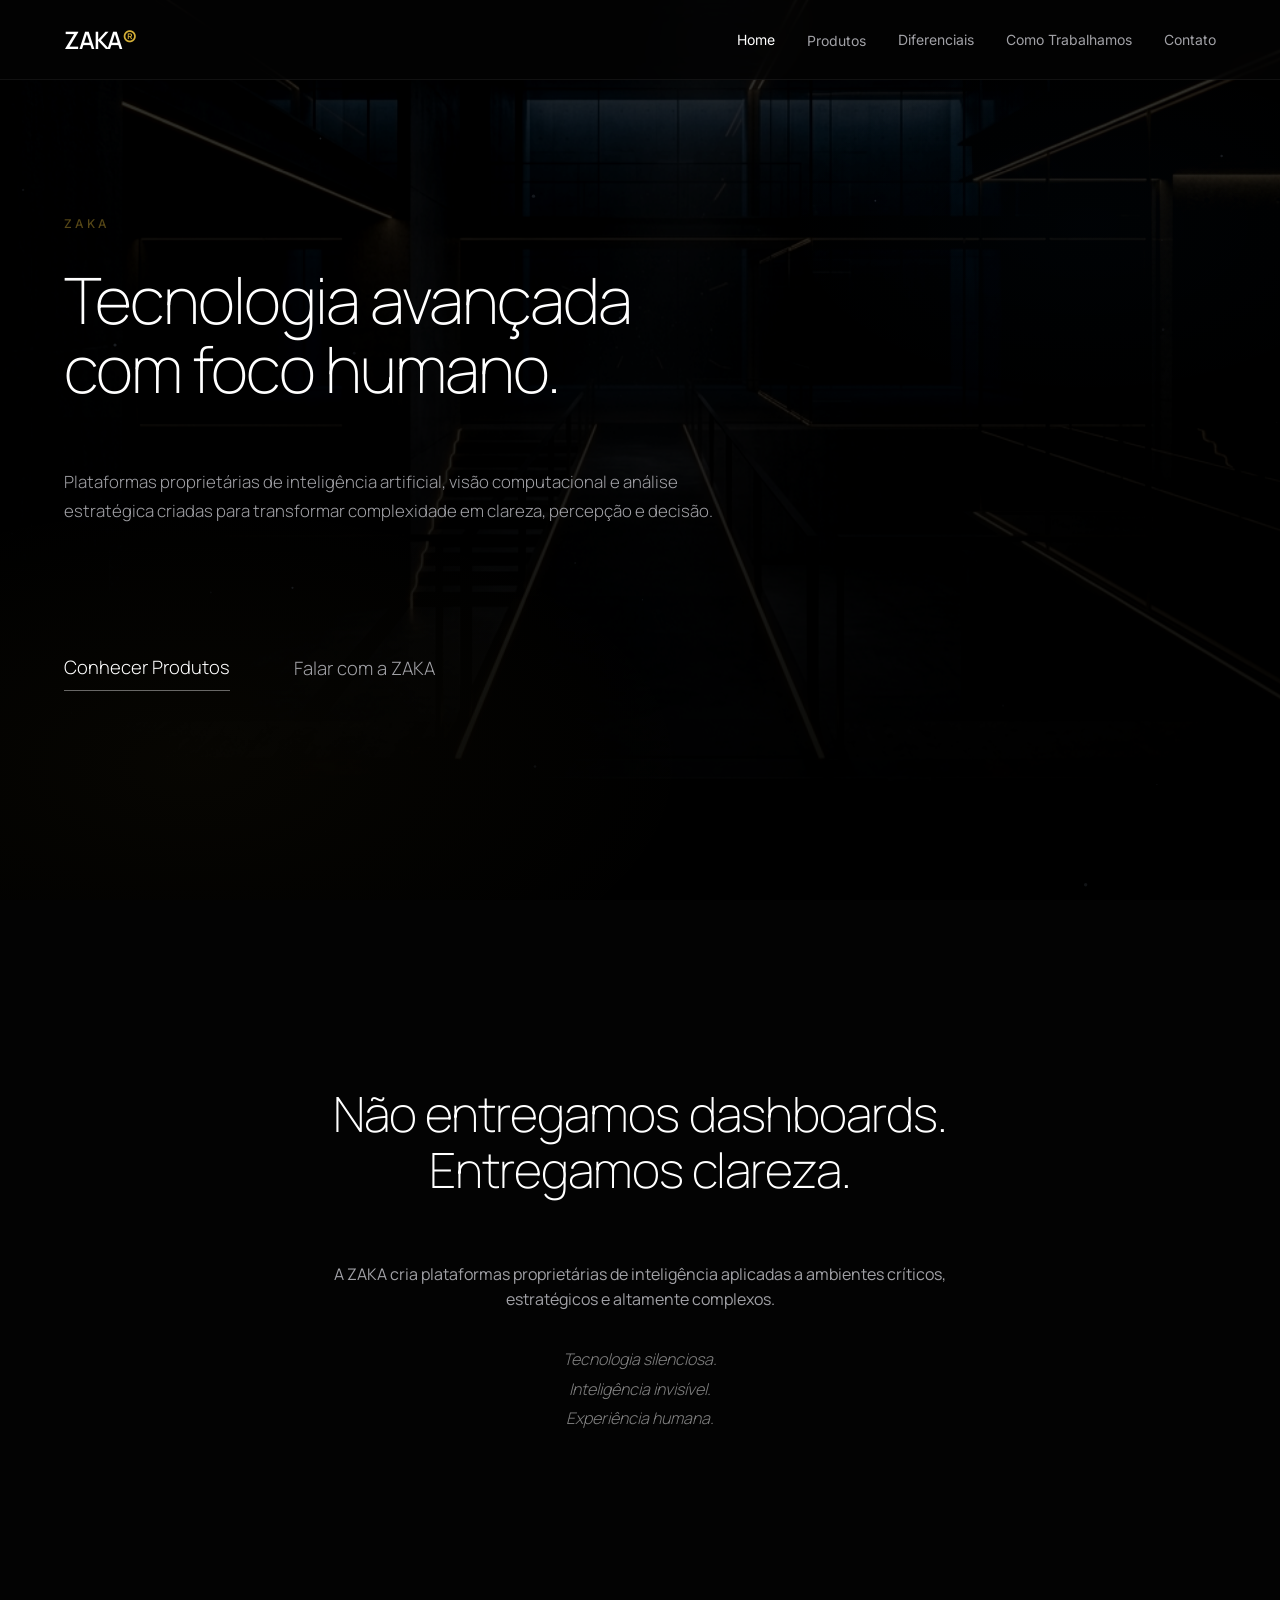
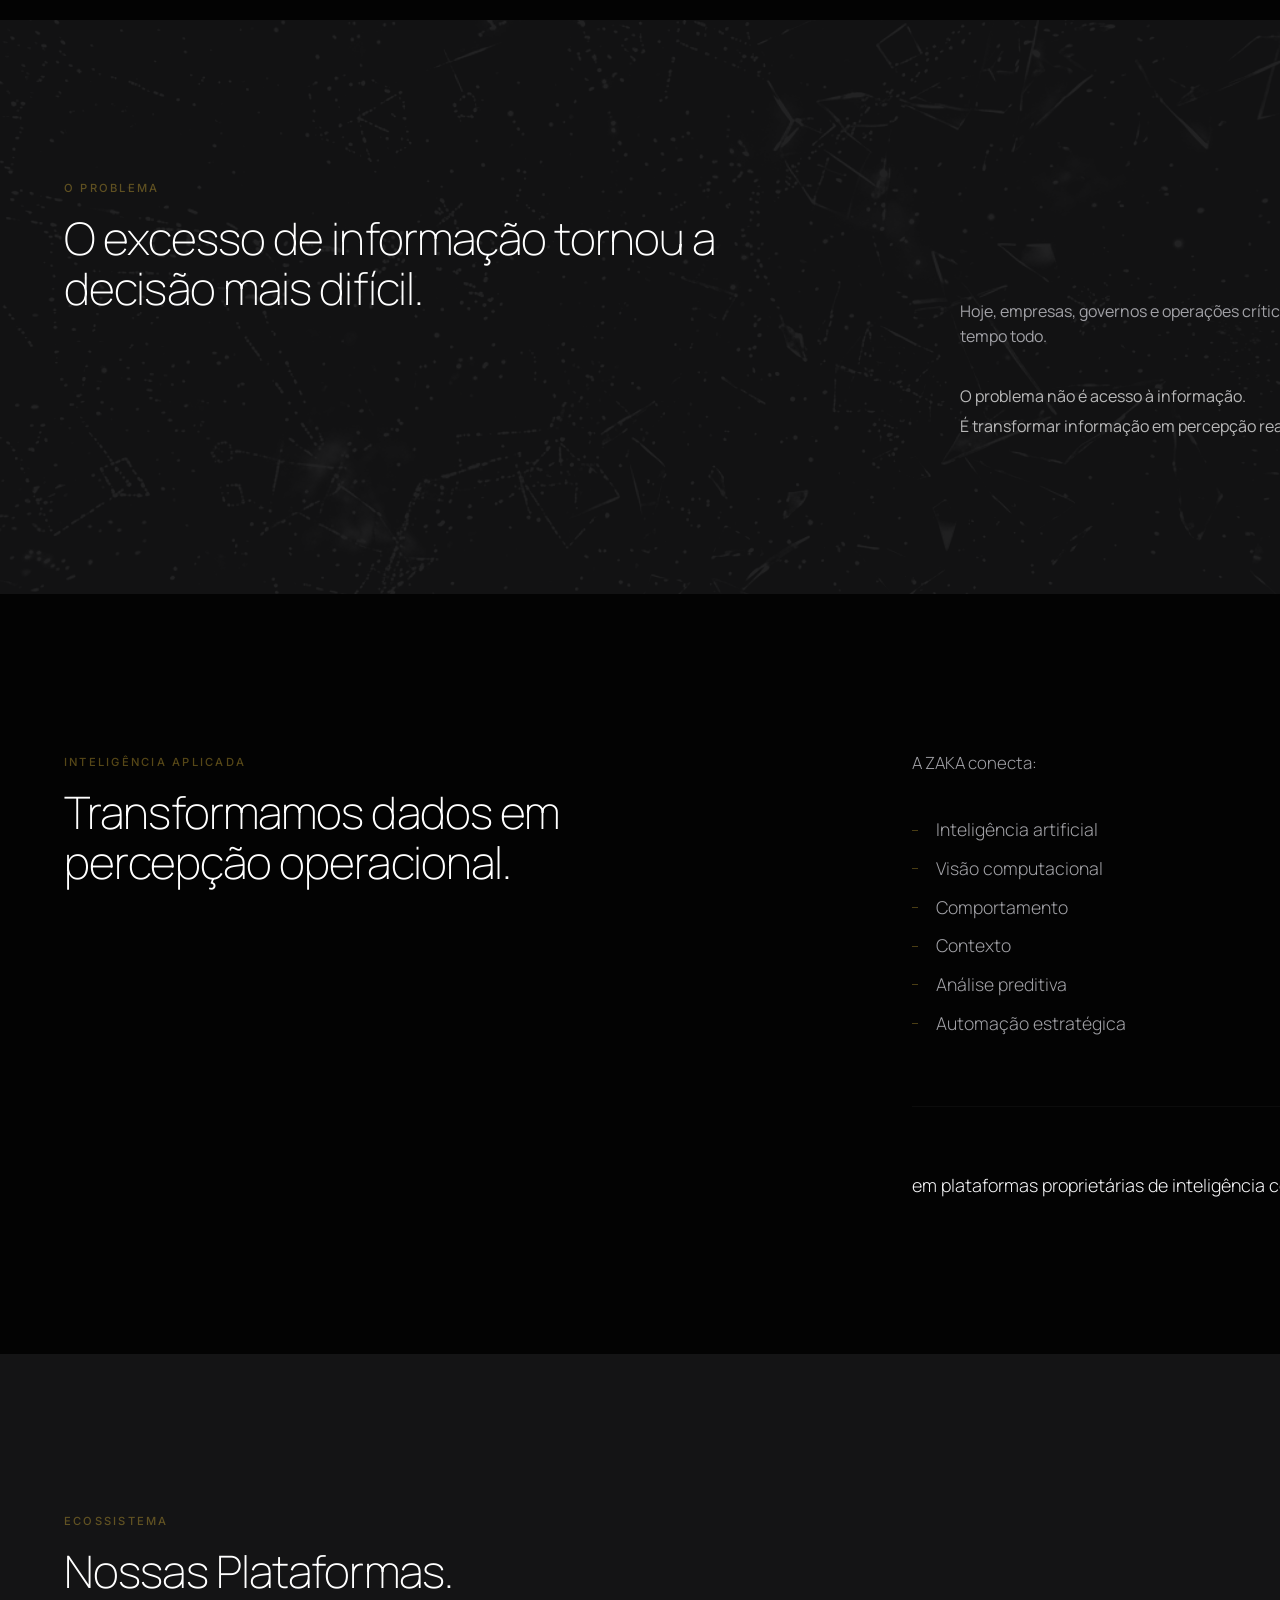
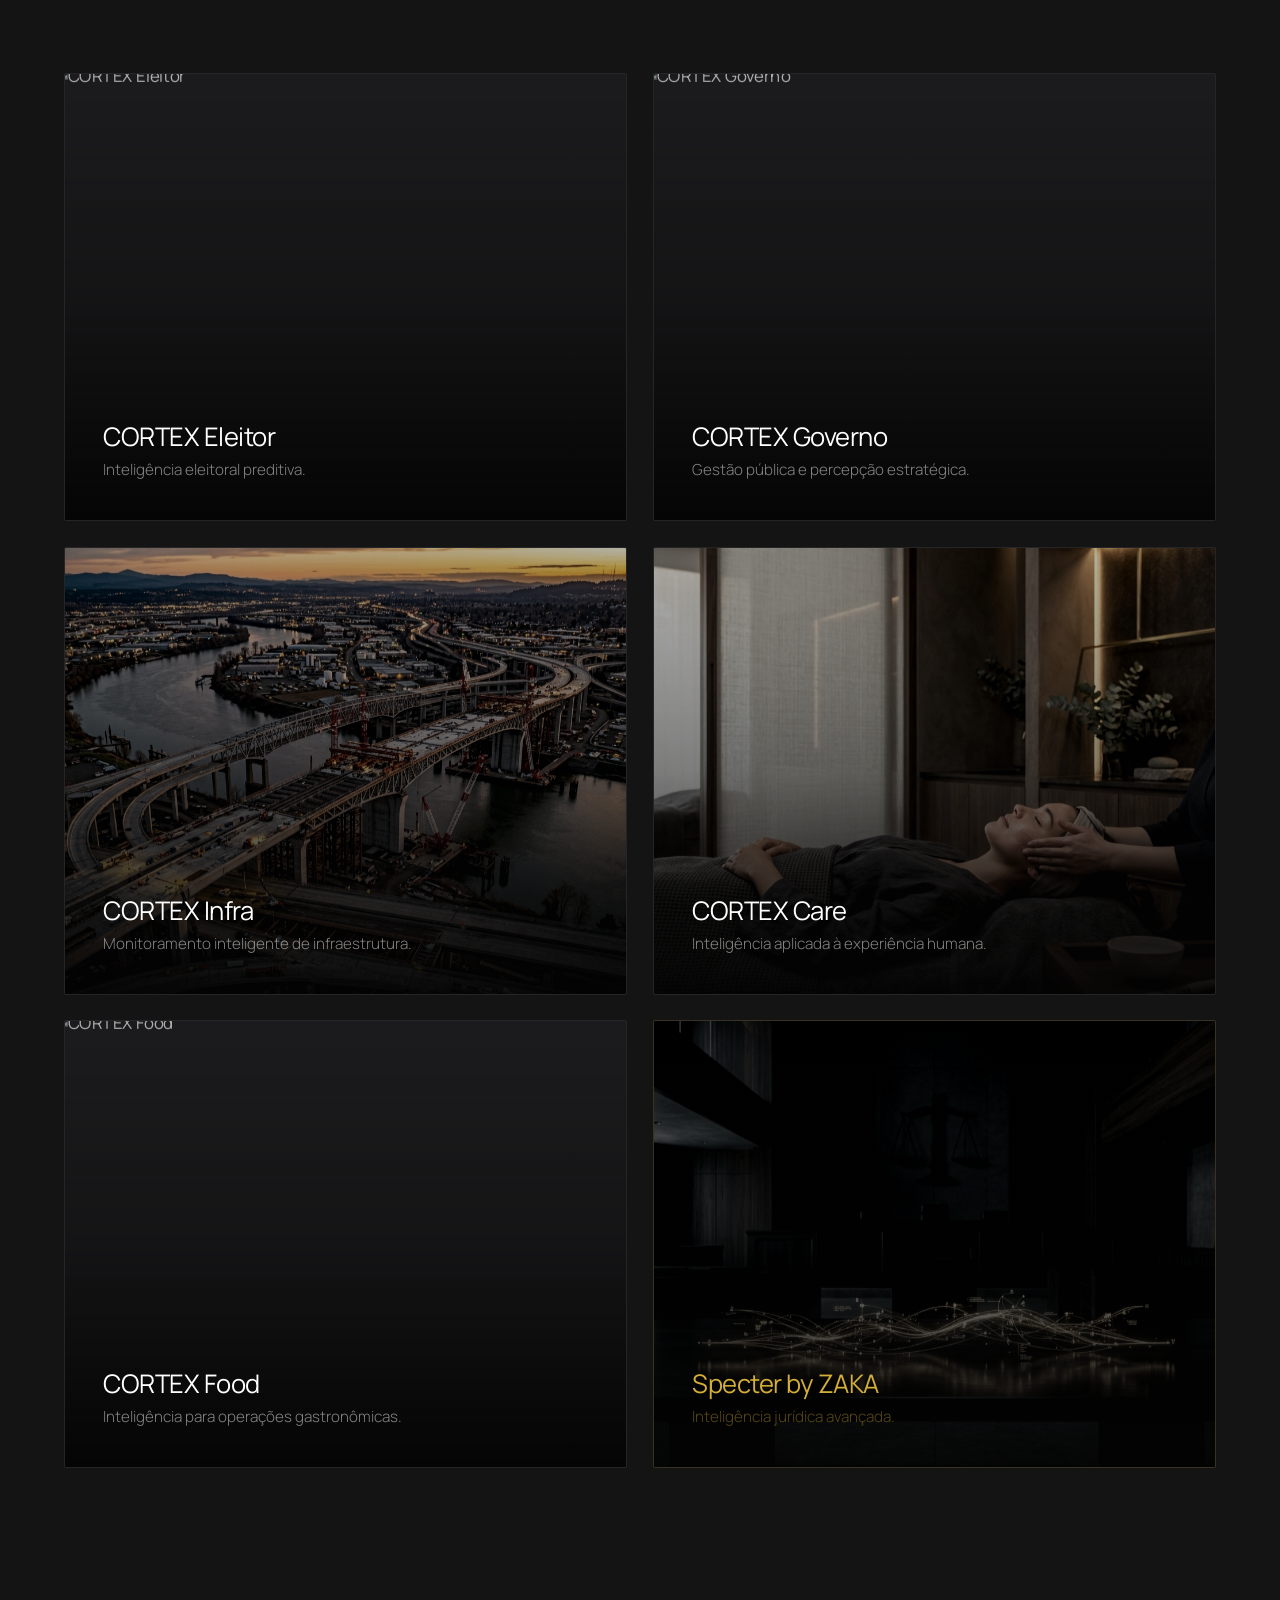
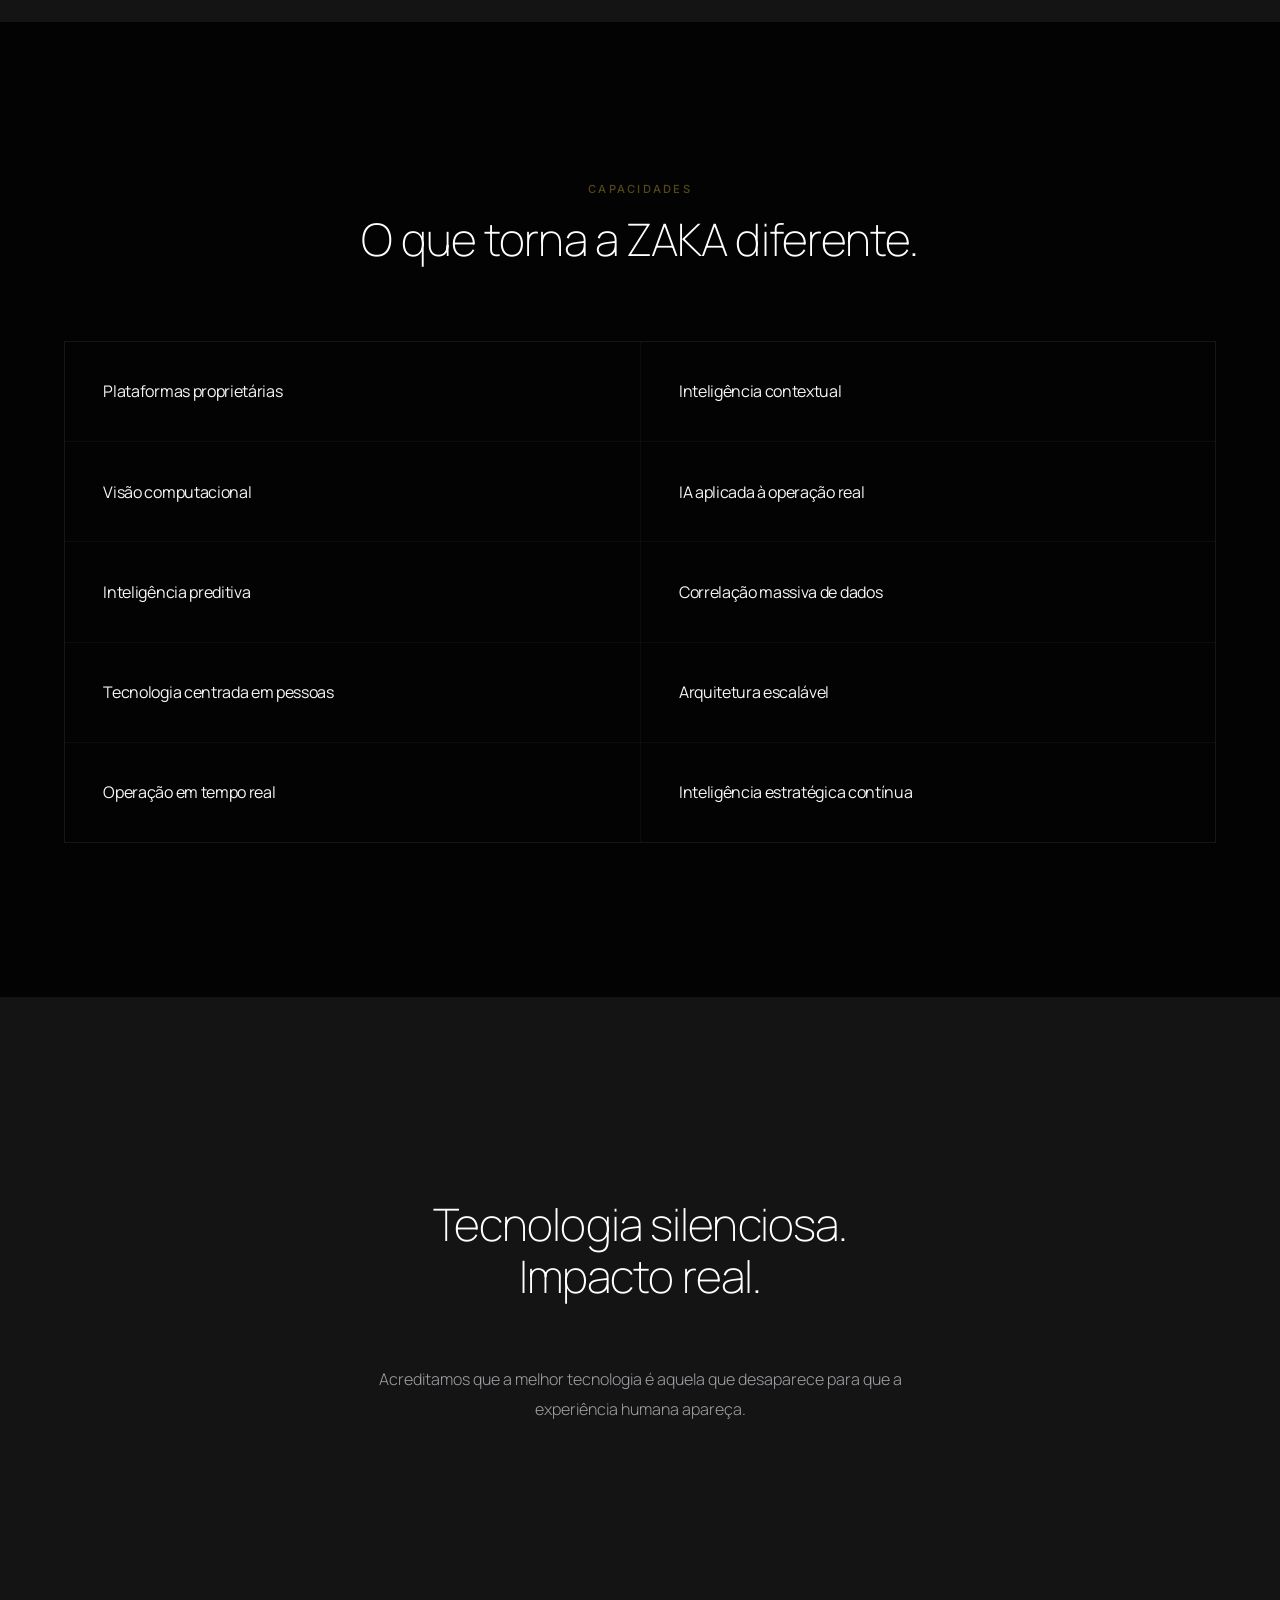
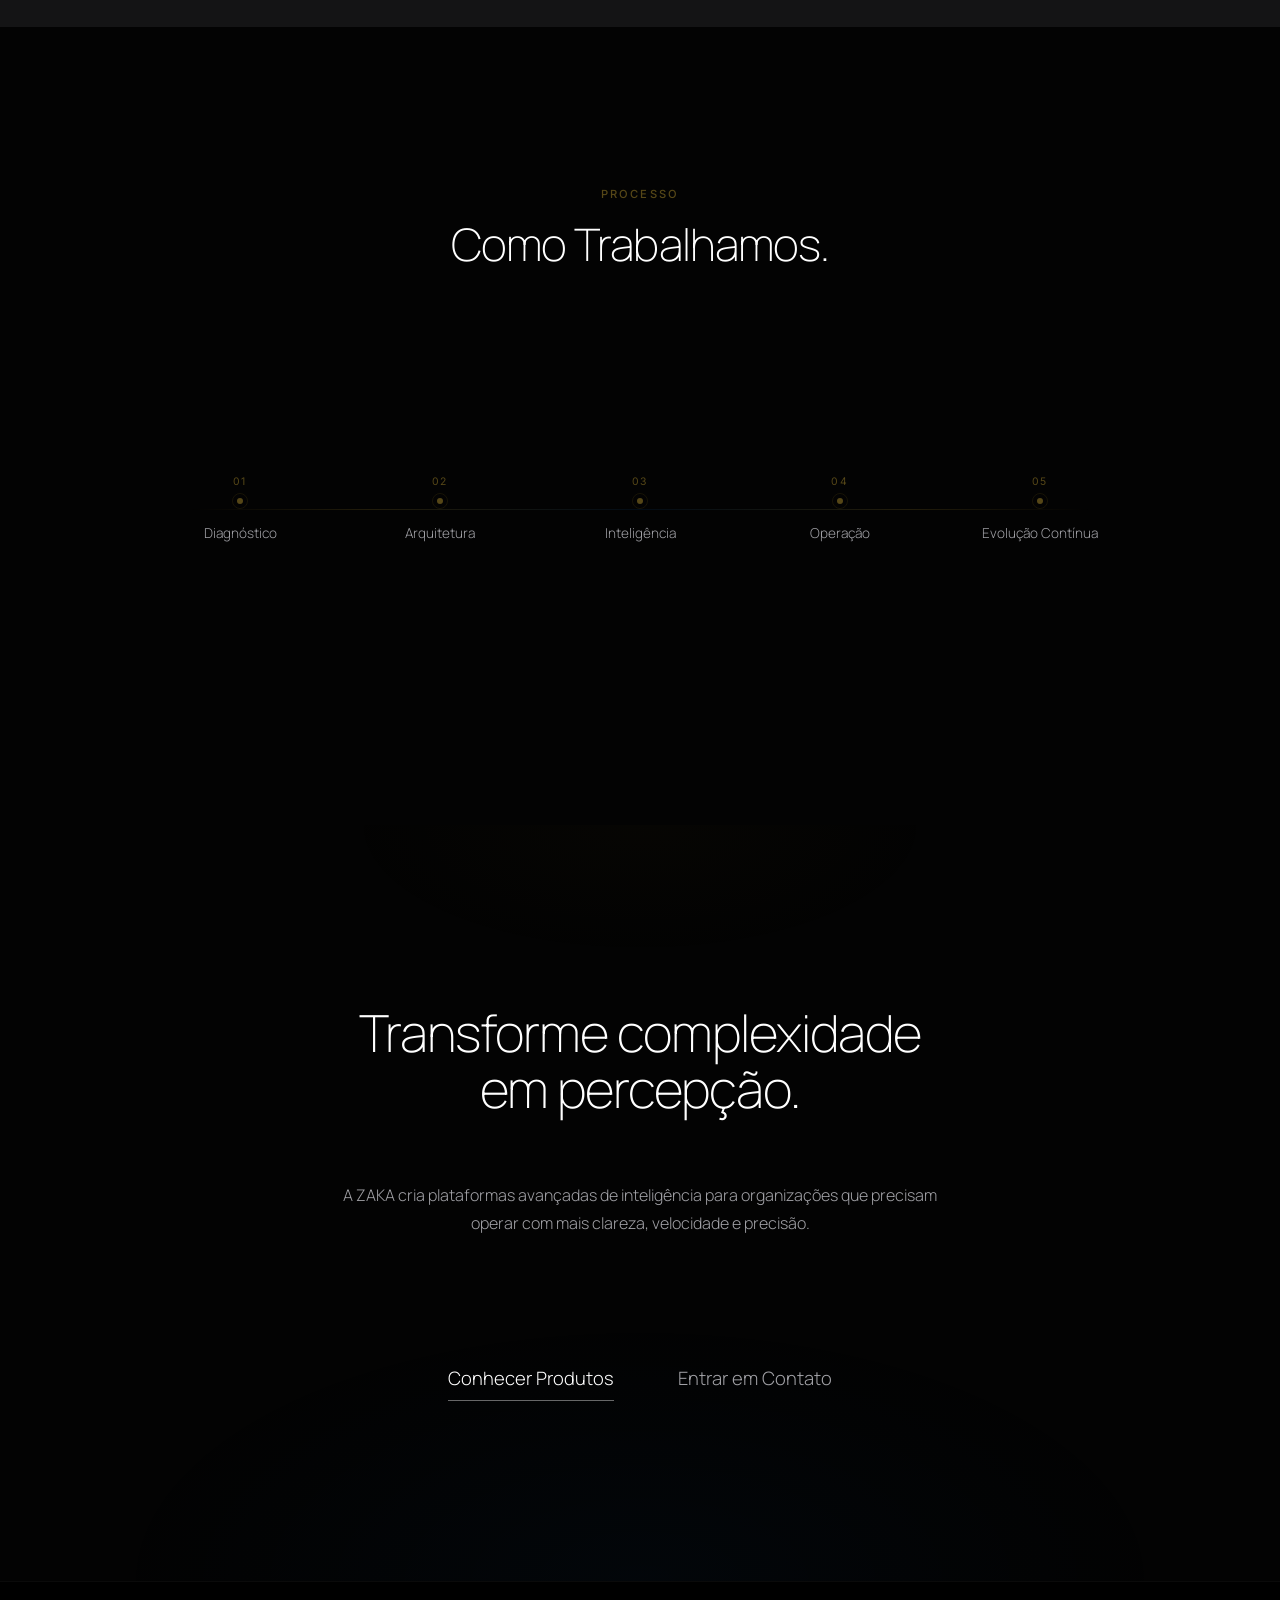
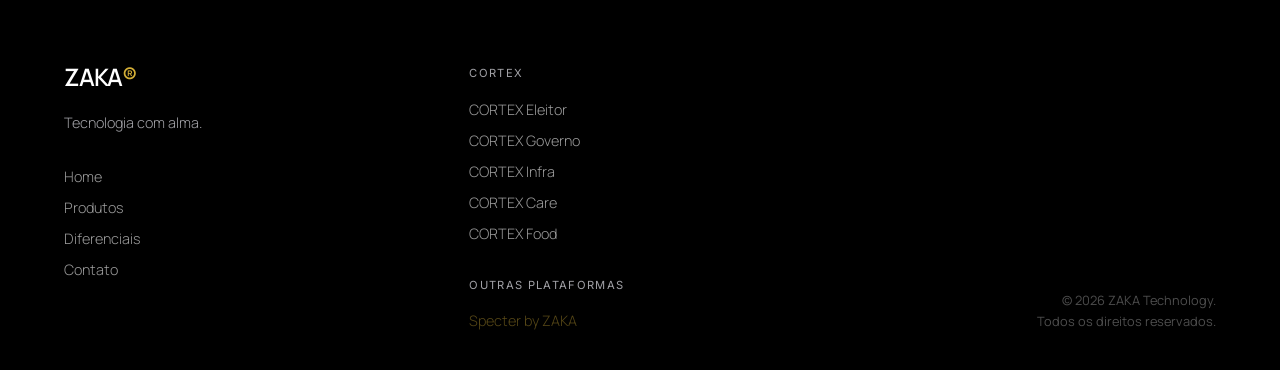
==== index.html @ 2c14f6c5 "feat: content refactor for CORTEX Food, new ecosystem pages, and global navigation sync" ====
<!DOCTYPE html>
<html lang="pt-BR">

<head>
  <meta charset="UTF-8">
  <meta name="viewport" content="width=device-width, initial-scale=1.0">
  <title>ZAKA® | Tecnologia com Alma</title>

  <!-- SEO & Meta -->
  <meta name="description"
    content="ZAKA® — Plataformas proprietárias de inteligência artificial, visão computacional e análise estratégica criadas para transformar complexidade em clareza, percepção e decisão.">
  <meta property="og:title" content="ZAKA® | Tecnologia com Alma">
  <meta property="og:description"
    content="Plataformas proprietárias de inteligência aplicada a ambientes críticos, estratégicos e altamente complexos.">
  <meta property="og:type" content="website">

  <!-- Foundation Styles -->
  <link rel="stylesheet" href="css/core.css">
  <link rel="stylesheet" href="css/home.css">

  <!-- Preconnect for performance -->
  <link rel="preconnect" href="https://images.unsplash.com">
</head>

<body>

  <!-- GLOBAL MENU -->
  <header class="nav-header">
    <div class="container nav-container">
      <a href="index.html" class="nav-logo">ZAKA<span class="text-gold">®</span></a>

      <nav class="nav-links">
        <a href="index.html" class="nav-link" style="color: var(--color-white);">Home</a>

        <div class="nav-item-dropdown">
          <a href="#produtos" class="nav-link">Produtos</a>
          <div class="dropdown-menu">
            <div class="dropdown-section-title">CORTEX</div>
            <div class="dropdown-list">
              <a href="cortex-eleitor.html" class="dropdown-link text-white">CORTEX Eleitor</a>
              <a href="cortex-governo.html" class="dropdown-link text-white">CORTEX Governo</a>
              <a href="#" class="dropdown-link">CORTEX Infra</a>
              <a href="cortex-care.html" class="dropdown-link text-white">CORTEX Care</a>
              <a href="cortex-food.html" class="dropdown-link text-white">CORTEX Food</a>
            </div>
            <div class="dropdown-section-title" style="margin-top: 1.5rem;">OUTRAS PLATAFORMAS</div>
            <div class="dropdown-list">
              <a href="specter.html" class="dropdown-link text-gold">Specter by ZAKA</a>
            </div>
          </div>
        </div>

        <a href="#diferenciais" class="nav-link">Diferenciais</a>
        <a href="#como-trabalhamos" class="nav-link">Como Trabalhamos</a>
        <a href="#contato" class="nav-link">Contato</a>
      </nav>

      <!-- Mobile Menu Button -->
      <button class="mobile-menu-btn" aria-label="Abrir Menu">
        <span></span>
        <span></span>
        <span></span>
      </button>
    </div>

    <!-- Mobile Nav Overlay -->
    <div class="mobile-nav-overlay">
      <a href="index.html" class="nav-link">Home</a>
      <a href="#produtos" class="nav-link">Produtos</a>
      <a href="cortex-eleitor.html" class="nav-link text-white">CORTEX Eleitor</a>
      <a href="cortex-governo.html" class="nav-link text-white">CORTEX Governo</a>
      <a href="cortex-care.html" class="nav-link text-white">CORTEX Care</a>
      <a href="cortex-food.html" class="nav-link text-white">CORTEX Food</a>
      <a href="specter.html" class="nav-link text-gold">Specter by ZAKA</a>
      <a href="#diferenciais" class="nav-link">Diferenciais</a>
      <a href="#como-trabalhamos" class="nav-link">Como Trabalhamos</a>
      <a href="#contato" class="nav-link">Contato</a>
    </div>
  </header>

  <main>

    <!-- ===== HERO ===== -->
    <section class="hero-home" id="hero">
      <img src="assets/hero-home.png"
        alt="Arquitetura japonesa contemporânea com vidro e iluminação controlada" class="hero-bg" data-parallax="0.04"
        loading="eager">
      <div class="hero-organic-overlay"></div>
      <div class="home-scan"></div>
      <canvas id="home-particles"></canvas>

      <div class="container hero-content">
        <div style="min-height: 90vh; display: flex; align-items: center;">
          <div style="max-width: 900px;">
            <span class="hero-eyebrow fade-up delay-1">ZAKA</span>
            <h1 class="hero-headline fade-up delay-2">
              Tecnologia avançada<br>com foco humano.
            </h1>
            <p class="hero-sub fade-up delay-3">
              Plataformas proprietárias de inteligência artificial, visão computacional e análise estratégica criadas
              para transformar complexidade em clareza, percepção e decisão.
            </p>
            <div class="fade-up delay-4" style="display: flex; gap: var(--space-lg); align-items: center; flex-wrap: wrap;">
              <a href="#produtos" class="cta-primary">Conhecer Produtos</a>
              <a href="#contato" class="cta-secondary">Falar com a ZAKA</a>
            </div>
          </div>
        </div>
      </div>
    </section>


    <!-- ===== MANIFESTO ===== -->
    <section id="manifesto" class="manifesto-section">
      <div class="container">
        <div class="blur-in">
          <h2 class="manifesto-headline">
            Não entregamos dashboards.<br>
            <span class="text-gray-text">Entregamos clareza.</span>
          </h2>
          <div class="manifesto-text">
            <p>
              A ZAKA cria plataformas proprietárias de inteligência aplicadas a ambientes críticos, estratégicos e
              altamente complexos.
            </p>
            <span class="manifesto-emphasis">
              Tecnologia silenciosa.<br>
              Inteligência invisível.<br>
              Experiência humana.
            </span>
          </div>
        </div>
      </div>
    </section>


    <!-- ===== O PROBLEMA ===== -->
    <section id="problema" class="problem-section">
      <div class="problem-bg">
        <img src="assets/problem-section.png" alt="Fragmentação de dados" loading="lazy">
      </div>
      <div class="container">
        <div class="grid" style="gap: var(--space-xl);">
          <div class="col-7 fade-up delay-1">
            <span class="section-label">O Problema</span>
            <h2 class="problem-headline">
              O excesso de informação tornou a decisão mais difícil.
            </h2>
          </div>
          <div class="col-5 fade-up delay-2" style="display: flex; align-items: flex-end;">
            <div class="problem-body">
              <p>
                Hoje, empresas, governos e operações críticas produzem dados o tempo todo.
              </p>
              <span class="problem-bold">
                O problema não é acesso à informação.<br>
                É transformar informação em percepção real.
              </span>
            </div>
          </div>
        </div>
      </div>
    </section>


    <!-- ===== O QUE A ZAKA FAZ ===== -->
    <section id="solucao" class="solution-section">
      <div class="container">
        <div class="grid" style="gap: var(--space-xl);">
          <div class="col-6 fade-up delay-1">
            <span class="section-label">Inteligência Aplicada</span>
            <h2 class="solution-headline">
              Transformamos dados em percepção operacional.
            </h2>
          </div>
          <div class="col-5 fade-up delay-2" style="margin-left: auto;">
            <p class="text-gray-text"
              style="font-weight: 300; line-height: 1.8; font-size: 1.05rem; margin-bottom: var(--space-md);">
              A ZAKA conecta:
            </p>
            <ul class="solution-list">
              <li>Inteligência artificial</li>
              <li>Visão computacional</li>
              <li>Comportamento</li>
              <li>Contexto</li>
              <li>Análise preditiva</li>
              <li>Automação estratégica</li>
            </ul>
            <p class="solution-conclusion">
              em plataformas proprietárias de inteligência contínua.
            </p>
          </div>
        </div>
      </div>
    </section>


    <!-- ===== PRODUTOS ===== -->
    <section id="produtos" class="products-section">
      <div class="container">
        <div class="section-header fade-up">
          <span class="section-label">Ecossistema</span>
          <h2 class="section-headline">Nossas Plataformas.</h2>
        </div>

        <div class="product-grid">

          <!-- CORTEX Eleitor -->
          <a href="cortex-eleitor.html" class="product-card fade-up delay-1">
            <img
              src="https://images.unsplash.com/photo-1451187580459-43490279c0fa?q=80&w=2672&auto=format&fit=crop"
              class="product-bg" alt="CORTEX Eleitor" loading="lazy">
            <div class="product-card-content">
              <h3>CORTEX Eleitor</h3>
              <p>Inteligência eleitoral preditiva.</p>
            </div>
          </a>

          <!-- CORTEX Governo -->
          <a href="cortex-governo.html" class="product-card fade-up delay-2">
            <img
              src="https://images.unsplash.com/photo-1486406146926-c627a92ad1ab?q=80&w=2670&auto=format&fit=crop"
              class="product-bg" alt="CORTEX Governo" loading="lazy">
            <div class="product-card-content">
              <h3>CORTEX Governo</h3>
              <p>Gestão pública e percepção estratégica.</p>
            </div>
          </a>

          <!-- CORTEX Infra -->
          <a href="#" class="product-card fade-up delay-1">
            <img
              src="assets/card-cortex-infra.png"
              class="product-bg" alt="CORTEX Infra — Construção de estradas e pontes" loading="lazy">
            <div class="product-card-content">
              <h3>CORTEX Infra</h3>
              <p>Monitoramento inteligente de infraestrutura.</p>
            </div>
          </a>

          <!-- CORTEX Care -->
          <a href="cortex-care.html" class="product-card fade-up delay-2">
            <img
              src="assets/card-cortex-care.png"
              class="product-bg" alt="CORTEX Care — Estética e bem-estar" loading="lazy">
            <div class="product-card-content">
              <h3>CORTEX Care</h3>
              <p>Inteligência aplicada à experiência humana.</p>
            </div>
          </a>

          <!-- CORTEX Food -->
          <a href="cortex-food.html" class="product-card fade-up delay-1">
            <img
              src="https://images.unsplash.com/photo-1414235077428-338989a2e8c0?q=80&w=2670&auto=format&fit=crop"
              class="product-bg" alt="CORTEX Food" loading="lazy">
            <div class="product-card-content">
              <h3>CORTEX Food</h3>
              <p>Inteligência para operações gastronômicas.</p>
            </div>
          </a>

          <!-- Specter by ZAKA -->
          <a href="specter.html" class="product-card product-card--specter fade-up delay-2">
            <img
              src="assets/card-specter.png"
              class="product-bg" alt="Specter by ZAKA — Inteligência jurídica" loading="lazy">
            <div class="product-card-content">
              <h3 class="text-gold">Specter by ZAKA</h3>
              <p style="color: var(--color-accent-gold-muted);">Inteligência jurídica avançada.</p>
            </div>
          </a>

        </div>
      </div>
    </section>


    <!-- ===== DIFERENCIAIS ===== -->
    <section id="diferenciais" class="differentials-section">
      <div class="container">
        <div class="fade-up" style="text-align: center;">
          <span class="section-label">Capacidades</span>
          <h2 class="section-headline">O que torna a ZAKA diferente.</h2>
        </div>

        <div class="diff-grid fade-up delay-1">
          <div class="diff-item">
            <h4>Plataformas proprietárias</h4>
          </div>
          <div class="diff-item">
            <h4>Inteligência contextual</h4>
          </div>
          <div class="diff-item">
            <h4>Visão computacional</h4>
          </div>
          <div class="diff-item">
            <h4>IA aplicada à operação real</h4>
          </div>
          <div class="diff-item">
            <h4>Inteligência preditiva</h4>
          </div>
          <div class="diff-item">
            <h4>Correlação massiva de dados</h4>
          </div>
          <div class="diff-item">
            <h4>Tecnologia centrada em pessoas</h4>
          </div>
          <div class="diff-item">
            <h4>Arquitetura escalável</h4>
          </div>
          <div class="diff-item">
            <h4>Operação em tempo real</h4>
          </div>
          <div class="diff-item">
            <h4>Inteligência estratégica contínua</h4>
          </div>
        </div>
      </div>
    </section>


    <!-- ===== FILOSOFIA ===== -->
    <section id="filosofia" class="philosophy-section">
      <div class="container">
        <div class="blur-in">
          <h2 class="philosophy-headline">
            Tecnologia silenciosa.<br>
            <span class="text-gray-text">Impacto real.</span>
          </h2>
          <p class="philosophy-text">
            Acreditamos que a melhor tecnologia é aquela que desaparece para que a experiência humana apareça.
          </p>
        </div>
      </div>
    </section>


    <!-- ===== COMO TRABALHAMOS ===== -->
    <section id="como-trabalhamos" class="workflow-section">
      <div class="container">
        <div class="fade-up" style="text-align: center; margin-bottom: clamp(4rem, 6vw, 8rem);">
          <span class="section-label">Processo</span>
          <h2 class="section-headline">Como Trabalhamos.</h2>
        </div>

        <div class="workflow-timeline fade-up delay-1">
          <div class="workflow-step">
            <span class="step-number">01</span>
            <div class="step-dot"></div>
            <span class="step-label">Diagnóstico</span>
          </div>
          <div class="workflow-step">
            <span class="step-number">02</span>
            <div class="step-dot"></div>
            <span class="step-label">Arquitetura</span>
          </div>
          <div class="workflow-step">
            <span class="step-number">03</span>
            <div class="step-dot"></div>
            <span class="step-label">Inteligência</span>
          </div>
          <div class="workflow-step">
            <span class="step-number">04</span>
            <div class="step-dot"></div>
            <span class="step-label">Operação</span>
          </div>
          <div class="workflow-step">
            <span class="step-number">05</span>
            <div class="step-dot"></div>
            <span class="step-label">Evolução Contínua</span>
          </div>
        </div>
      </div>
    </section>


    <!-- ===== CTA FINAL ===== -->
    <section id="contato" class="final-cta-section">
      <div class="container">
        <div class="fade-up">
          <h2 class="final-cta-headline">
            Transforme complexidade<br>em percepção.
          </h2>
          <p class="final-cta-sub">
            A ZAKA cria plataformas avançadas de inteligência para organizações que precisam operar com mais clareza,
            velocidade e precisão.
          </p>
          <div style="display: flex; gap: var(--space-lg); align-items: center; justify-content: center; flex-wrap: wrap;">
            <a href="#produtos" class="cta-primary">Conhecer Produtos</a>
            <a href="mailto:contato@zaka.io" class="cta-secondary">Entrar em Contato</a>
          </div>
        </div>
      </div>
    </section>

  </main>


  <!-- ===== FOOTER ===== -->
  <footer class="site-footer">
    <div class="container">
      <div class="footer-grid">

        <div class="footer-brand">
          <a href="index.html" class="nav-logo">ZAKA<span class="text-gold">®</span></a>
          <p>Tecnologia com alma.</p>
          <div class="footer-nav-list" style="margin-top: var(--space-md);">
            <a href="index.html" class="footer-link">Home</a>
            <a href="#produtos" class="footer-link">Produtos</a>
            <a href="#diferenciais" class="footer-link">Diferenciais</a>
            <a href="#contato" class="footer-link">Contato</a>
          </div>
        </div>

        <div>
          <span class="footer-label">CORTEX</span>
          <div class="footer-nav-list">
            <a href="cortex-eleitor.html" class="footer-link">CORTEX Eleitor</a>
            <a href="cortex-governo.html" class="footer-link">CORTEX Governo</a>
            <a href="#" class="footer-link">CORTEX Infra</a>
            <a href="cortex-care.html" class="footer-link">CORTEX Care</a>
            <a href="cortex-food.html" class="footer-link">CORTEX Food</a>
          </div>
          <span class="footer-label" style="margin-top: var(--space-md); display: block;">Outras Plataformas</span>
          <div class="footer-nav-list">
            <a href="specter.html" class="footer-link" style="color: var(--color-accent-gold-muted);">Specter by ZAKA</a>
          </div>
        </div>

        <div style="display: flex; flex-direction: column; justify-content: flex-end; text-align: right;">
          <p style="font-size: 0.8rem; color: rgba(255,255,255,0.3);">© 2026 ZAKA Technology.<br>Todos os direitos reservados.</p>
        </div>

      </div>
    </div>
  </footer>


  <!-- System Scripts -->
  <script src="js/navigation.js"></script>
  <script src="js/motion.js"></script>
  <script src="js/system.js"></script>

  <!-- Home-specific particle canvas -->
  <script>
    document.addEventListener('DOMContentLoaded', () => {
      const canvas = document.getElementById('home-particles');
      if (!canvas) return;
      
      const ctx = canvas.getContext('2d');
      const isMobile = window.innerWidth <= 768;
      let width, height, particles;

      const initCanvas = () => {
        width = window.innerWidth;
        height = window.innerHeight;
        canvas.width = width;
        canvas.height = height;
        particles = [];
        const numParticles = isMobile ? 8 : 28;
        
        for (let i = 0; i < numParticles; i++) {
          particles.push({
            x: Math.random() * width,
            y: Math.random() * height,
            radius: Math.random() * 1.5 + 0.3,
            vx: (Math.random() - 0.5) * 0.15,
            vy: (Math.random() - 0.5) * 0.12,
            alpha: Math.random() * 0.3 + 0.05
          });
        }
      };

      const draw = () => {
        ctx.clearRect(0, 0, width, height);
        particles.forEach(p => {
          p.x += p.vx;
          p.y += p.vy;
          if (p.x < 0) p.x = width;
          if (p.x > width) p.x = 0;
          if (p.y < 0) p.y = height;
          if (p.y > height) p.y = 0;
          ctx.beginPath();
          ctx.arc(p.x, p.y, p.radius, 0, Math.PI * 2);
          ctx.fillStyle = `rgba(190, 210, 240, ${p.alpha})`;
          ctx.fill();
        });
        requestAnimationFrame(draw);
      };

      window.addEventListener('resize', initCanvas);
      initCanvas();

      if (!window.matchMedia('(prefers-reduced-motion: reduce)').matches) {
        draw();
      }
    });
  </script>

</body>

</html>
---- css/core.css ----
@import url('https://fonts.googleapis.com/css2?family=Inter:wght@300;400;500&family=Manrope:wght@300;400;500;600&display=swap');

@import 'tokens.css';
@import 'reset.css';
@import 'typography.css';
@import 'layout.css';
@import 'navigation.css';
@import 'motion.css';

/* Global utilities for ZAKA 2026 */

.text-gold {
  color: var(--color-accent-gold);
}

.text-blue {
  color: var(--color-accent-blue);
}

.bg-black {
  background-color: var(--color-black);
}

.bg-charcoal {
  background-color: var(--color-charcoal);
}

.bg-graphite {
  background-color: var(--color-graphite);
}

.glass-panel {
  background: rgba(28, 28, 30, 0.4);
  backdrop-filter: blur(24px);
  -webkit-backdrop-filter: blur(24px);
  border: 1px solid var(--color-gray-border);
}

/* Specific Section Adjustments */
.hero-section {
  padding-top: var(--header-height); /* Offset for fixed header */
  overflow: hidden;
}
---- css/home.css ----
/* ===== ZAKA HOME — Premium Cinematic Styles ===== */

/* Hero */
.hero-home {
  position: relative;
  min-height: 100vh;
  display: flex;
  align-items: center;
  overflow: hidden;
  background: var(--color-black-deep);
}

.hero-home::before {
  content: '';
  position: absolute;
  inset: 0;
  background: linear-gradient(
    180deg,
    rgba(0,0,0,0.25) 0%,
    rgba(0,0,0,0.45) 40%,
    rgba(0,0,0,0.95) 100%
  );
  z-index: 1;
  pointer-events: none;
}

.hero-home .hero-bg {
  position: absolute;
  top: 0; left: 0;
  width: 100%; height: 100%;
  object-fit: cover;
  z-index: 0;
  opacity: 0.30;
  filter: grayscale(20%) contrast(115%) brightness(0.85);
  transform: scale(1.08) translateZ(0);
  transition: transform 12s cubic-bezier(0.16, 1, 0.3, 1);
}

/* Breathing overlay */
.hero-organic-overlay {
  position: absolute;
  inset: 0;
  z-index: 1;
  pointer-events: none;
  background:
    radial-gradient(ellipse 80% 60% at 15% 85%, rgba(212,175,55,0.03) 0%, transparent 50%),
    radial-gradient(ellipse 50% 40% at 85% 25%, rgba(10,132,255,0.02) 0%, transparent 50%);
  animation: home-breathe 16s ease-in-out infinite alternate;
}
@keyframes home-breathe {
  0% { opacity: 0.5; transform: scale(1); }
  100% { opacity: 1; transform: scale(1.04); }
}

/* Scan lines */
.home-scan {
  position: absolute;
  inset: 0;
  z-index: 1;
  opacity: 0.025;
  background-image: linear-gradient(rgba(212,175,55,0.04) 1px, transparent 1px);
  background-size: 100% 140px;
  animation: home-scan-drift 100s linear infinite;
  pointer-events: none;
}
@keyframes home-scan-drift {
  from { transform: translateY(0); }
  to { transform: translateY(-140px); }
}

/* Hero particles */
#home-particles {
  position: absolute;
  top: 0; left: 0;
  width: 100%; height: 100%;
  z-index: 1;
  pointer-events: none;
  opacity: 0.45;
}

/* Hero content */
.hero-home .hero-content {
  position: relative;
  z-index: 2;
}

.hero-eyebrow {
  display: inline-block;
  font-family: var(--font-secondary);
  font-size: 0.75rem;
  letter-spacing: 0.25em;
  text-transform: uppercase;
  color: var(--color-accent-gold-muted);
  margin-bottom: var(--space-md);
  font-weight: 500;
}

.hero-headline {
  font-size: clamp(2.8rem, 5vw, 5.5rem);
  font-weight: 200;
  line-height: 1.08;
  letter-spacing: -0.03em;
  color: var(--color-white);
  max-width: 900px;
  margin-bottom: var(--space-lg);
}

.hero-sub {
  font-size: clamp(1.05rem, 1.3vw, 1.35rem);
  font-weight: 300;
  line-height: 1.75;
  color: var(--color-gray-text);
  max-width: 680px;
  margin-bottom: var(--space-xl);
}

/* CTA buttons */
.cta-primary {
  display: inline-block;
  color: var(--color-white);
  text-decoration: none;
  border-bottom: 1px solid rgba(255,255,255,0.4);
  padding-bottom: 0.5rem;
  font-size: 1.15rem;
  font-weight: 300;
  font-family: var(--font-primary);
  transition: opacity var(--duration-fast) ease, border-color var(--duration-fast) ease;
}
.cta-primary:hover {
  opacity: 0.75;
  border-color: var(--color-accent-gold);
}

.cta-secondary {
  display: inline-block;
  color: var(--color-gray-text);
  text-decoration: none;
  padding-bottom: 0.5rem;
  font-size: 1.15rem;
  font-weight: 300;
  font-family: var(--font-primary);
  transition: color var(--duration-fast) ease;
}
.cta-secondary:hover {
  color: var(--color-white);
}

/* ===== MANIFESTO ===== */
.manifesto-section {
  padding: clamp(8rem, 12vw, 16rem) 0;
  display: flex;
  align-items: center;
  justify-content: center;
  text-align: center;
  min-height: 80vh;
}

.manifesto-headline {
  font-size: clamp(2.2rem, 3.8vw, 4.5rem);
  font-weight: 200;
  line-height: 1.15;
  color: var(--color-white);
  max-width: 1000px;
  margin: 0 auto var(--space-lg) auto;
}

.manifesto-text {
  font-size: clamp(1rem, 1.2vw, 1.3rem);
  font-weight: 300;
  line-height: 1.85;
  color: var(--color-gray-text);
  max-width: 640px;
  margin: 0 auto;
}

.manifesto-text .manifesto-emphasis {
  display: block;
  margin-top: var(--space-md);
  color: rgba(255,255,255,0.5);
  font-style: italic;
  font-weight: 300;
}

/* ===== PROBLEM SECTION ===== */
.problem-section {
  padding: clamp(8rem, 12vw, 16rem) 0;
  position: relative;
  overflow: hidden;
  background: var(--color-graphite);
}

.problem-section .problem-bg {
  position: absolute;
  inset: 0;
  z-index: 0;
}
.problem-section .problem-bg img {
  width: 100%; height: 100%;
  object-fit: cover;
  filter: grayscale(100%) contrast(140%);
  opacity: 0.06;
}

.problem-section .container {
  position: relative;
  z-index: 2;
}

.problem-headline {
  font-size: clamp(2rem, 3.5vw, 4rem);
  font-weight: 200;
  line-height: 1.12;
  color: var(--color-white);
  max-width: 900px;
  margin-bottom: var(--space-xl);
}

.problem-body {
  font-size: clamp(1rem, 1.2vw, 1.25rem);
  font-weight: 300;
  line-height: 1.85;
  color: var(--color-gray-text);
  max-width: 640px;
}

.problem-body .problem-bold {
  display: block;
  margin-top: var(--space-md);
  color: rgba(255,255,255,0.7);
  font-weight: 400;
}

/* ===== WHAT ZAKA DOES ===== */
.solution-section {
  padding: clamp(8rem, 12vw, 16rem) 0;
}

.solution-headline {
  font-size: clamp(2rem, 3.5vw, 4rem);
  font-weight: 200;
  line-height: 1.12;
  color: var(--color-white);
  margin-bottom: var(--space-lg);
}

.solution-list {
  list-style: none;
  padding: 0;
}

.solution-list li {
  font-weight: 300;
  font-size: 1.1rem;
  line-height: 2.2;
  color: var(--color-gray-text);
  padding-left: 1.5rem;
  position: relative;
}

.solution-list li::before {
  content: '';
  position: absolute;
  left: 0;
  top: 50%;
  width: 6px;
  height: 1px;
  background: rgba(212,175,55,0.35);
}

.solution-conclusion {
  font-size: clamp(1.1rem, 1.4vw, 1.4rem);
  font-weight: 300;
  line-height: 1.6;
  color: var(--color-white-warm);
  margin-top: var(--space-lg);
  padding-top: var(--space-lg);
  border-top: 1px solid rgba(255,255,255,0.04);
}

/* ===== PRODUCTS ===== */
.products-section {
  padding: clamp(8rem, 12vw, 16rem) 0;
  background: var(--color-graphite);
}

.products-section .section-header {
  margin-bottom: clamp(4rem, 6vw, 8rem);
}

.section-label {
  display: inline-block;
  font-family: var(--font-secondary);
  font-size: 0.7rem;
  letter-spacing: 0.2em;
  text-transform: uppercase;
  color: var(--color-accent-gold-muted);
  margin-bottom: var(--space-sm);
  font-weight: 500;
}

.section-headline {
  font-size: clamp(2.2rem, 3.5vw, 4.5rem);
  font-weight: 200;
  line-height: 1.12;
  color: var(--color-white);
}

/* Product cards — large cinematic */
.product-grid {
  display: grid;
  grid-template-columns: repeat(2, 1fr);
  gap: clamp(1.5rem, 2vw, 2.5rem);
}

.product-card {
  position: relative;
  overflow: hidden;
  border: 1px solid rgba(255,255,255,0.04);
  background: var(--color-charcoal);
  border-radius: 2px;
  height: clamp(400px, 35vw, 550px);
  transform-style: preserve-3d;
  cursor: pointer;
  transition: border-color var(--duration-medium) var(--ease-cinematic),
              box-shadow var(--duration-medium) var(--ease-cinematic);
}

.product-card:hover {
  border-color: rgba(255,255,255,0.12);
  box-shadow: 0 24px 60px rgba(0,0,0,0.7), 0 0 40px rgba(10,132,255,0.06);
}

.product-card .product-bg {
  position: absolute;
  inset: 0;
  width: 100%; height: 100%;
  object-fit: cover;
  transform: scale(1.05) translateZ(0);
  transition: transform 4s cubic-bezier(0.16, 1, 0.3, 1),
              filter var(--duration-medium) ease;
  filter: grayscale(30%) contrast(110%) brightness(0.7);
}

.product-card:hover .product-bg {
  transform: scale(1.12) translateZ(0);
  filter: grayscale(10%) contrast(115%) brightness(0.8);
}

.product-card::after {
  content: '';
  position: absolute;
  inset: 0;
  background: linear-gradient(to top, rgba(3,3,3,0.92) 0%, rgba(3,3,3,0.3) 50%, transparent 100%);
  pointer-events: none;
  z-index: 1;
}

/* Glass reflection sweep */
.product-card::before {
  content: '';
  position: absolute;
  top: 0; left: -100%;
  width: 50%; height: 100%;
  background: linear-gradient(to right, rgba(255,255,255,0) 0%, rgba(255,255,255,0.02) 50%, rgba(255,255,255,0) 100%);
  transform: skewX(-20deg) translateZ(0);
  transition: left 1.8s var(--ease-slow);
  z-index: 3;
  pointer-events: none;
}
.product-card:hover::before {
  left: 200%;
}

.product-card-content {
  position: absolute;
  bottom: 0; left: 0; right: 0;
  padding: clamp(2rem, 3vw, 3rem);
  z-index: 2;
}

.product-card-content h3 {
  font-size: clamp(1.4rem, 2vw, 2rem);
  font-weight: 400;
  margin-bottom: 0.5rem;
}

.product-card-content p {
  font-size: 0.95rem;
  font-weight: 300;
  color: rgba(255,255,255,0.5);
  line-height: 1.5;
}

/* Specter special */
.product-card--specter {
  border-color: rgba(212,175,55,0.15);
}
.product-card--specter:hover {
  border-color: rgba(212,175,55,0.3);
  box-shadow: 0 24px 60px rgba(0,0,0,0.7), 0 0 40px rgba(212,175,55,0.06);
}

/* Full-width last card when odd count */
.product-grid .product-card--full {
  grid-column: span 2;
  height: clamp(350px, 28vw, 450px);
}

/* ===== DIFFERENTIALS ===== */
.differentials-section {
  padding: clamp(8rem, 12vw, 16rem) 0;
}

.diff-grid {
  display: grid;
  grid-template-columns: repeat(2, 1fr);
  gap: 1px;
  background: rgba(255,255,255,0.04);
  border: 1px solid rgba(255,255,255,0.04);
  margin-top: clamp(4rem, 6vw, 8rem);
}

.diff-item {
  padding: clamp(2rem, 3vw, 3.5rem);
  background: var(--color-black);
  transition: background var(--duration-medium) var(--ease-cinematic);
  position: relative;
}

.diff-item:hover {
  background: var(--color-graphite);
}

.diff-item::before {
  content: '';
  position: absolute;
  top: 50%;
  left: 0;
  width: 2px;
  height: 0;
  background: var(--color-accent-gold-muted);
  transition: height var(--duration-medium) var(--ease-cinematic), top var(--duration-medium) var(--ease-cinematic);
}

.diff-item:hover::before {
  height: 40%;
  top: 30%;
}

.diff-item h4 {
  font-size: clamp(1rem, 1.2vw, 1.2rem);
  font-weight: 400;
  color: var(--color-white-warm);
  line-height: 1.4;
}

/* ===== PHILOSOPHY ===== */
.philosophy-section {
  padding: clamp(8rem, 12vw, 16rem) 0;
  background: var(--color-graphite);
  text-align: center;
  min-height: 70vh;
  display: flex;
  align-items: center;
}

.philosophy-headline {
  font-size: clamp(2rem, 3.5vw, 4rem);
  font-weight: 200;
  line-height: 1.15;
  color: var(--color-white);
  max-width: 800px;
  margin: 0 auto var(--space-lg) auto;
}

.philosophy-text {
  font-size: clamp(1rem, 1.2vw, 1.3rem);
  font-weight: 300;
  line-height: 1.85;
  color: var(--color-gray-text);
  max-width: 600px;
  margin: 0 auto;
}

/* ===== WORKFLOW ===== */
.workflow-section {
  padding: clamp(8rem, 12vw, 16rem) 0;
}

.workflow-timeline {
  display: flex;
  align-items: center;
  justify-content: space-between;
  position: relative;
  padding: var(--space-xl) 0;
  max-width: 1000px;
  margin: 0 auto;
}

.workflow-timeline::before {
  content: '';
  position: absolute;
  top: 50%;
  left: 5%;
  width: 90%;
  height: 1px;
  background: linear-gradient(90deg,
    transparent 0%,
    rgba(212,175,55,0.15) 20%,
    rgba(10,132,255,0.08) 50%,
    rgba(212,175,55,0.15) 80%,
    transparent 100%
  );
  z-index: 0;
}

.workflow-step {
  text-align: center;
  z-index: 1;
  position: relative;
  flex: 1;
}

.workflow-step .step-number {
  font-family: var(--font-secondary);
  font-size: 0.65rem;
  letter-spacing: 0.15em;
  color: var(--color-accent-gold-muted);
  margin-bottom: var(--space-xs);
  display: block;
}

.workflow-step .step-dot {
  width: 6px;
  height: 6px;
  border-radius: 50%;
  background: rgba(212,175,55,0.4);
  margin: 0 auto var(--space-sm) auto;
  transition: all 0.5s ease;
  position: relative;
}

.workflow-step .step-dot::after {
  content: '';
  position: absolute;
  inset: -5px;
  border-radius: 50%;
  border: 1px solid rgba(212,175,55,0.1);
  transition: all 0.5s ease;
}

.workflow-step:hover .step-dot {
  background: var(--color-accent-gold);
  box-shadow: 0 0 16px rgba(212,175,55,0.2);
}

.workflow-step:hover .step-dot::after {
  border-color: rgba(212,175,55,0.3);
  inset: -10px;
}

.workflow-step .step-label {
  font-family: var(--font-primary);
  font-size: clamp(0.85rem, 1vw, 1rem);
  color: var(--color-gray-text);
  font-weight: 300;
  transition: color 0.3s ease;
}

.workflow-step:hover .step-label {
  color: var(--color-white);
}

/* ===== FINAL CTA ===== */
.final-cta-section {
  padding: clamp(10rem, 14vw, 20rem) 0;
  text-align: center;
  min-height: 80vh;
  display: flex;
  align-items: center;
  justify-content: center;
  position: relative;
  overflow: hidden;
}

.final-cta-section::before {
  content: '';
  position: absolute;
  inset: 0;
  background:
    radial-gradient(ellipse 60% 50% at 50% 100%, rgba(10,132,255,0.03) 0%, transparent 70%),
    radial-gradient(ellipse 40% 30% at 50% 0%, rgba(212,175,55,0.02) 0%, transparent 60%);
  pointer-events: none;
}

.final-cta-headline {
  font-size: clamp(2.5rem, 4vw, 5rem);
  font-weight: 200;
  line-height: 1.1;
  letter-spacing: -0.02em;
  color: var(--color-white);
  margin-bottom: var(--space-lg);
}

.final-cta-sub {
  font-size: clamp(1rem, 1.2vw, 1.25rem);
  font-weight: 300;
  line-height: 1.75;
  color: var(--color-gray-text);
  max-width: 640px;
  margin: 0 auto var(--space-xl) auto;
}

/* ===== FOOTER ===== */
.site-footer {
  border-top: 1px solid rgba(255,255,255,0.04);
  padding: clamp(4rem, 6vw, 8rem) 0 clamp(2rem, 3vw, 4rem) 0;
  background: var(--color-black-deep);
}

.footer-grid {
  display: grid;
  grid-template-columns: 1fr 1fr 1fr;
  gap: var(--space-lg);
}

.footer-brand p {
  margin-top: var(--space-sm);
  font-size: 0.9rem;
  color: var(--color-gray-text);
  font-weight: 300;
}

.footer-nav-list {
  display: flex;
  flex-direction: column;
  gap: 0.6rem;
  margin-top: var(--space-sm);
}

.footer-label {
  font-family: var(--font-secondary);
  font-size: 0.7rem;
  text-transform: uppercase;
  letter-spacing: 0.12em;
  color: var(--color-gray-text);
  margin-bottom: 0.5rem;
}

.footer-link {
  font-family: var(--font-primary);
  font-size: 0.9rem;
  color: rgba(255,255,255,0.6);
  transition: color var(--duration-fast) ease;
  font-weight: 300;
}
.footer-link:hover {
  color: var(--color-white);
}

.footer-bottom {
  margin-top: clamp(3rem, 4vw, 6rem);
  padding-top: var(--space-md);
  border-top: 1px solid rgba(255,255,255,0.04);
  text-align: right;
}

.footer-bottom p {
  font-size: 0.8rem;
  color: rgba(255,255,255,0.3);
}

/* ===== RESPONSIVE ===== */
@media (max-width: 1024px) {
  .product-grid {
    grid-template-columns: 1fr;
  }
  .product-grid .product-card--full {
    grid-column: span 1;
  }
  .diff-grid {
    grid-template-columns: 1fr;
  }
  .workflow-timeline {
    flex-wrap: wrap;
    gap: var(--space-md);
  }
  .workflow-timeline::before {
    display: none;
  }
  .workflow-step {
    flex: 0 0 calc(33.33% - 1rem);
    margin-bottom: var(--space-sm);
  }
  .footer-grid {
    grid-template-columns: 1fr 1fr;
    gap: var(--space-md);
  }
}

@media (max-width: 768px) {
  .hero-home { min-height: 90vh; }
  .home-scan { display: none; }
  .hero-organic-overlay { animation: none; opacity: 0.6; }
  
  .product-card {
    height: clamp(300px, 50vw, 380px);
  }
  
  .diff-grid {
    grid-template-columns: 1fr;
    gap: 0;
  }
  
  .workflow-step {
    flex: 0 0 50%;
  }
  
  .footer-grid {
    grid-template-columns: 1fr;
    gap: var(--space-md);
  }
  .footer-bottom {
    text-align: center;
  }
}

/* ===== REDUCED MOTION ===== */
@media (prefers-reduced-motion: reduce) {
  .home-scan { animation: none; }
  .hero-organic-overlay { animation: none; }
  .hero-home .hero-bg { transition: none; transform: scale(1); }
  .product-card .product-bg { transition: none; }
  .diff-item, .diff-item::before { transition: none; }
  .workflow-step .step-dot,
  .workflow-step .step-dot::after { transition: none; }
}

/* ===== UTILITY ===== */
.display-block { display: block; }
.text-white { color: var(--color-white) !important; }
.mt-sm { margin-top: var(--space-sm); }
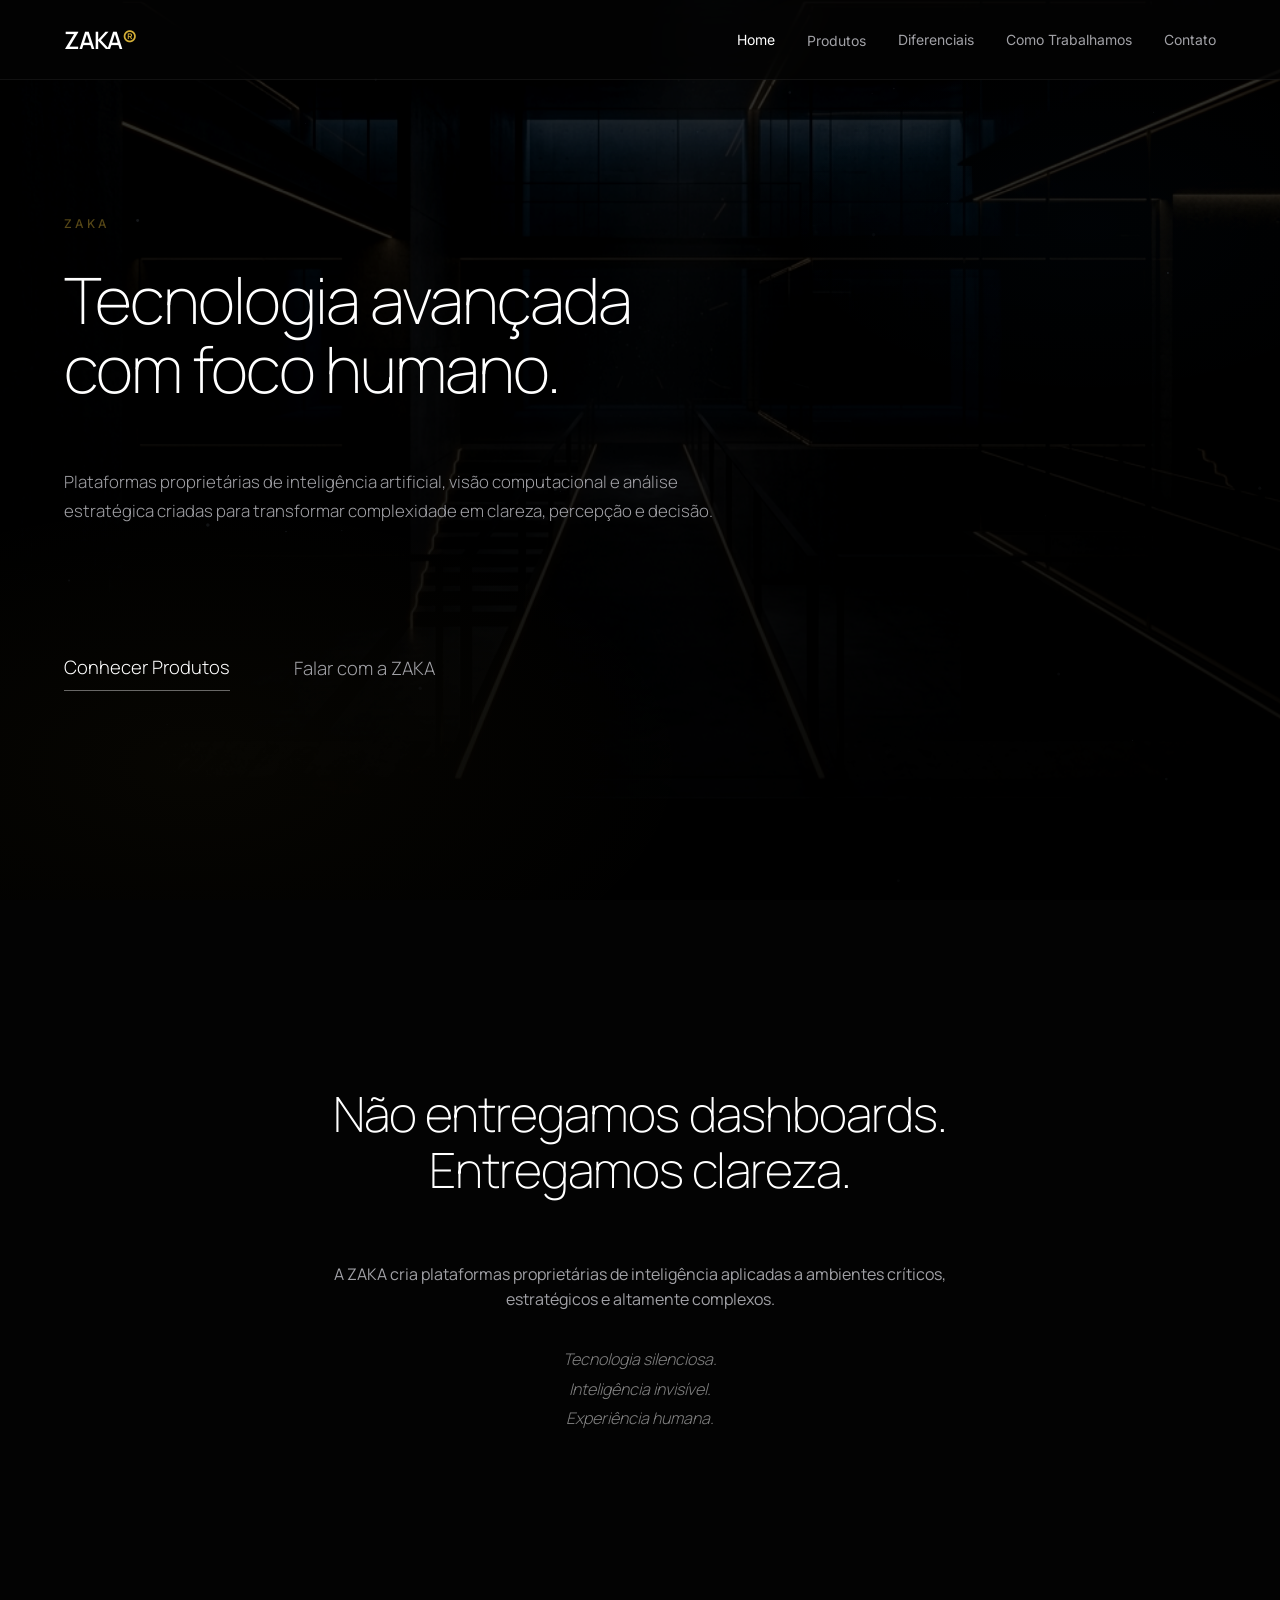
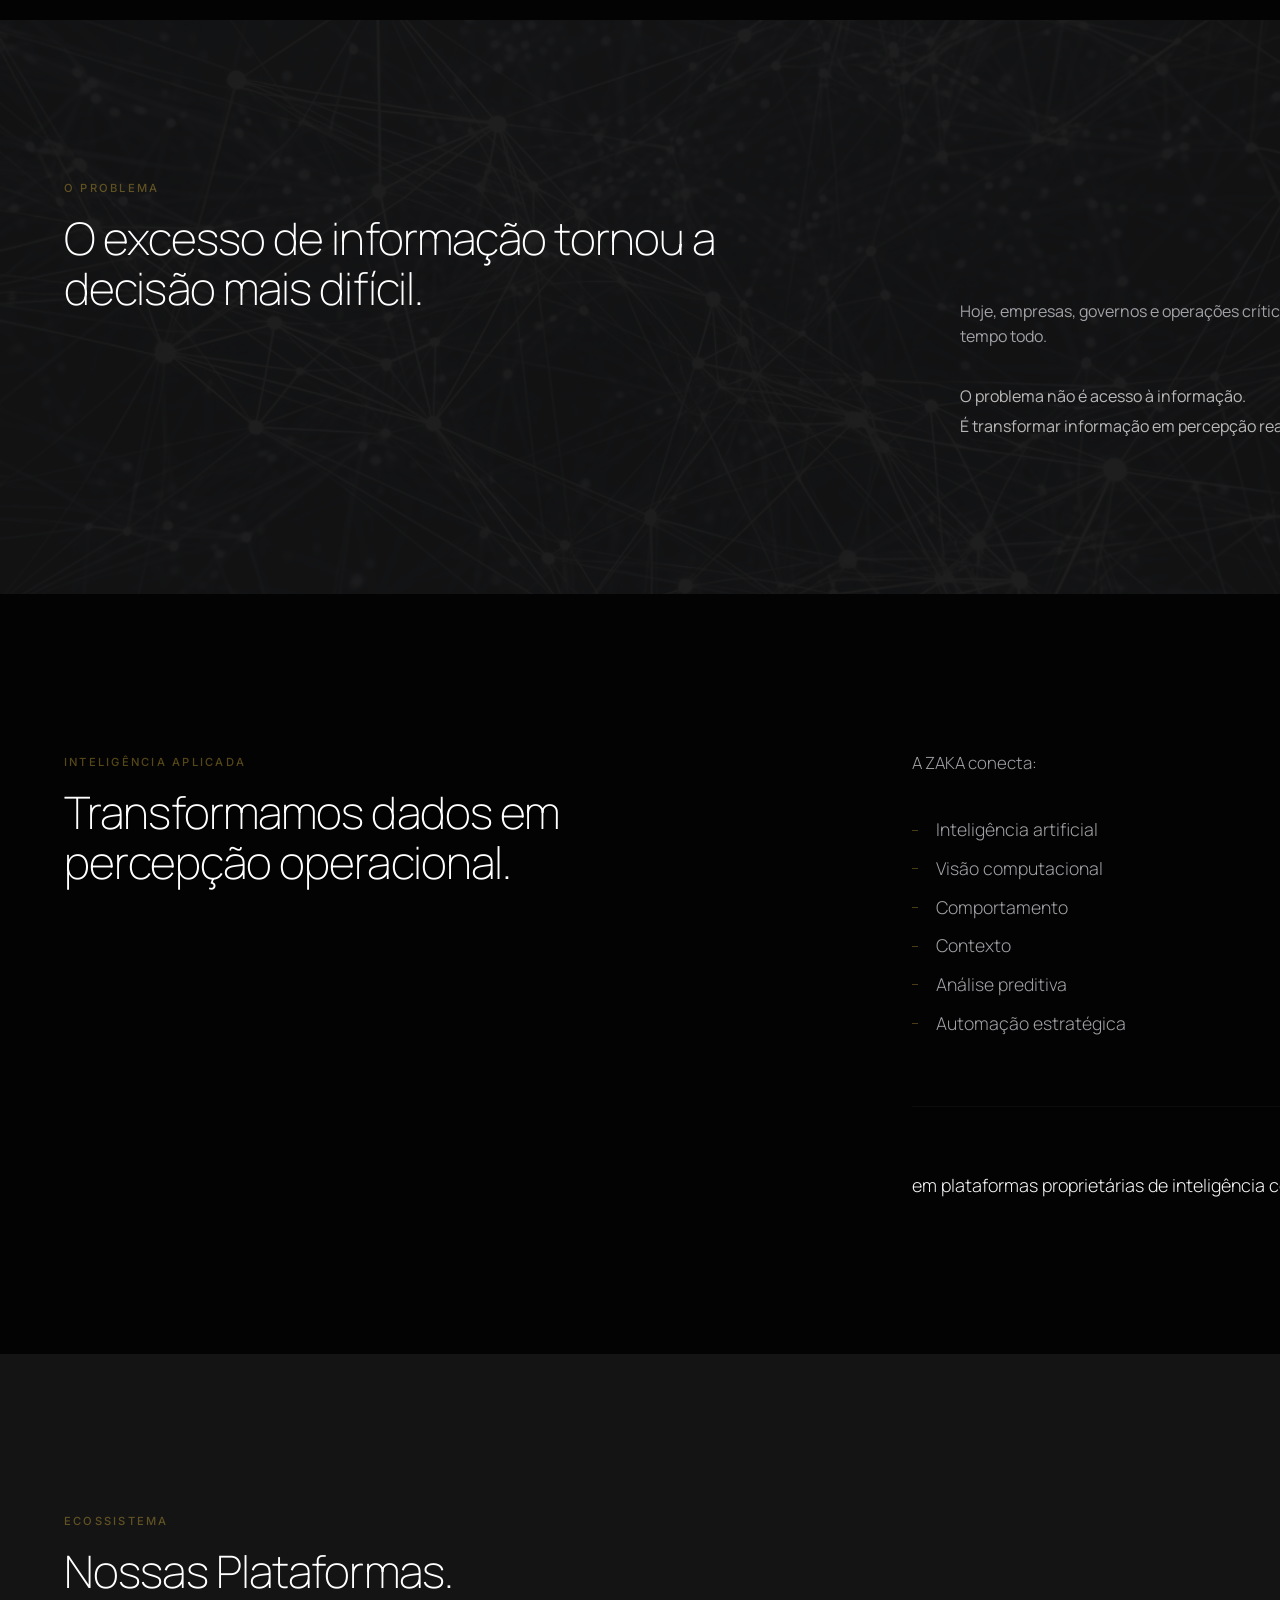
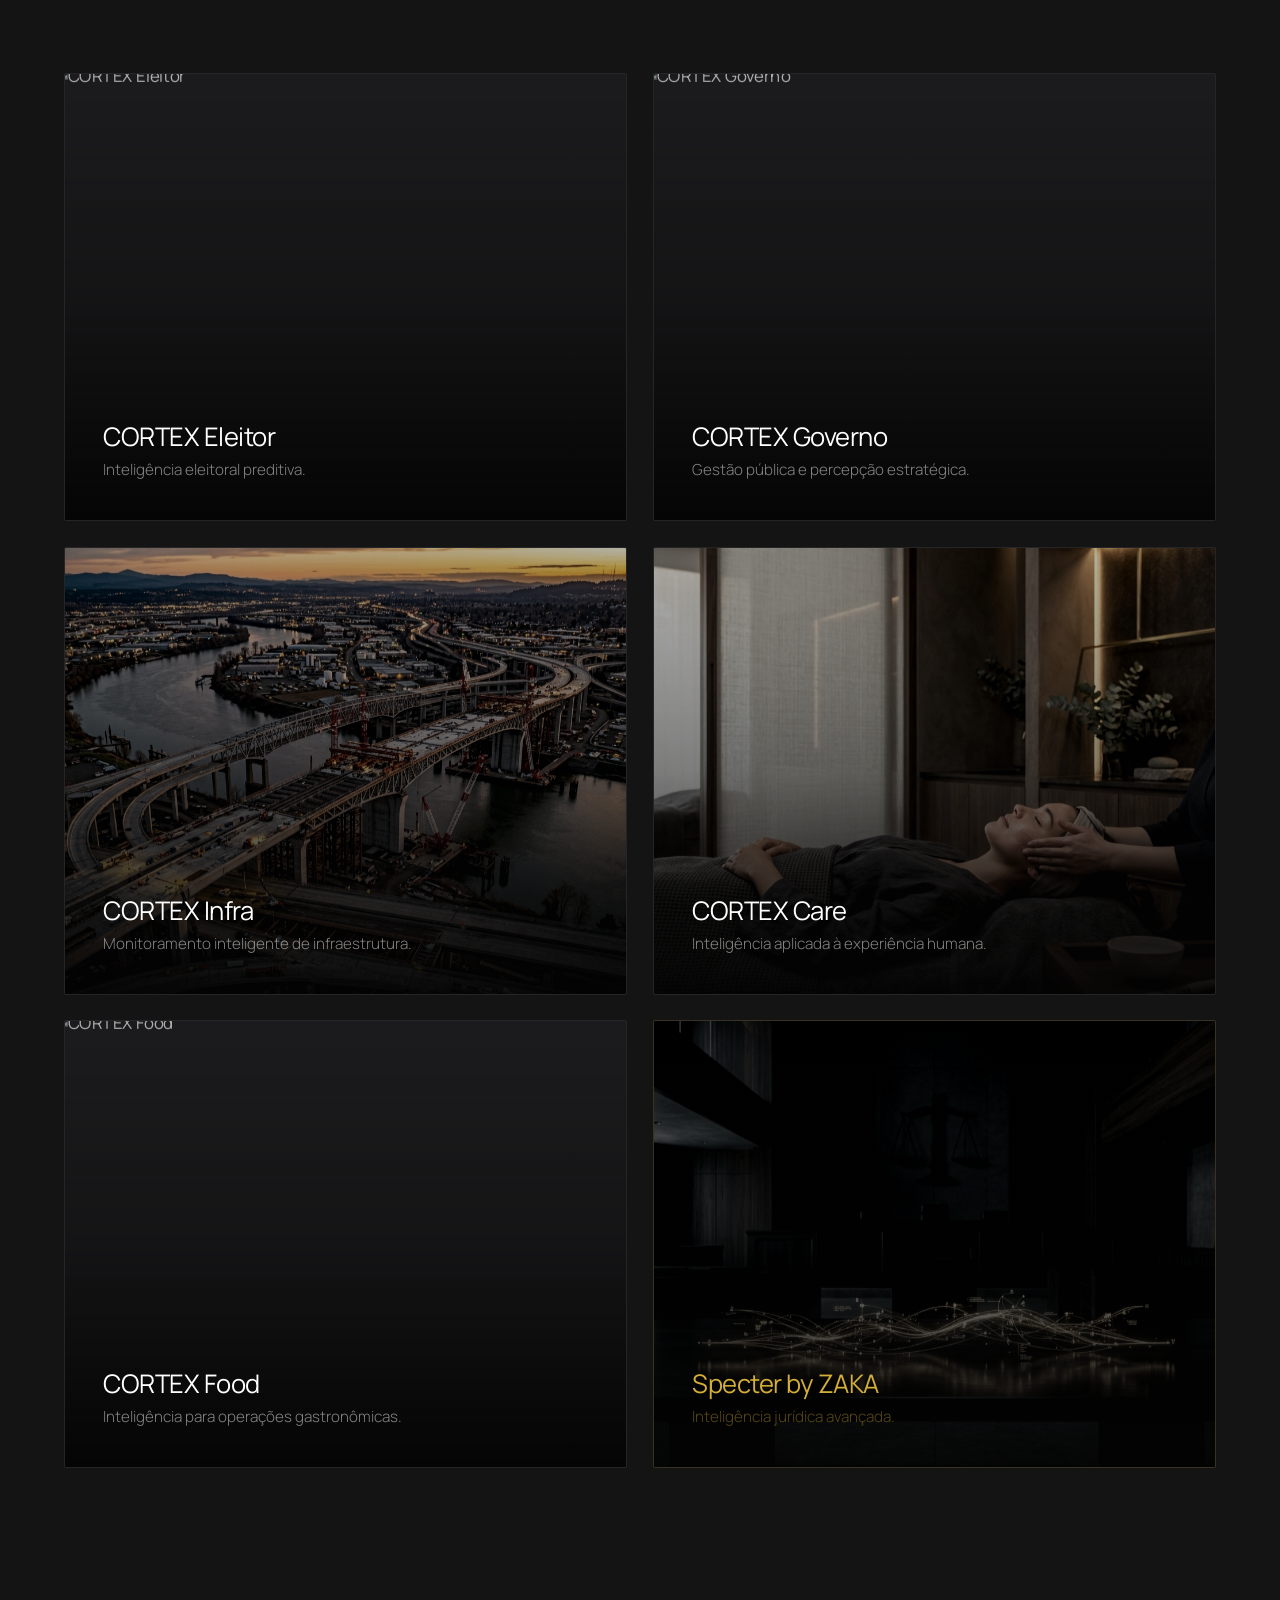
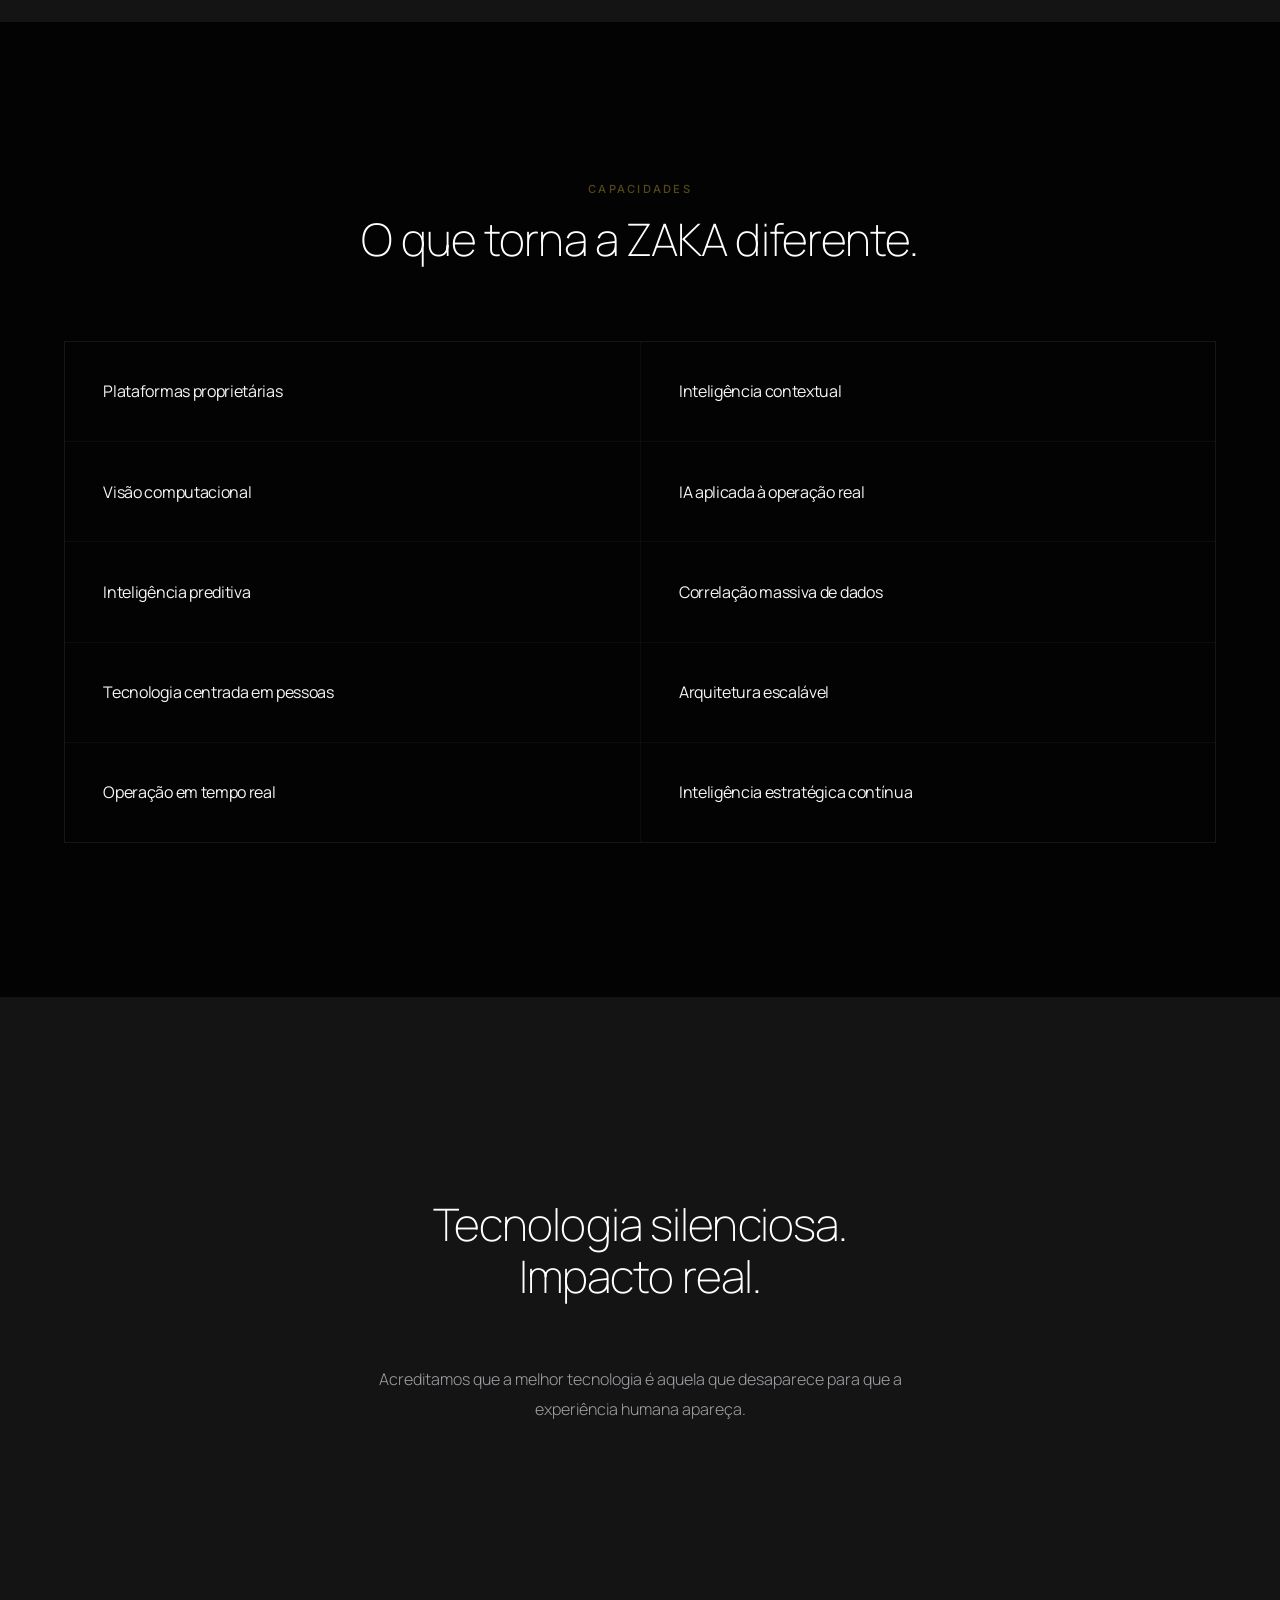
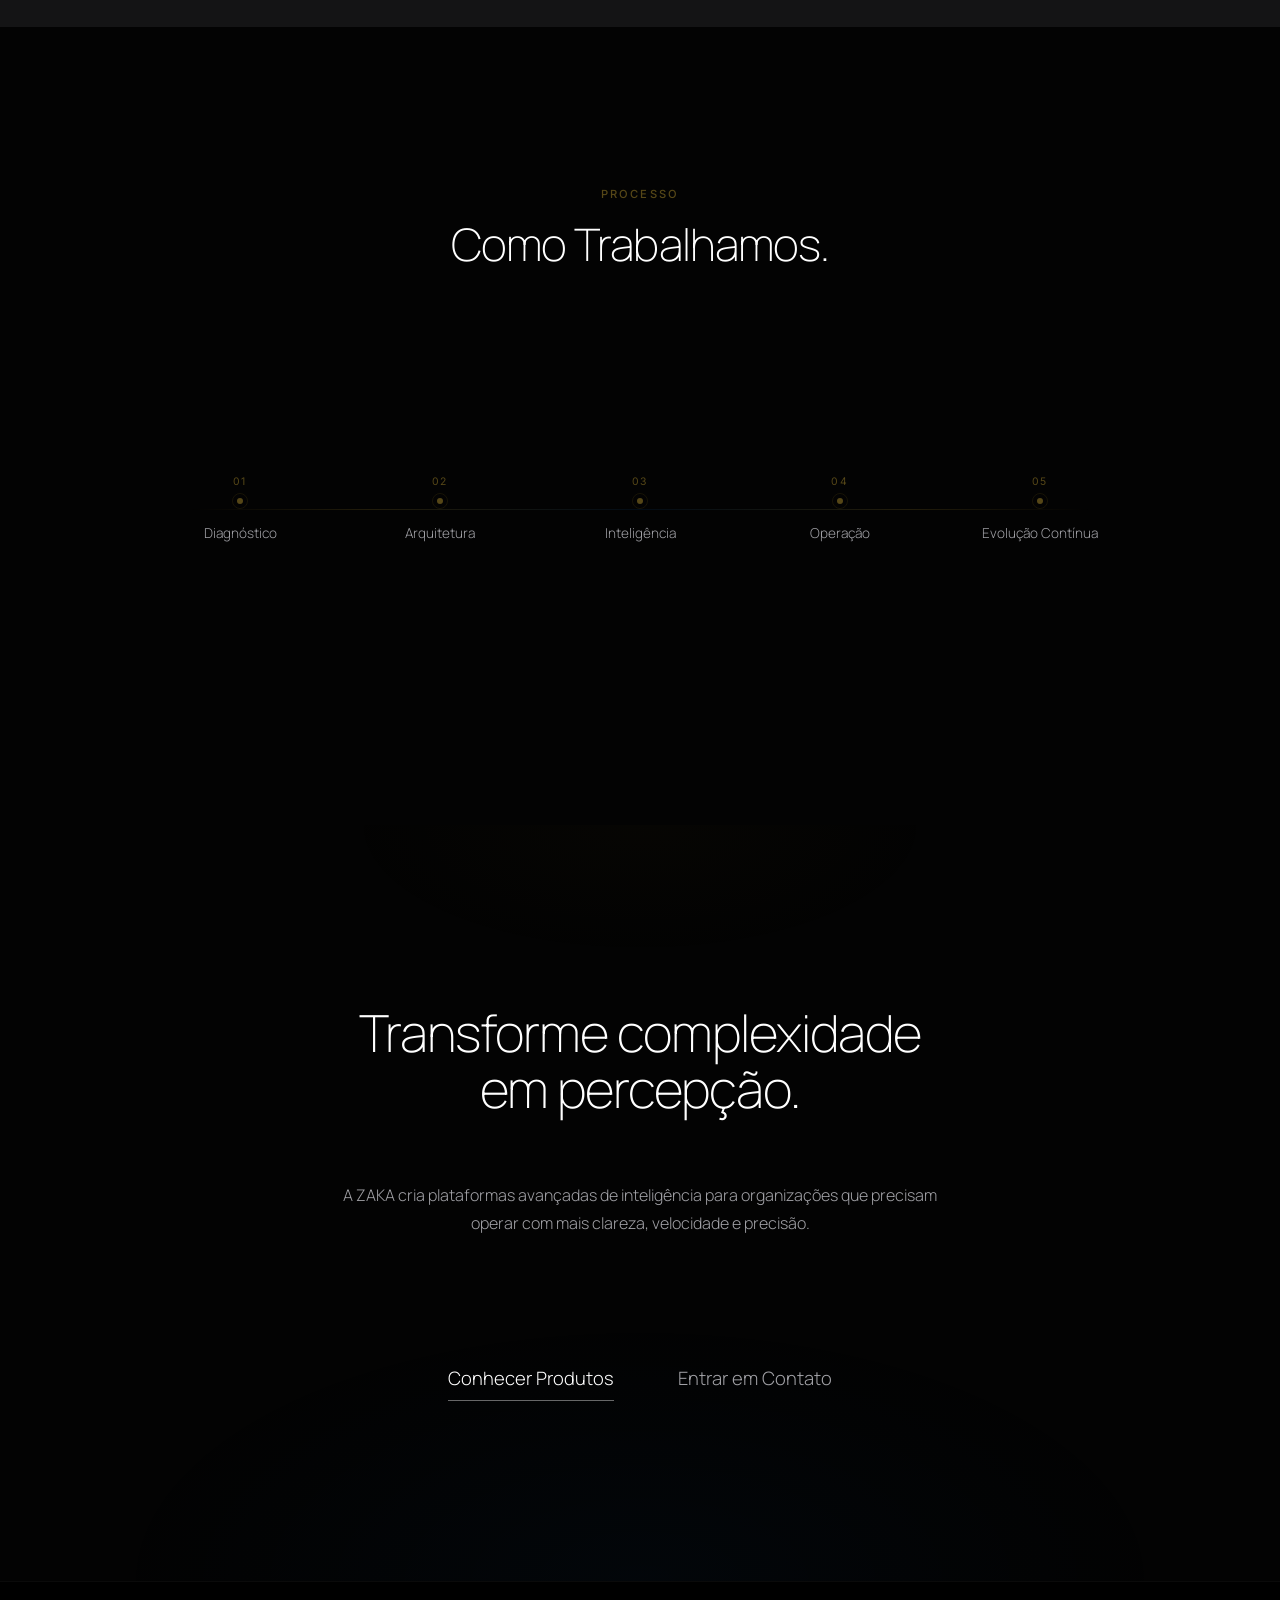
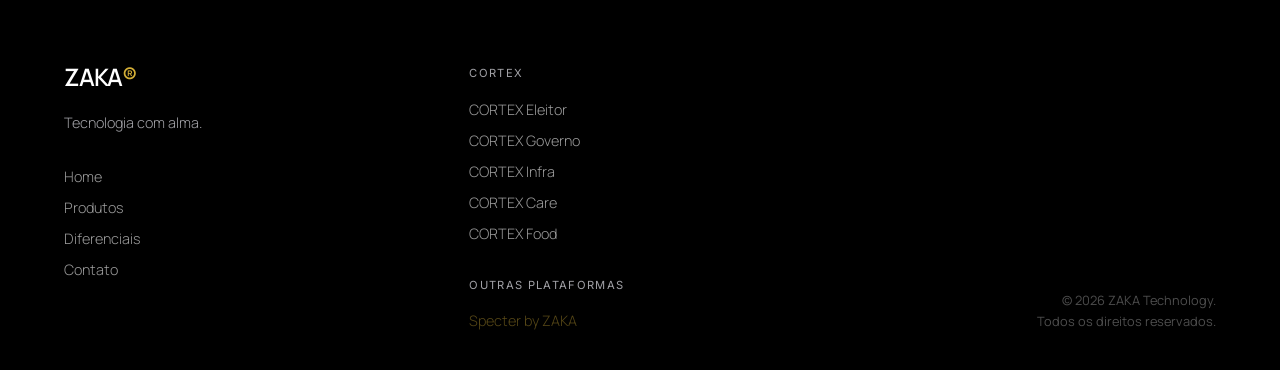
==== commit 4bd5dc74: "style: update problem section background with chaotic data web image" ====
--- a/index.html
+++ b/index.html
@@ -137,7 +137,7 @@
     <!-- ===== O PROBLEMA ===== -->
     <section id="problema" class="problem-section">
       <div class="problem-bg">
-        <img src="assets/problem-section.png" alt="Fragmentação de dados" loading="lazy">
+        <img src="assets/chaotic-data-web.png" alt="Teia caótica de informações" style="filter: brightness(0.7) contrast(1.1);" loading="lazy">
       </div>
       <div class="container">
         <div class="grid" style="gap: var(--space-xl);">
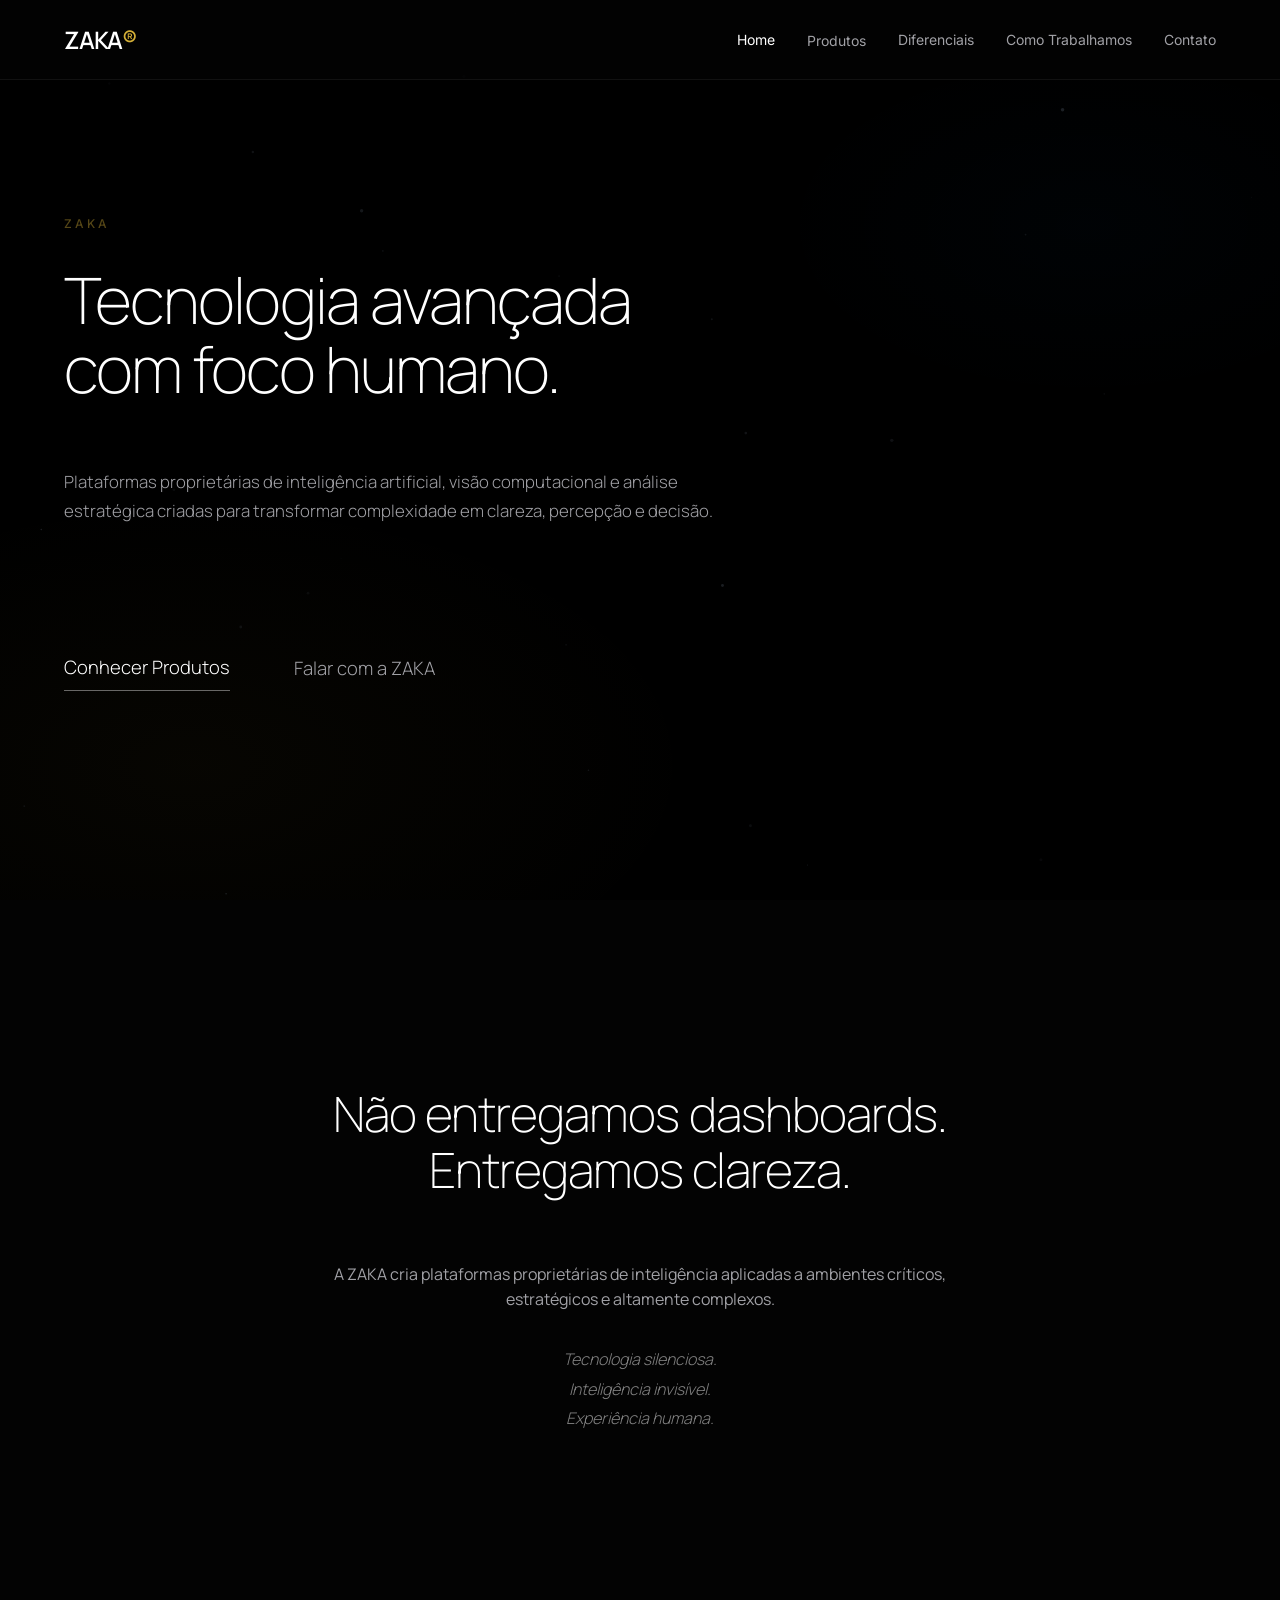
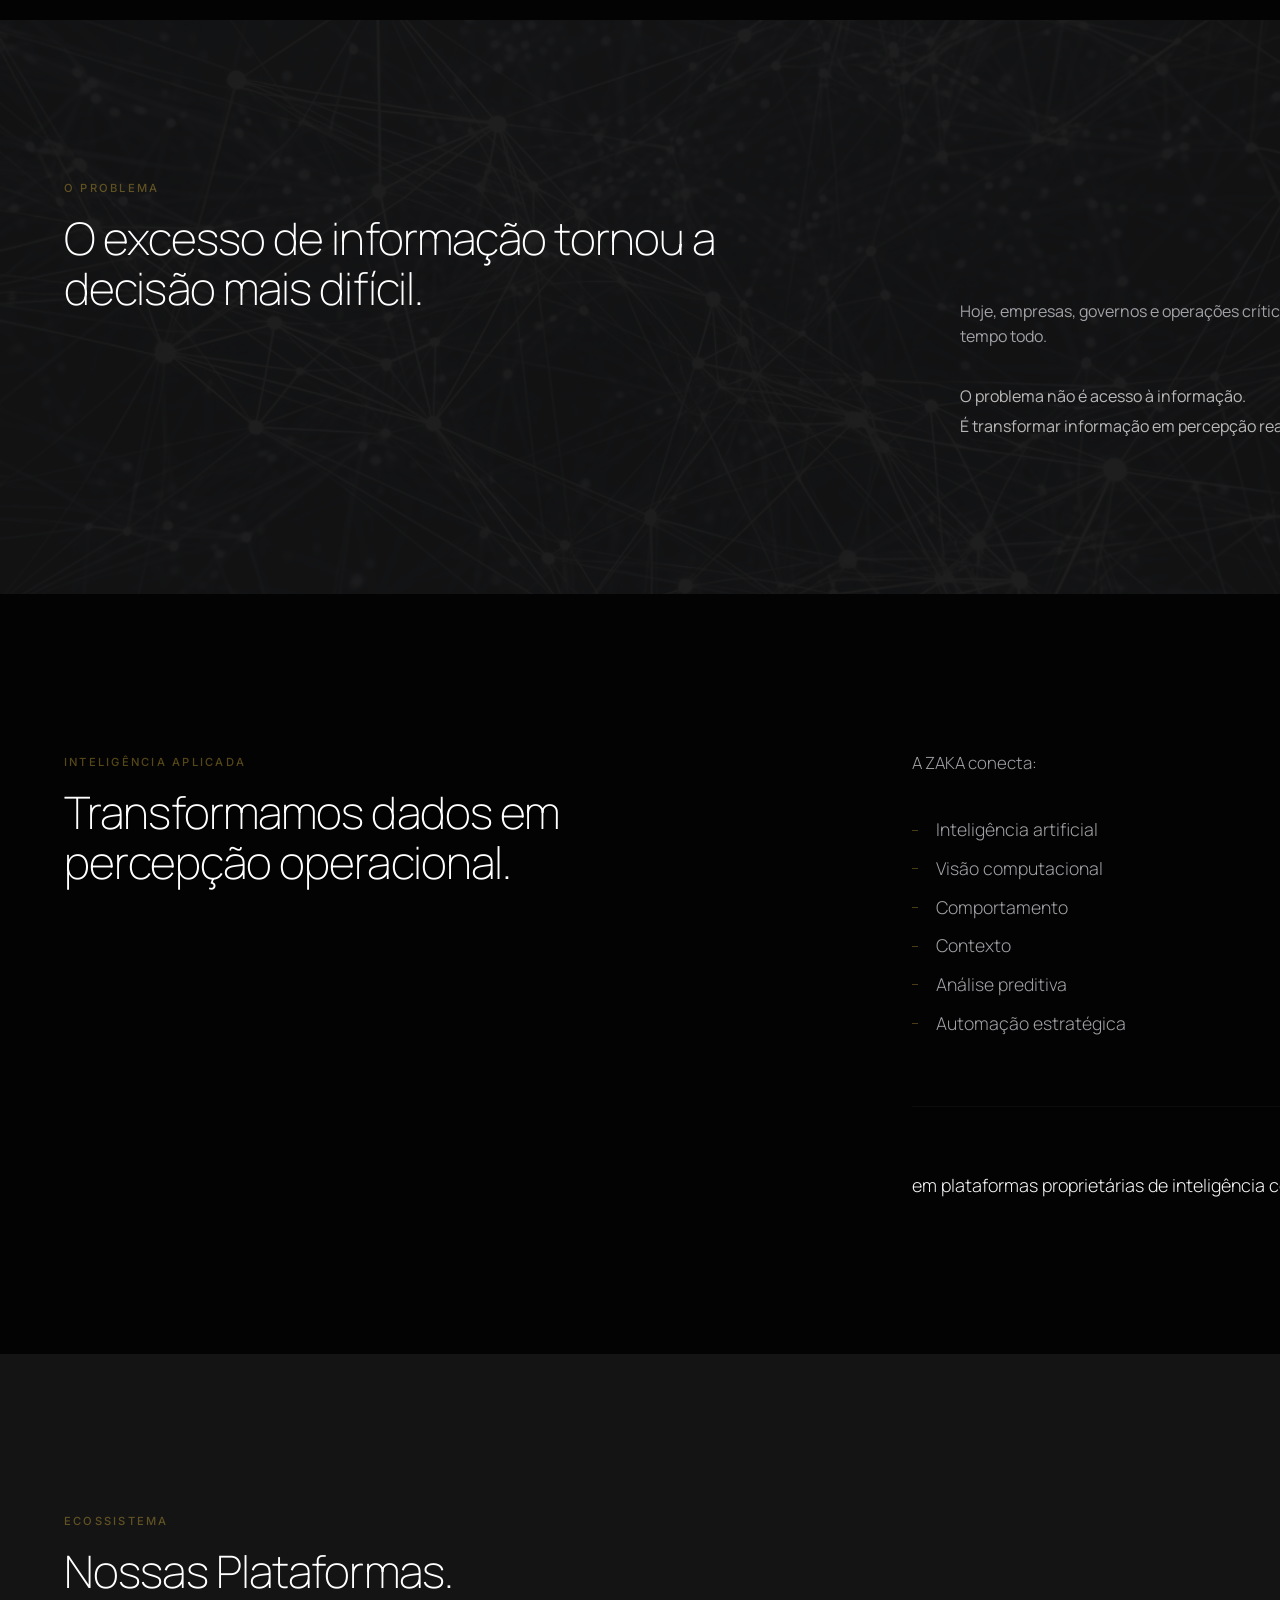
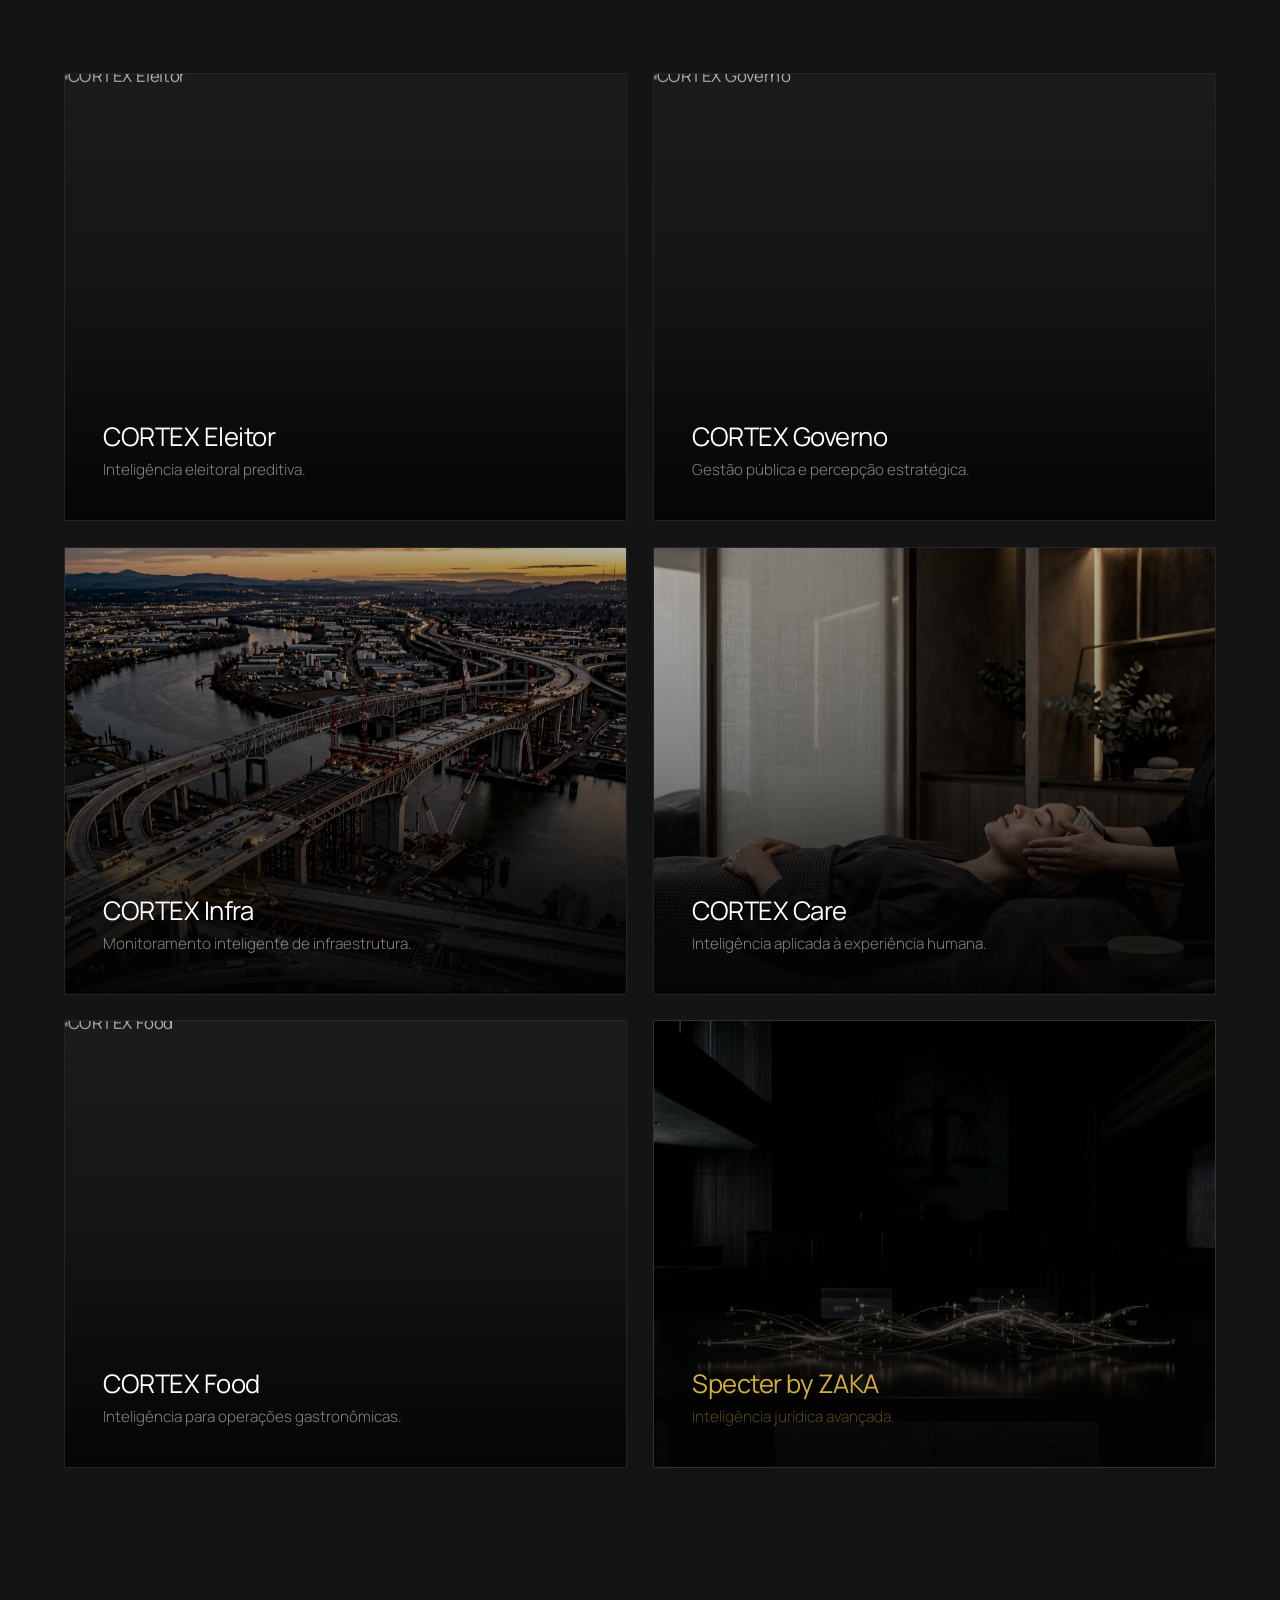
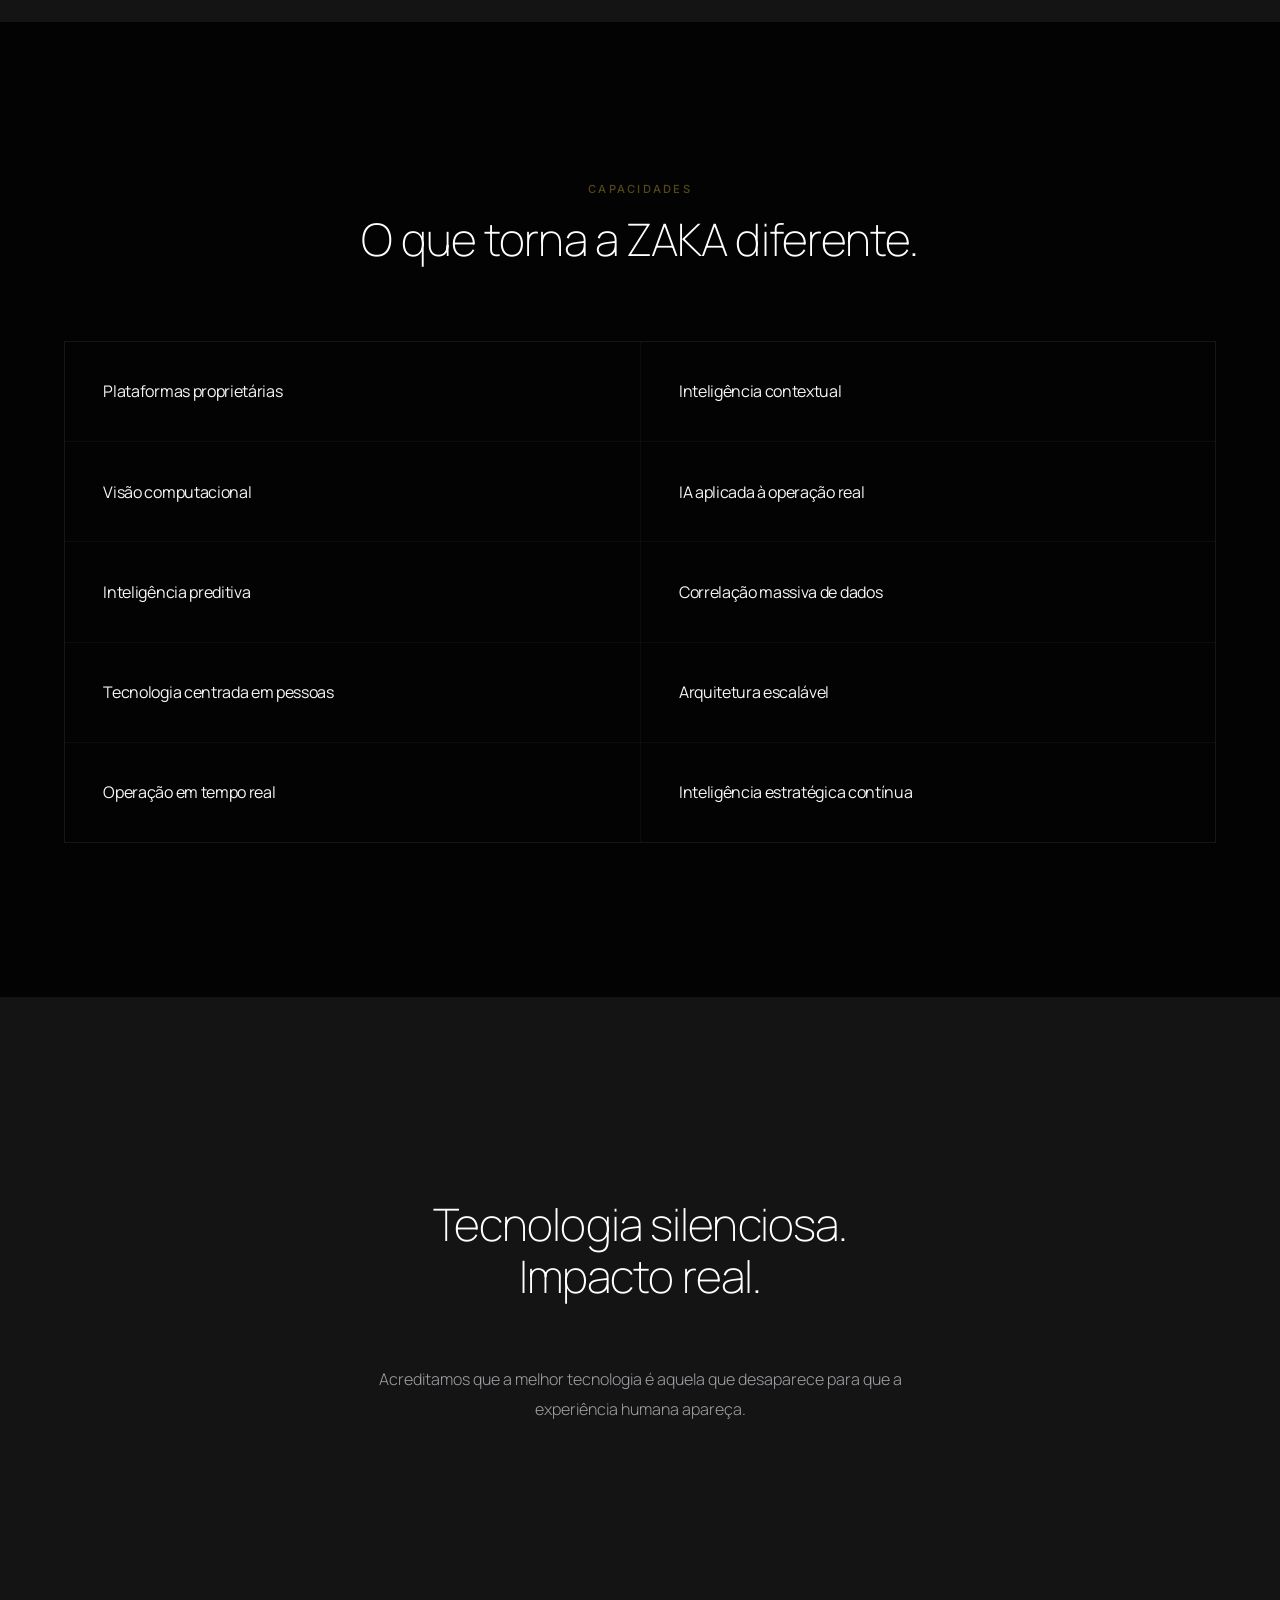
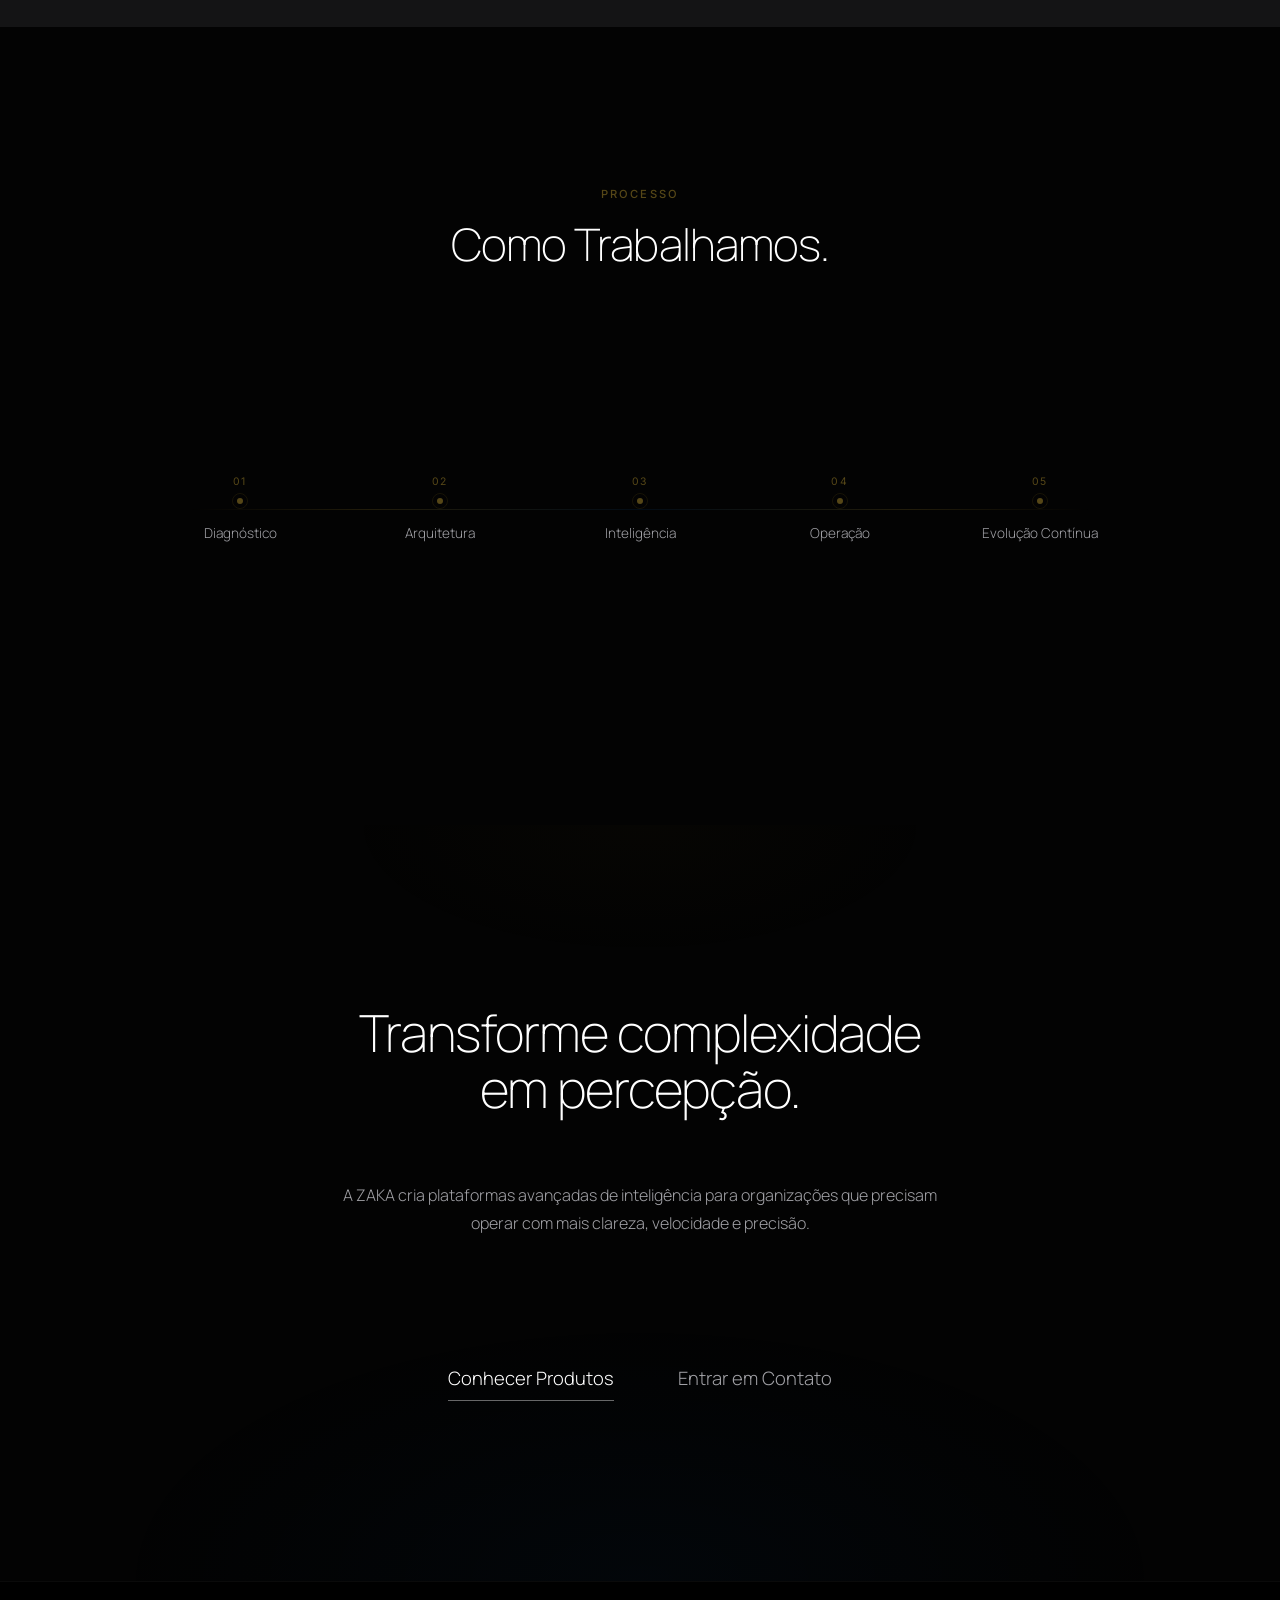
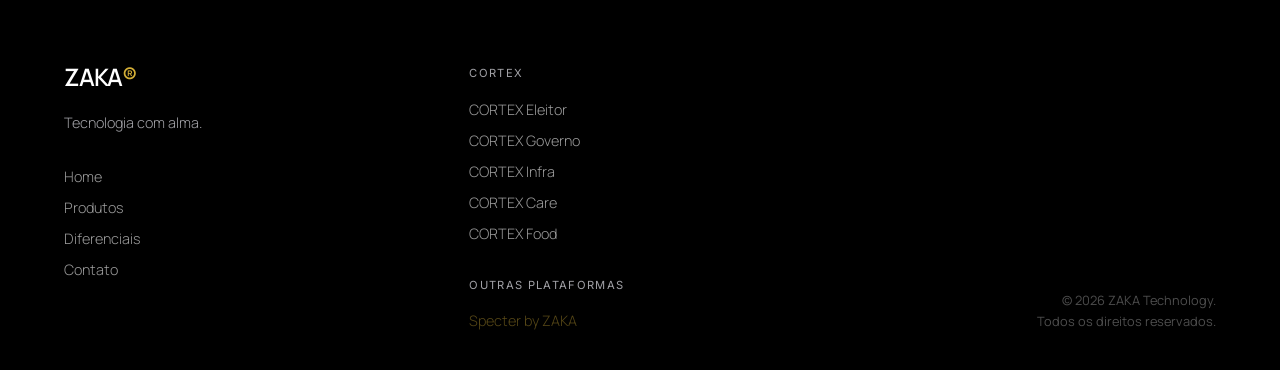
==== commit e8312d38: "feat: replace home hero image with background video" ====
--- a/index.html
+++ b/index.html
@@ -82,9 +82,7 @@
 
     <!-- ===== HERO ===== -->
     <section class="hero-home" id="hero">
-      <img src="assets/hero-home.png"
-        alt="Arquitetura japonesa contemporânea com vidro e iluminação controlada" class="hero-bg" data-parallax="0.04"
-        loading="eager">
+      <video src="assets/hero-video.mp4" class="hero-bg" data-parallax="0.04" autoplay loop muted playsinline style="object-fit: cover;"></video>
       <div class="hero-organic-overlay"></div>
       <div class="home-scan"></div>
       <canvas id="home-particles"></canvas>
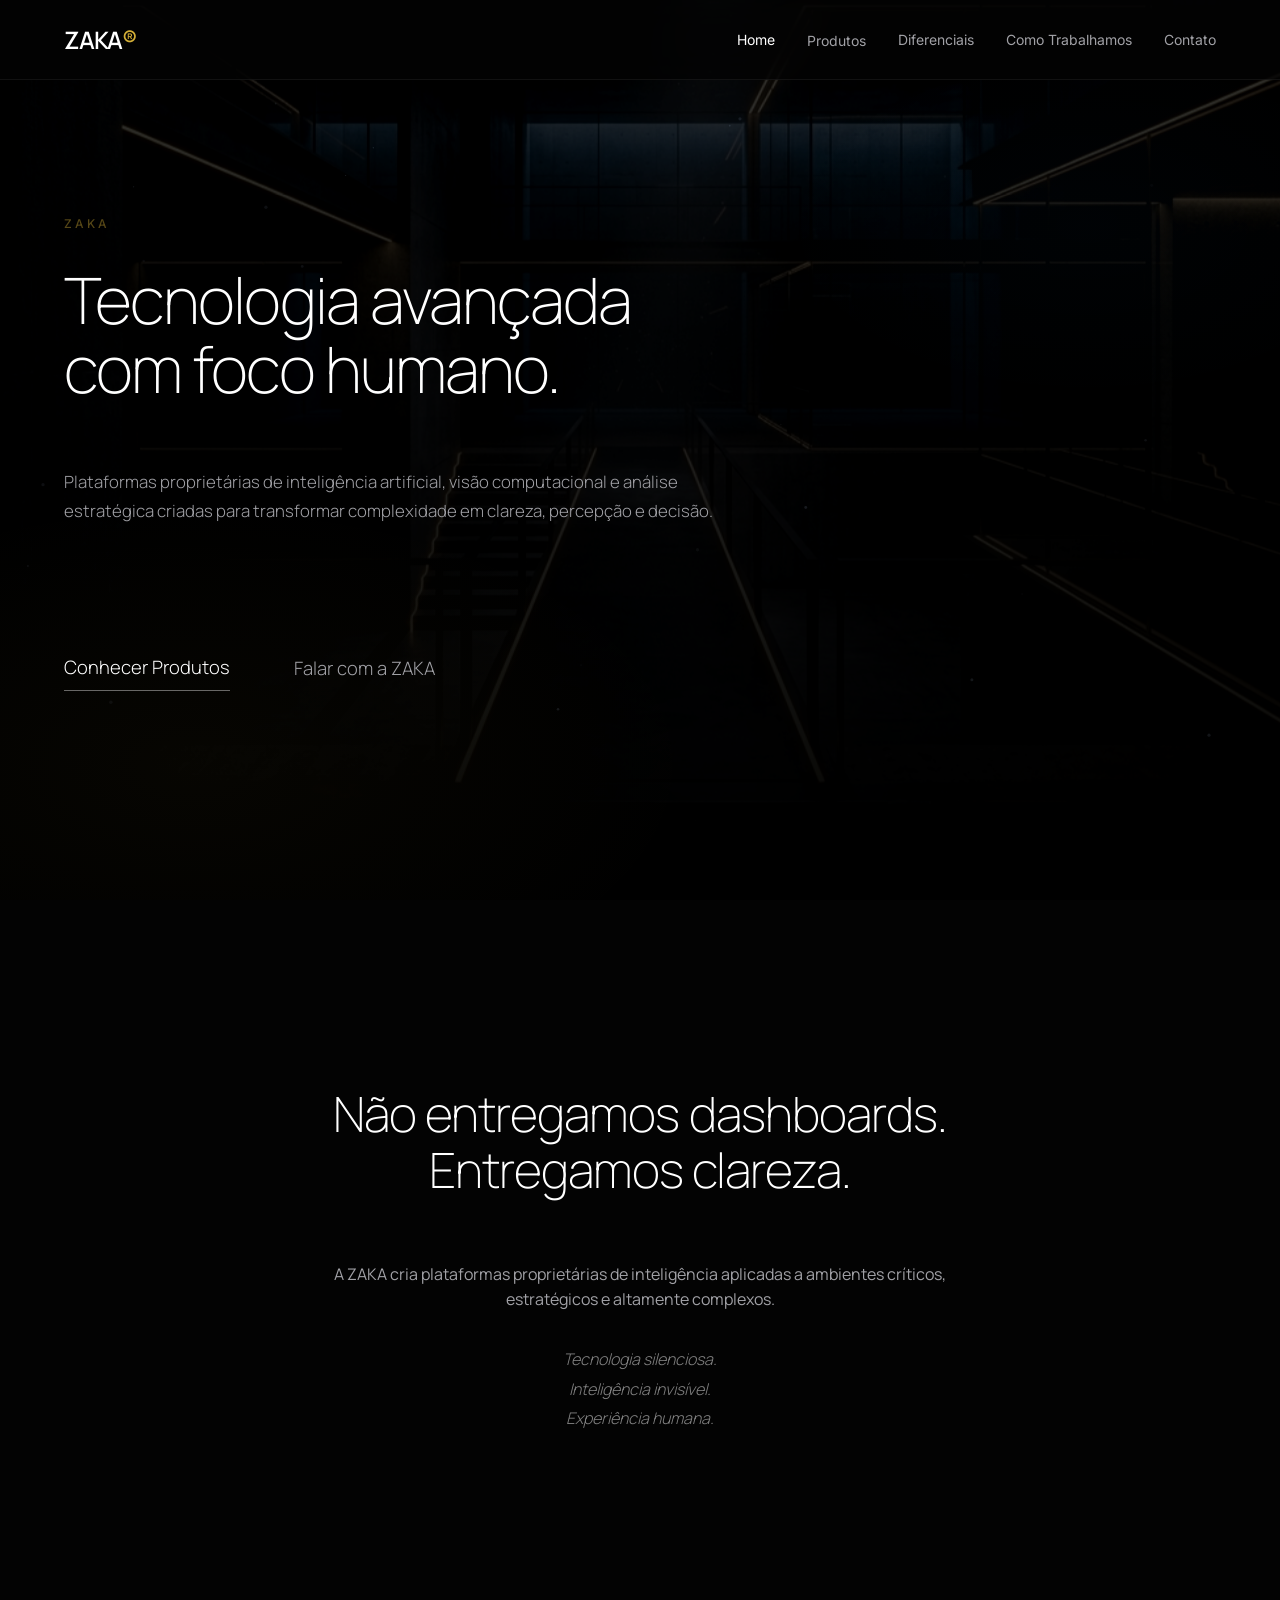
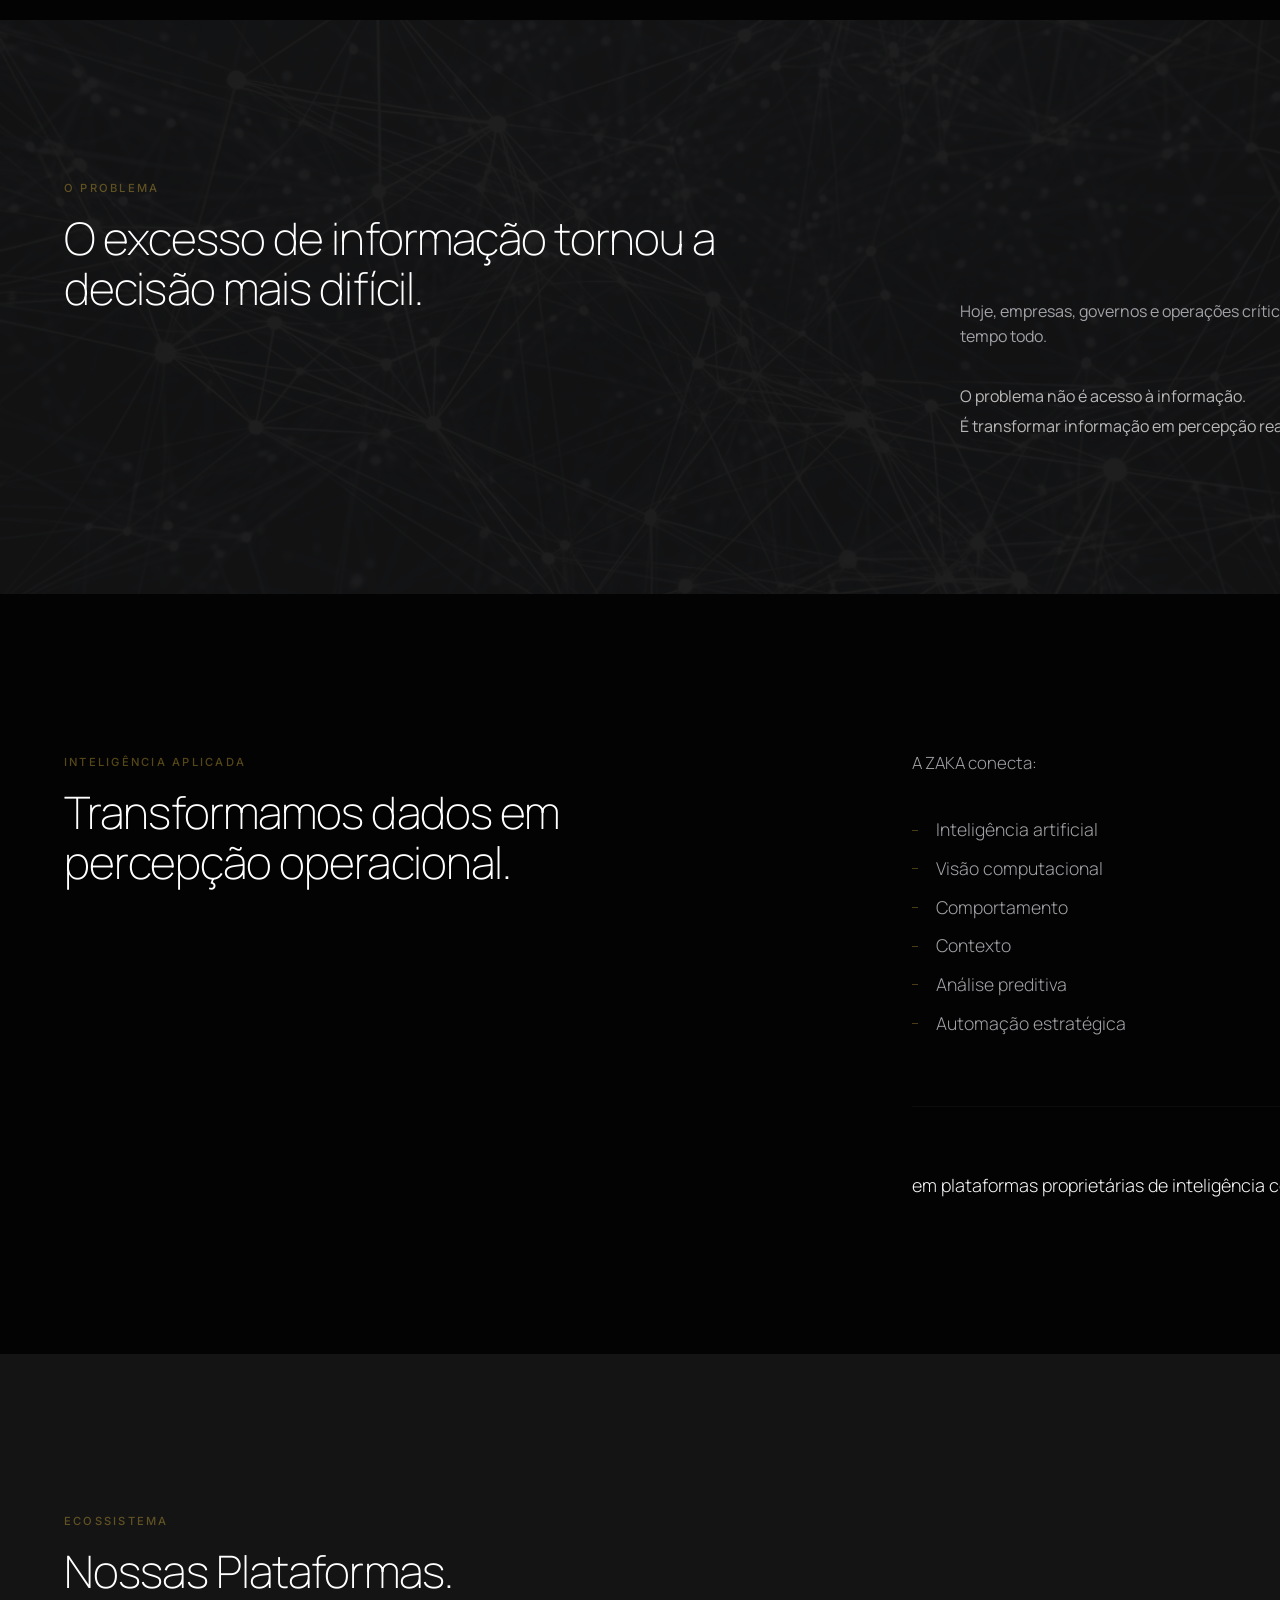
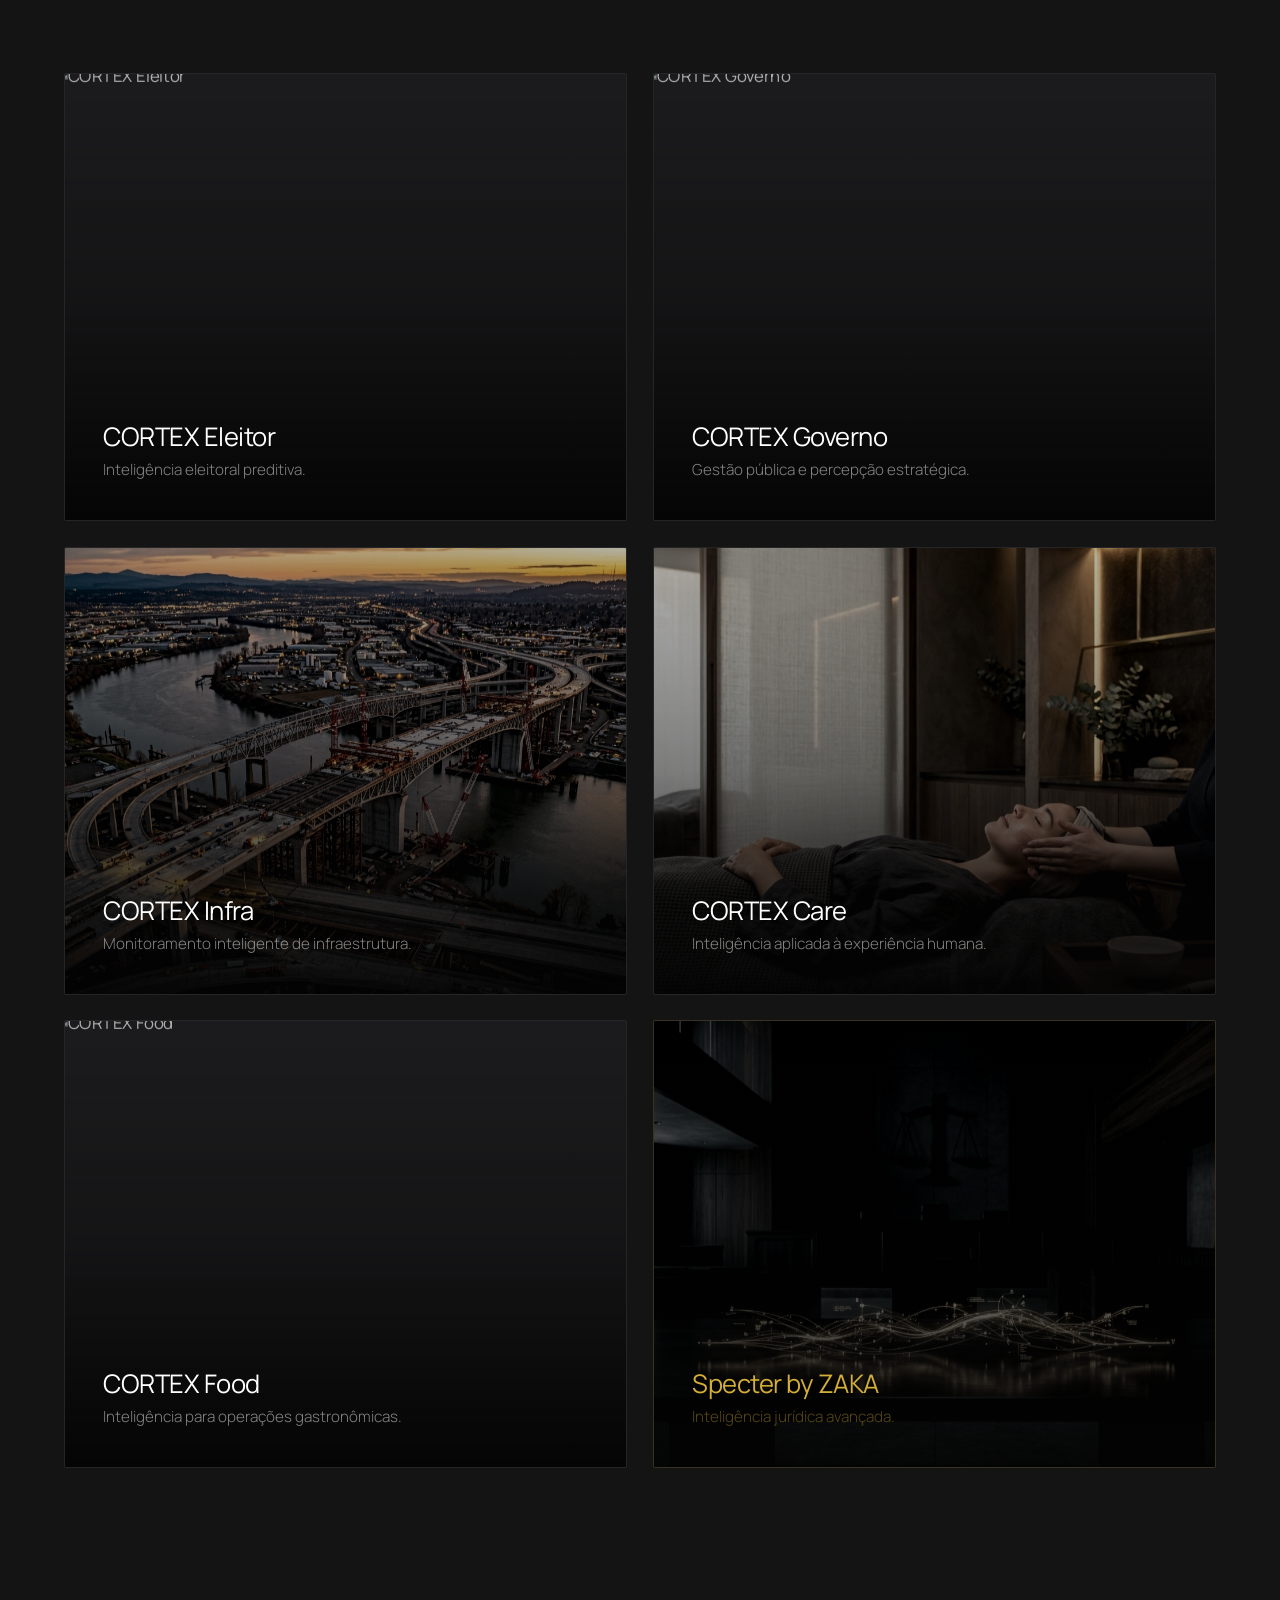
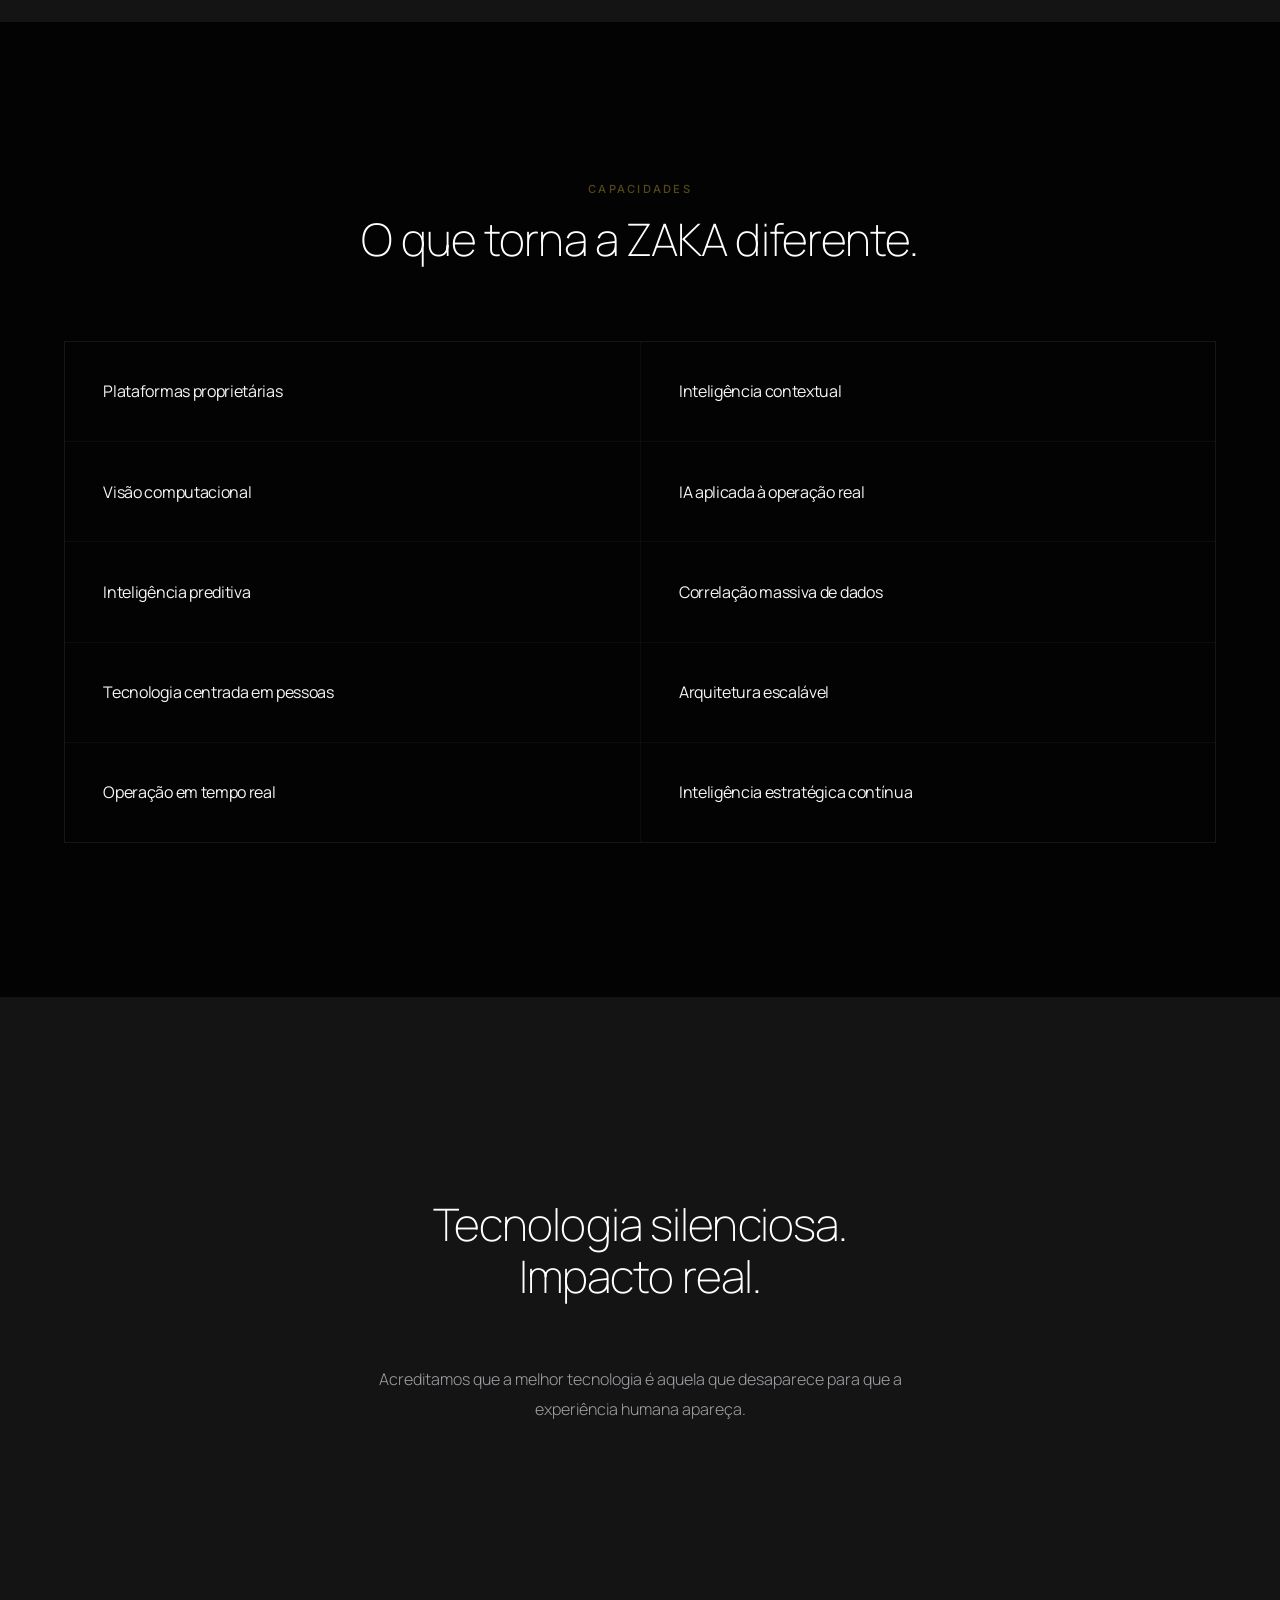
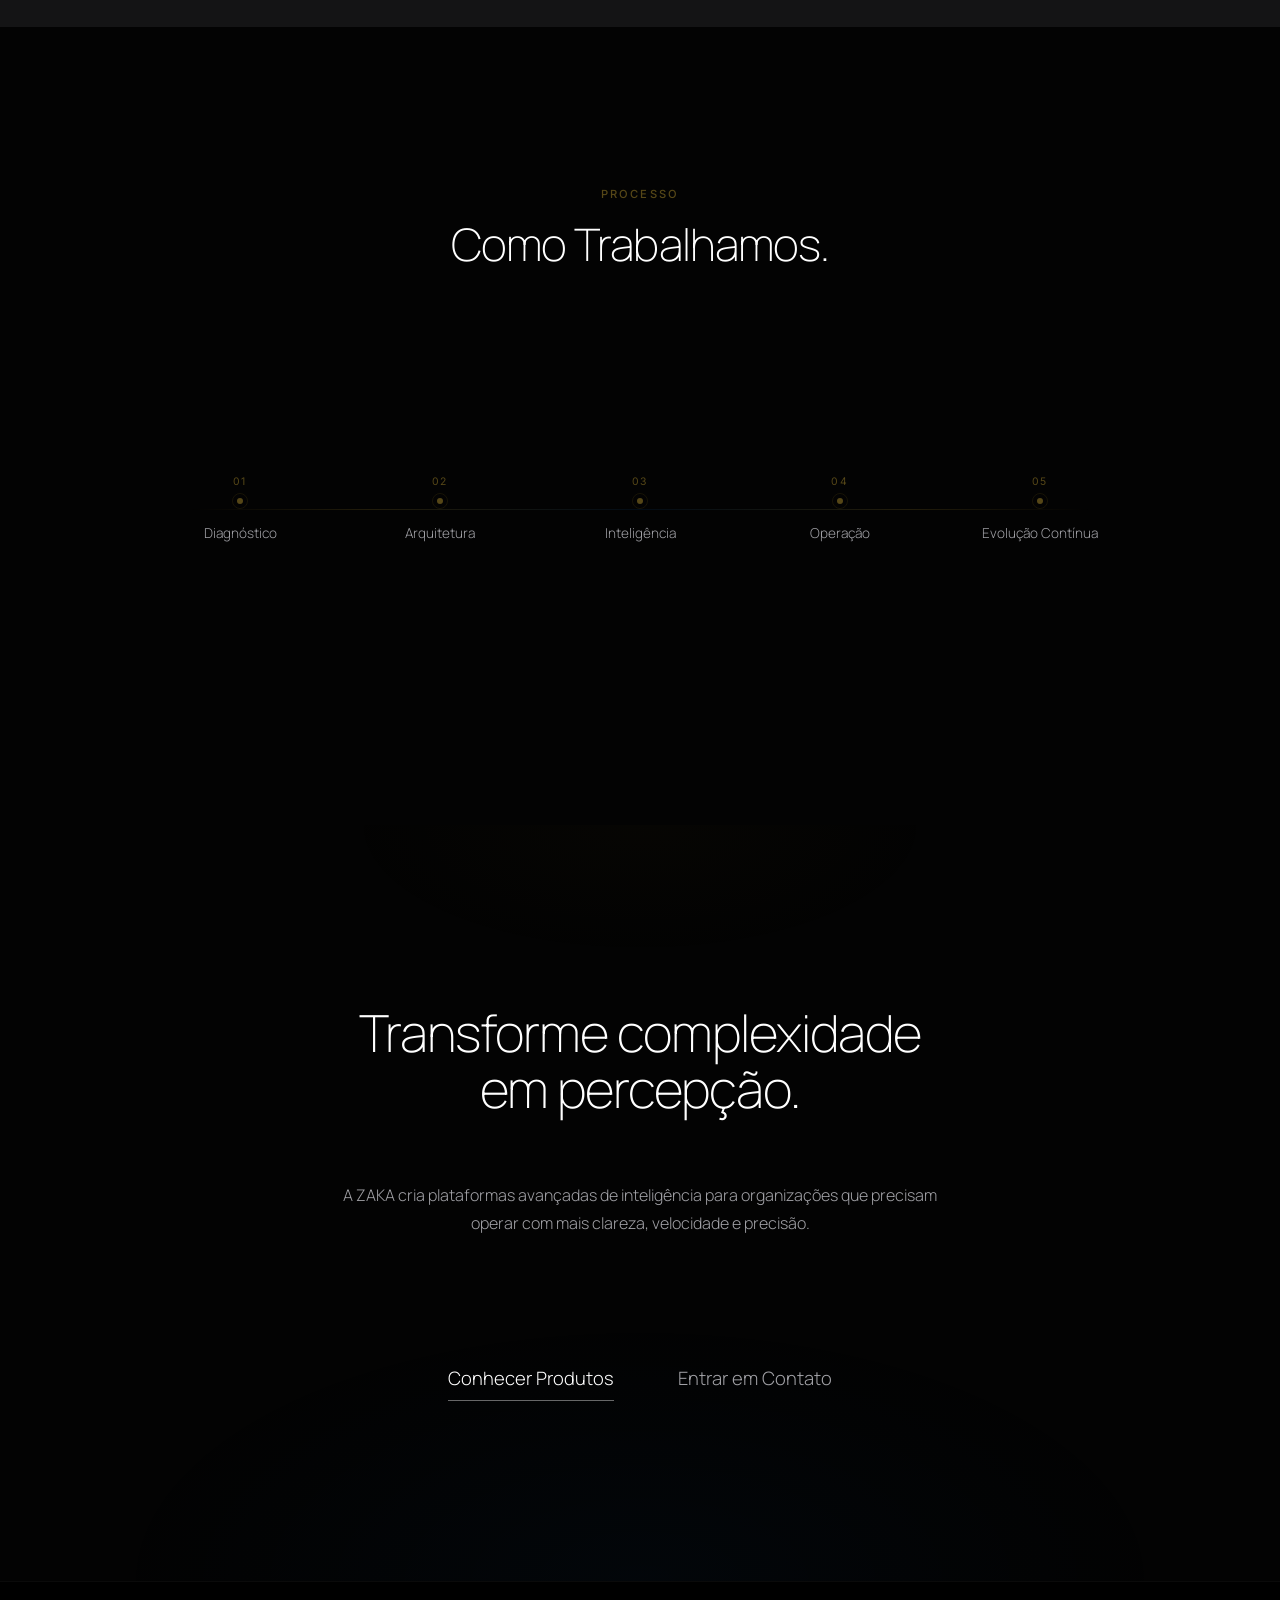
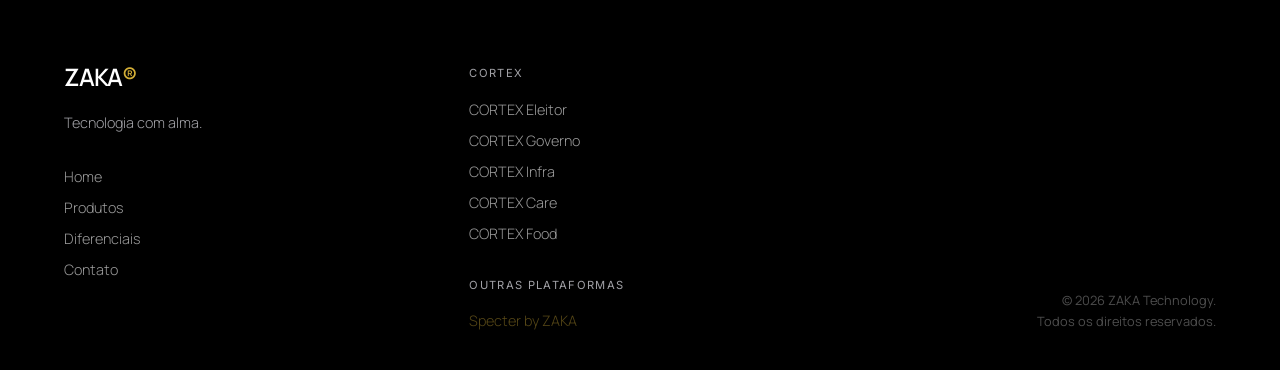
==== commit 20604131: "feat: implement scroll-scrubbing locked video hero on cortex-food" ====
--- a/index.html
+++ b/index.html
@@ -82,7 +82,9 @@
 
     <!-- ===== HERO ===== -->
     <section class="hero-home" id="hero">
-      <video src="assets/hero-video.mp4" class="hero-bg" data-parallax="0.04" autoplay loop muted playsinline style="object-fit: cover;"></video>
+      <img src="assets/hero-home.png"
+        alt="Arquitetura japonesa contemporânea com vidro e iluminação controlada" class="hero-bg" data-parallax="0.04"
+        loading="eager">
       <div class="hero-organic-overlay"></div>
       <div class="home-scan"></div>
       <canvas id="home-particles"></canvas>
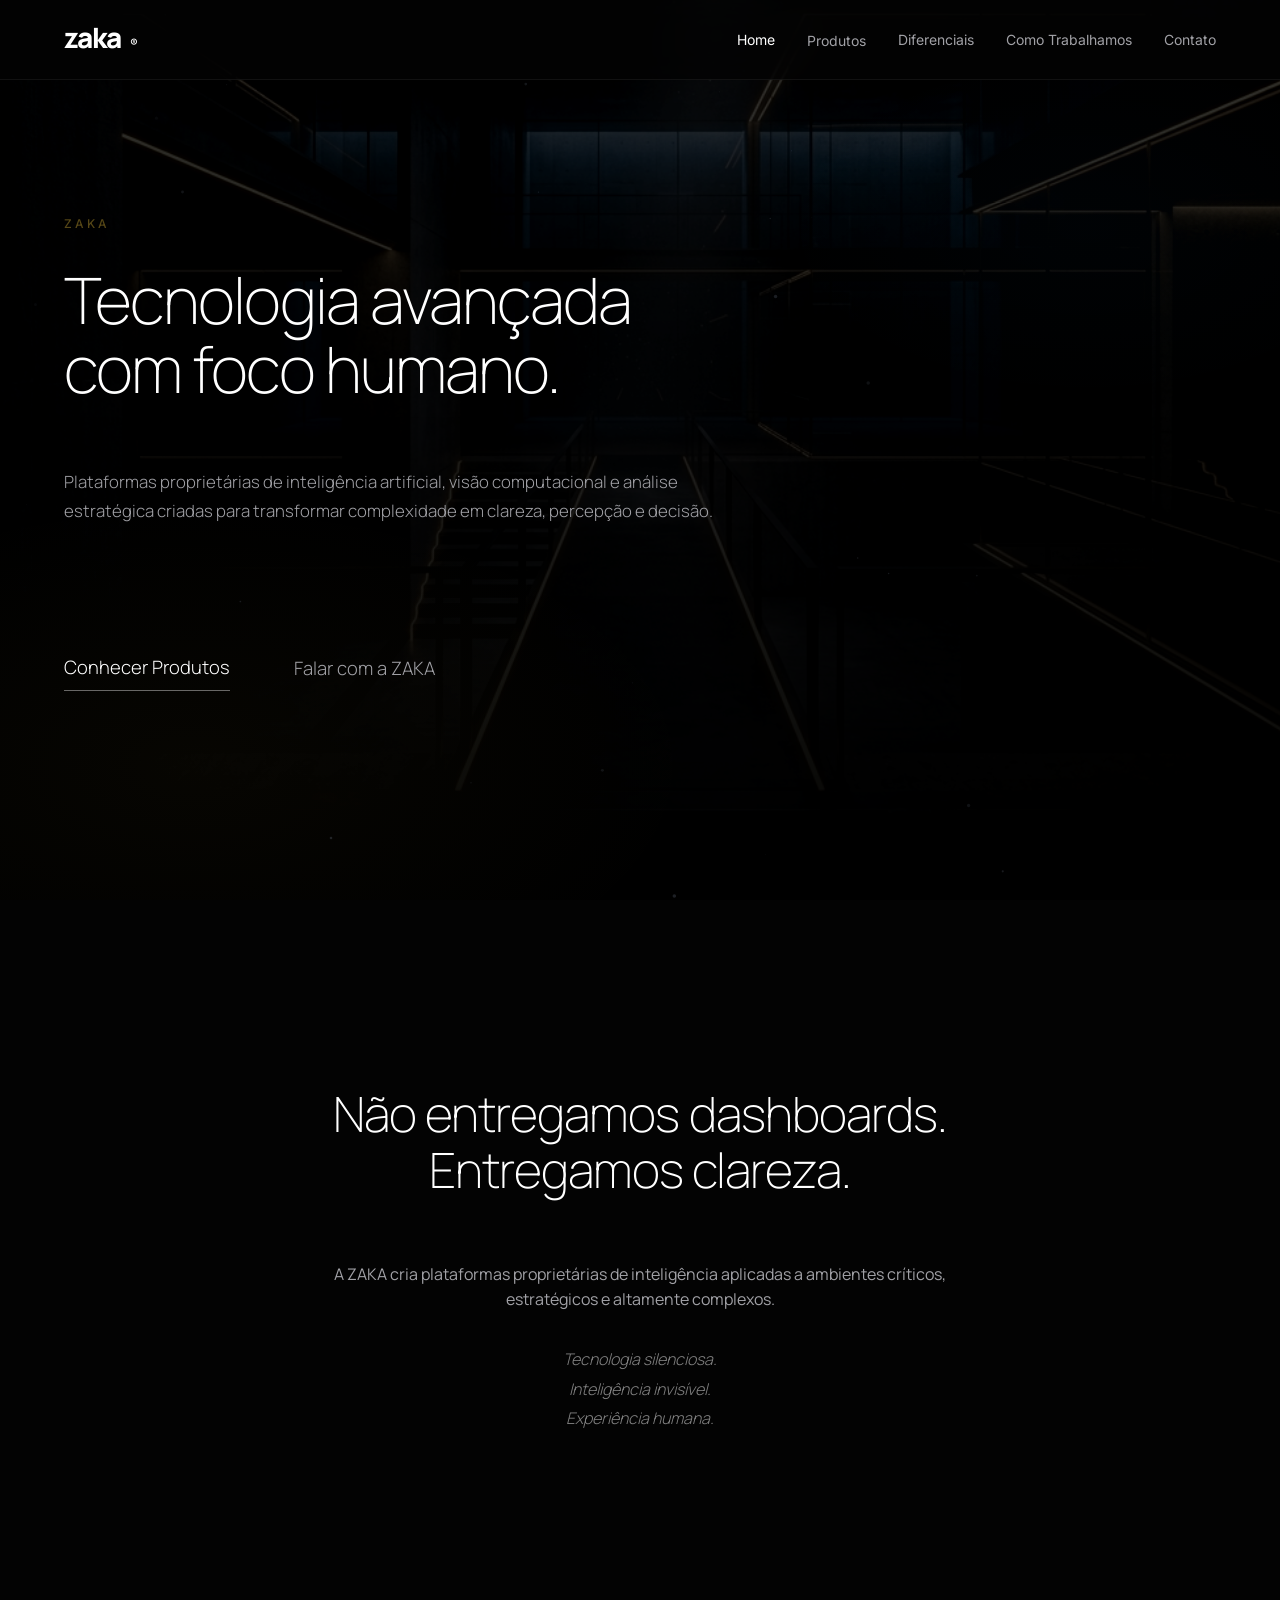
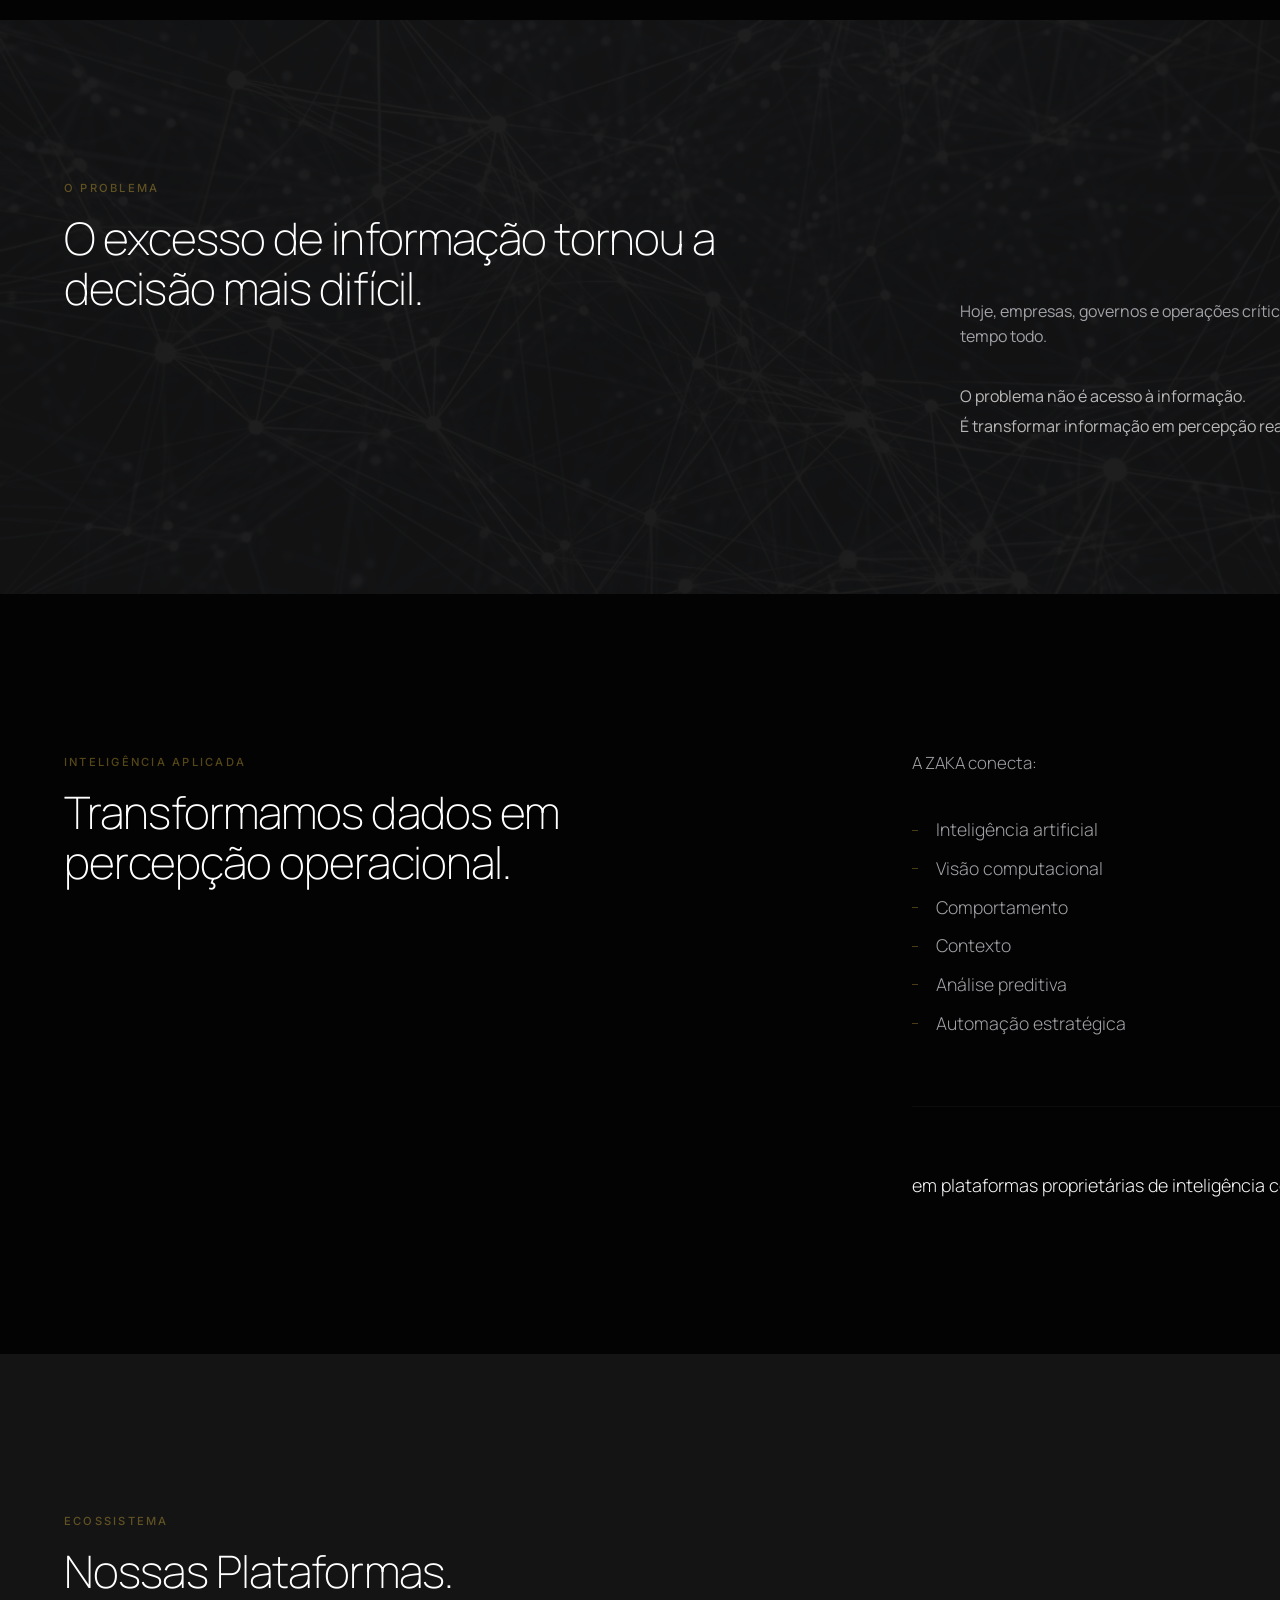
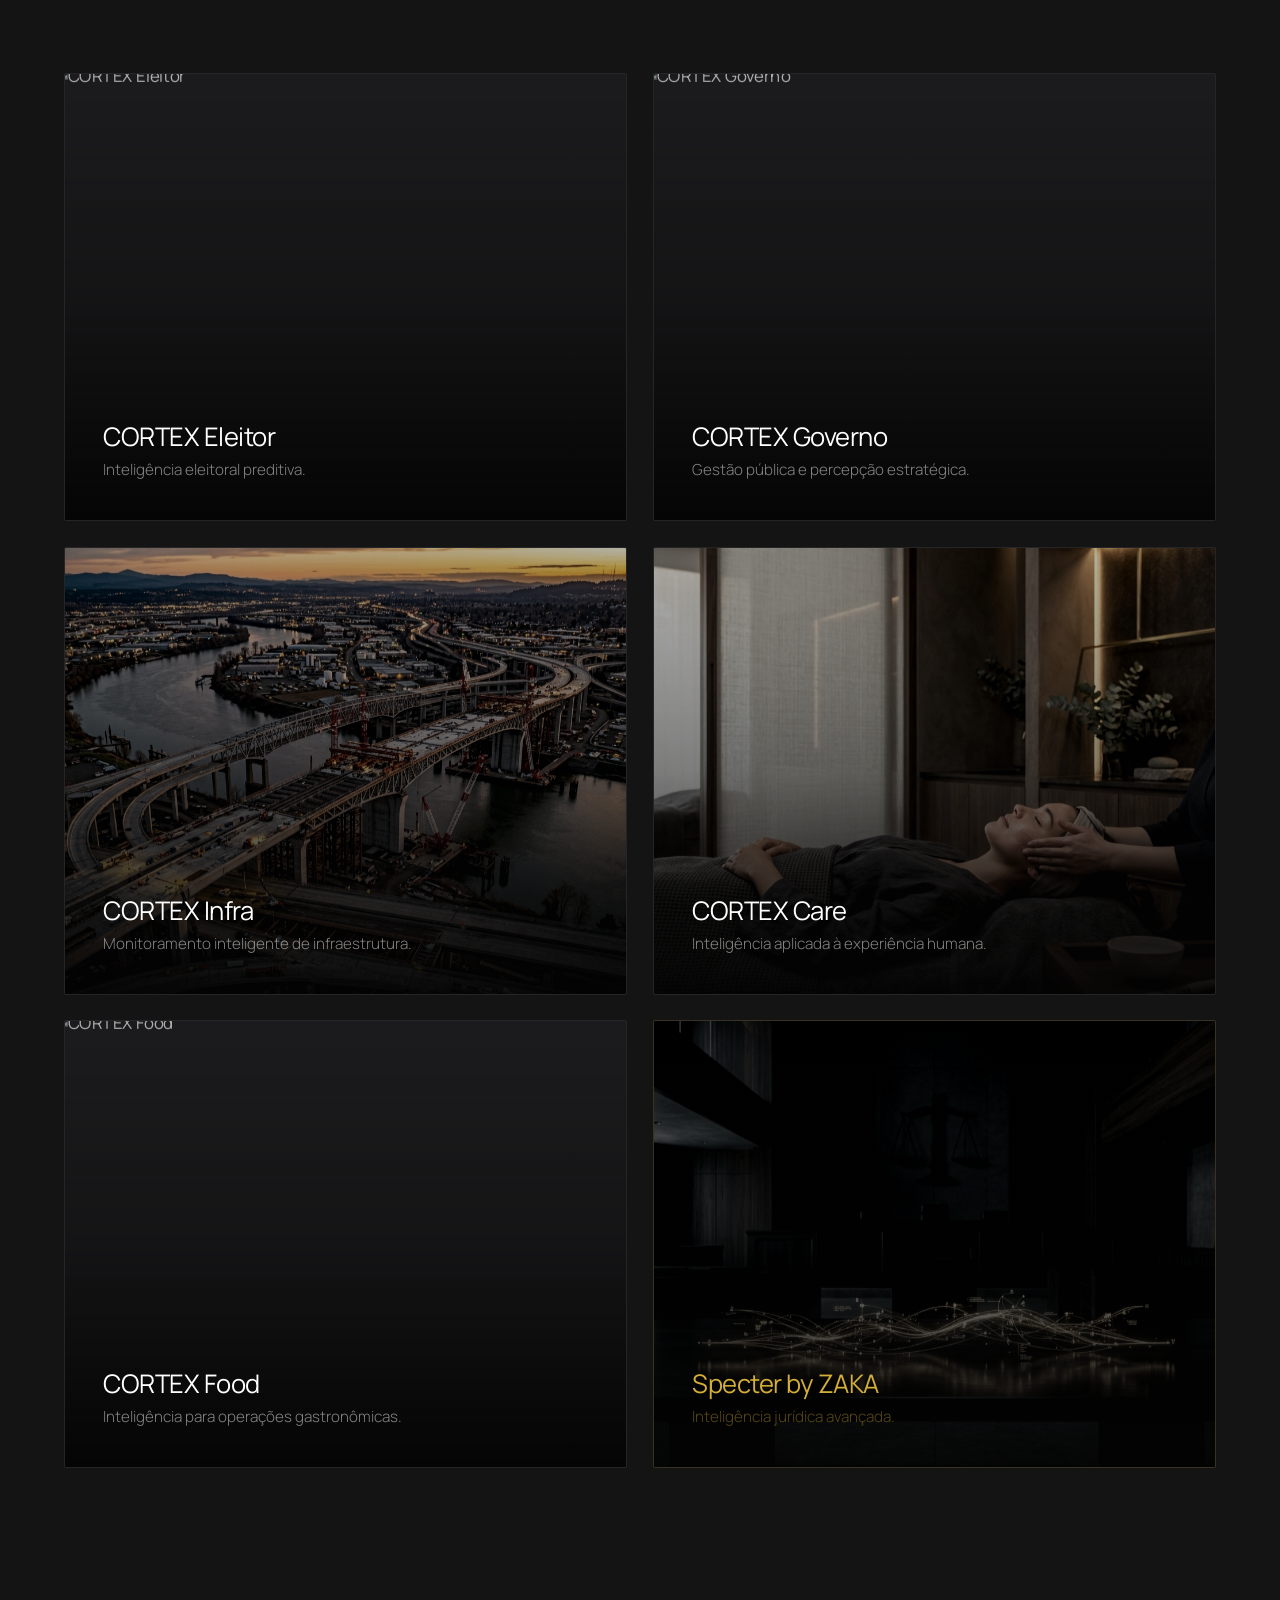
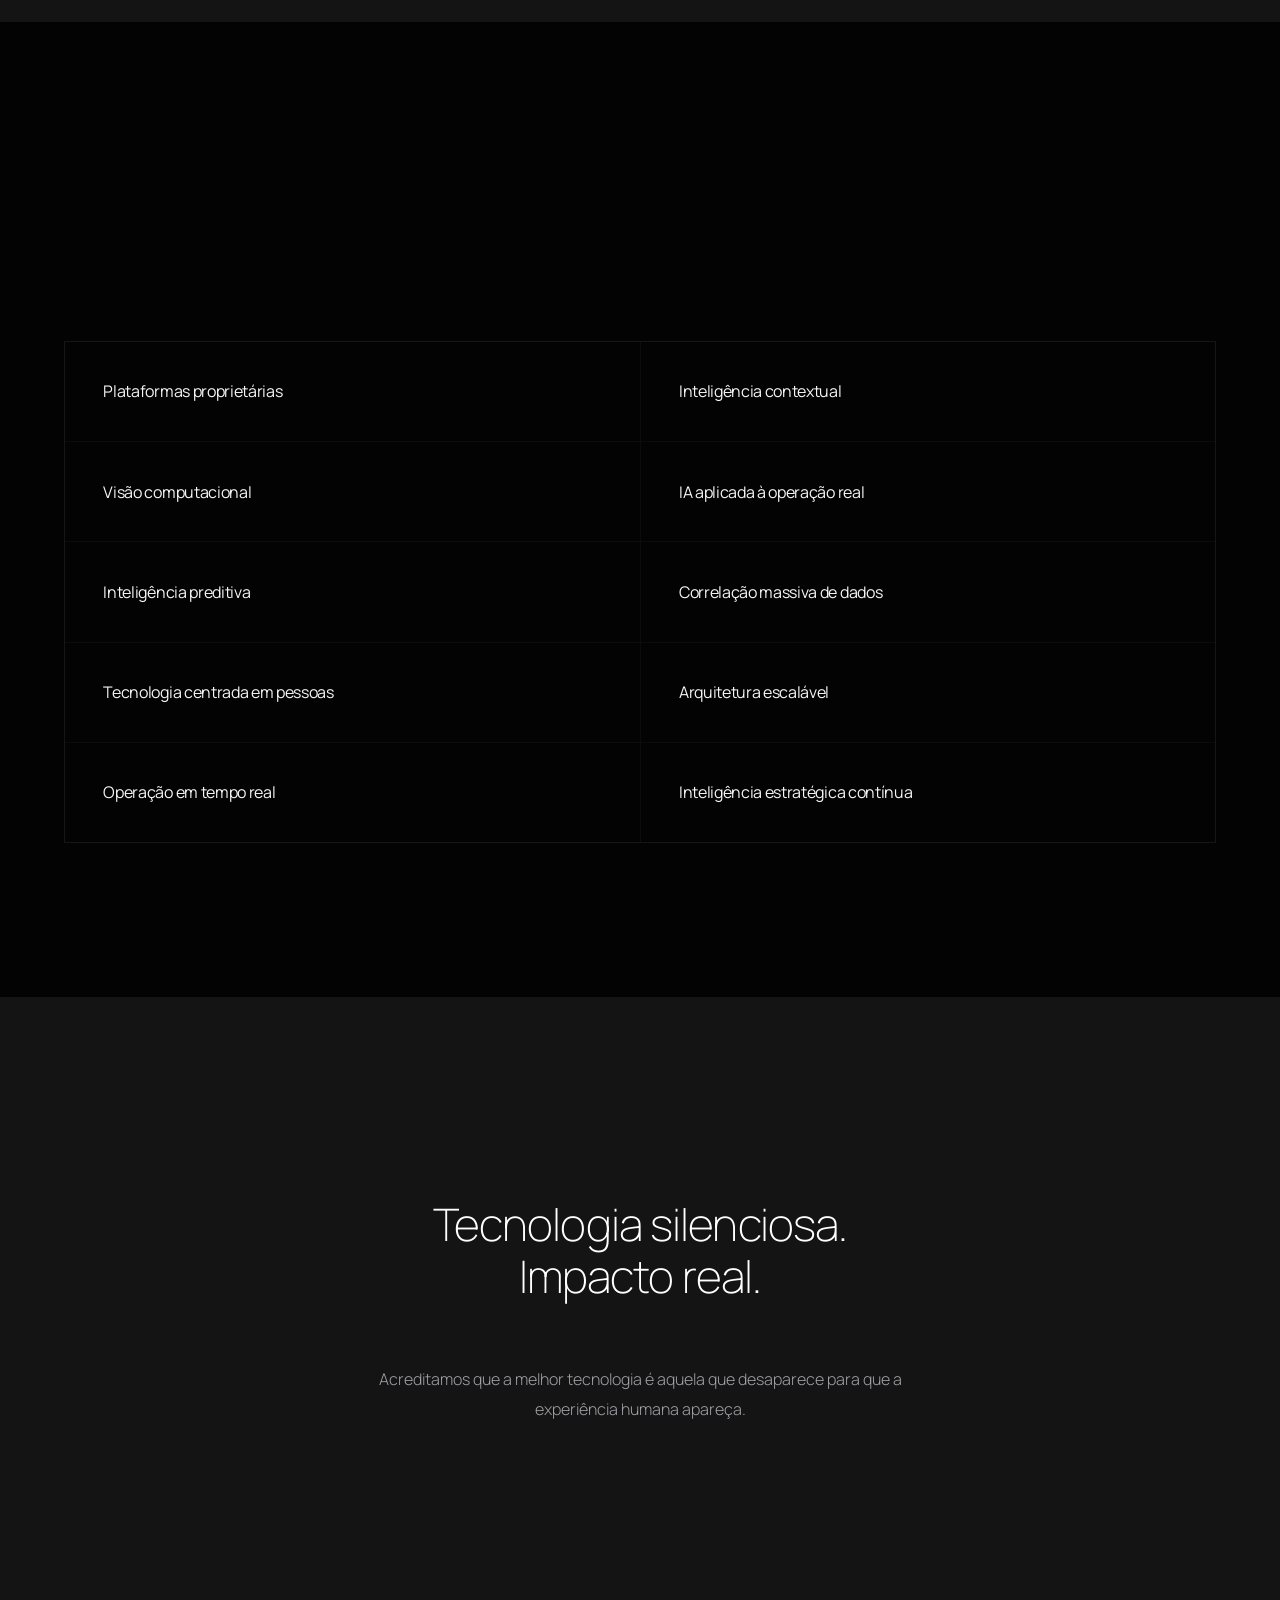
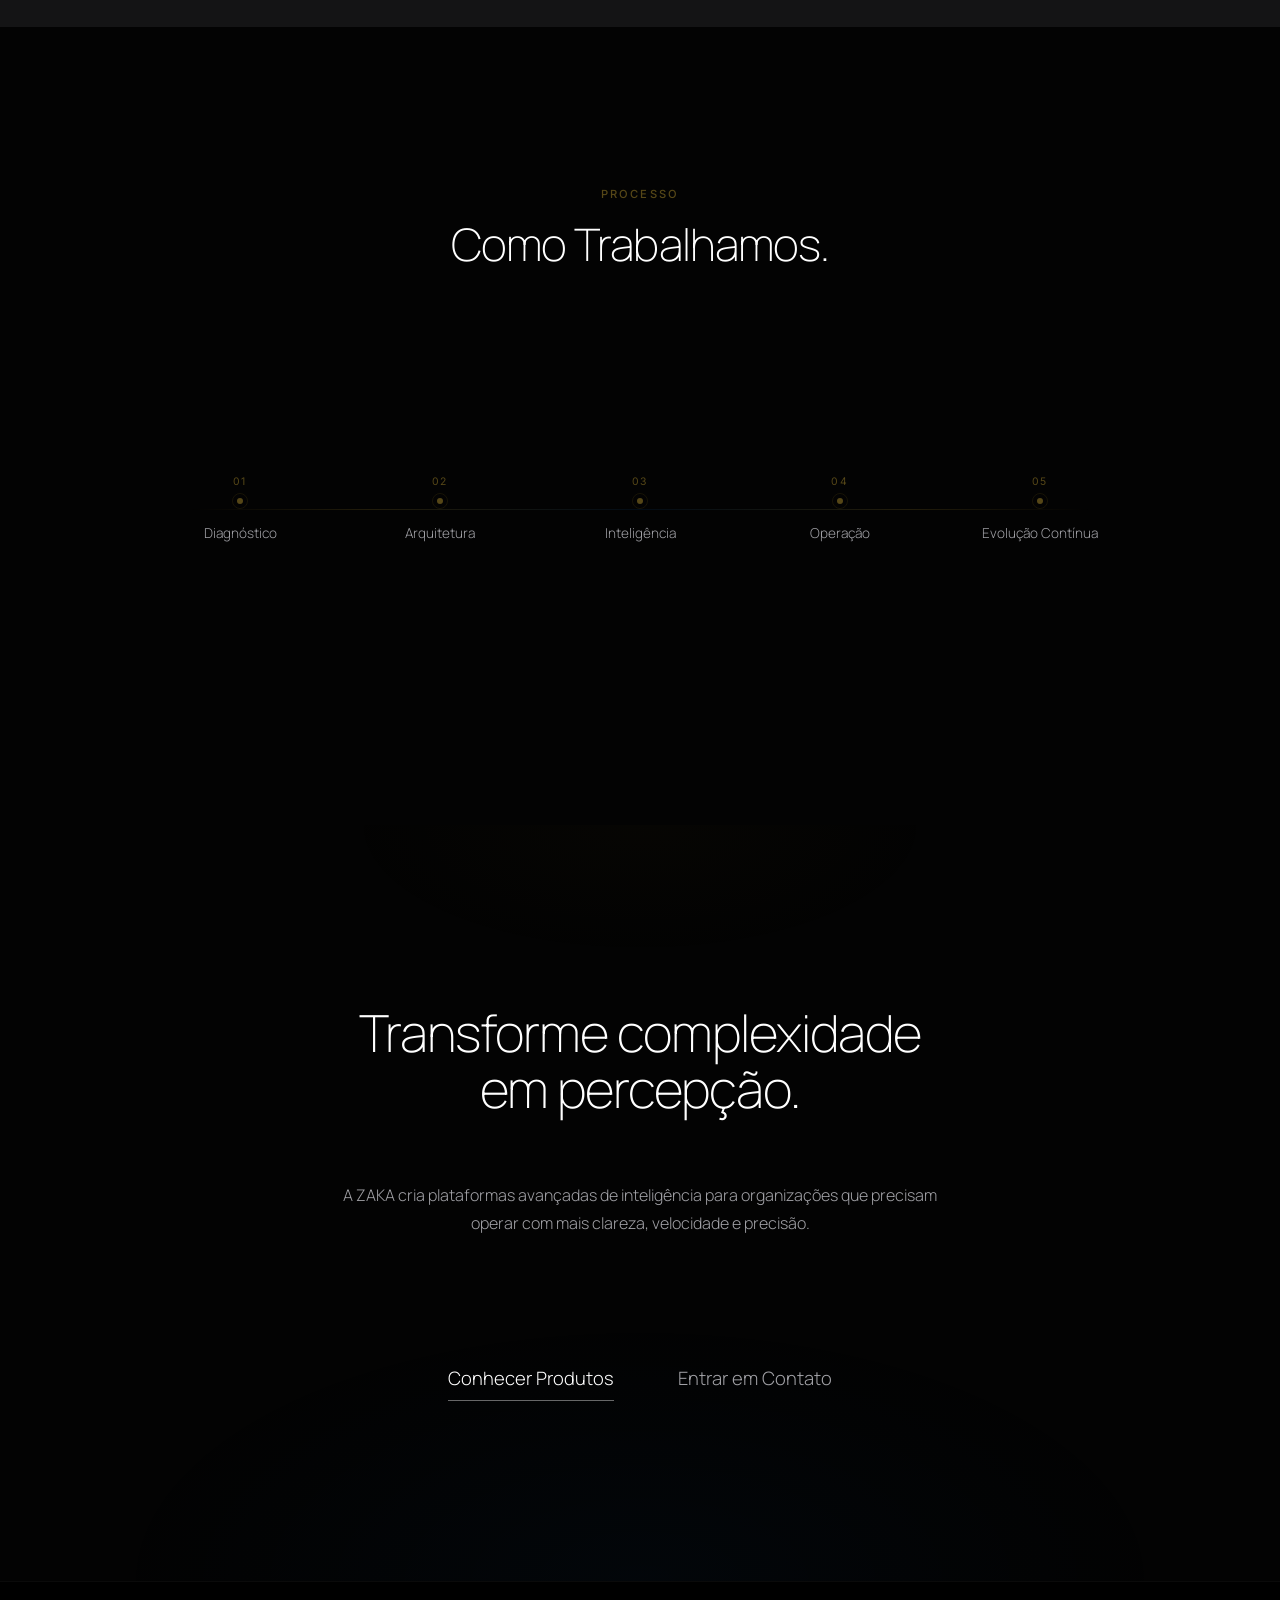
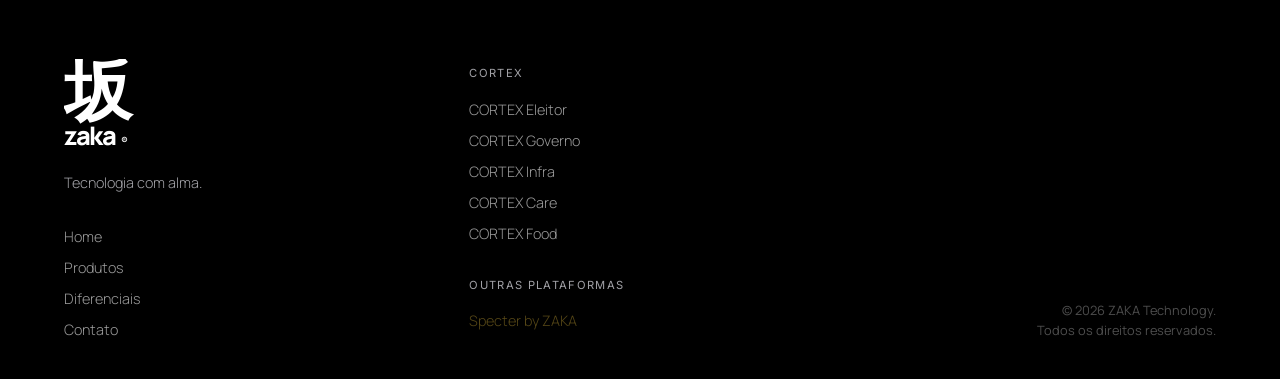
==== commit 8fa9f287: "feat(ui): update header and footer logos to inline SVG" ====
--- a/index.html
+++ b/index.html
@@ -27,7 +27,12 @@
   <!-- GLOBAL MENU -->
   <header class="nav-header">
     <div class="container nav-container">
-      <a href="index.html" class="nav-logo">ZAKA<span class="text-gold">®</span></a>
+      <a href="index.html" class="nav-logo" style="display: flex; align-items: center;">
+        <svg viewBox="0 0 88 28" height="28" fill="currentColor" xmlns="http://www.w3.org/2000/svg">
+          <text x="0" y="22" font-family="var(--font-primary), sans-serif" font-weight="800" font-size="28" letter-spacing="-0.04em">zaka</text>
+          <text x="66" y="22" font-family="var(--font-primary), sans-serif" font-weight="700" font-size="12">®</text>
+        </svg>
+      </a>
 
       <nav class="nav-links">
         <a href="index.html" class="nav-link" style="color: var(--color-white);">Home</a>
@@ -403,7 +408,13 @@
       <div class="footer-grid">
 
         <div class="footer-brand">
-          <a href="index.html" class="nav-logo">ZAKA<span class="text-gold">®</span></a>
+          <a href="index.html" class="nav-logo" style="display: inline-block;">
+            <svg viewBox="0 0 100 120" height="90" fill="currentColor" xmlns="http://www.w3.org/2000/svg" style="display: block;">
+              <text x="0" y="75" font-family="var(--font-primary), sans-serif" font-weight="800" font-size="90">坂</text>
+              <text x="0" y="115" font-family="var(--font-primary), sans-serif" font-weight="800" font-size="34" letter-spacing="-0.05em">zaka</text>
+              <text x="76" y="115" font-family="var(--font-primary), sans-serif" font-weight="700" font-size="14">®</text>
+            </svg>
+          </a>
           <p>Tecnologia com alma.</p>
           <div class="footer-nav-list" style="margin-top: var(--space-md);">
             <a href="index.html" class="footer-link">Home</a>
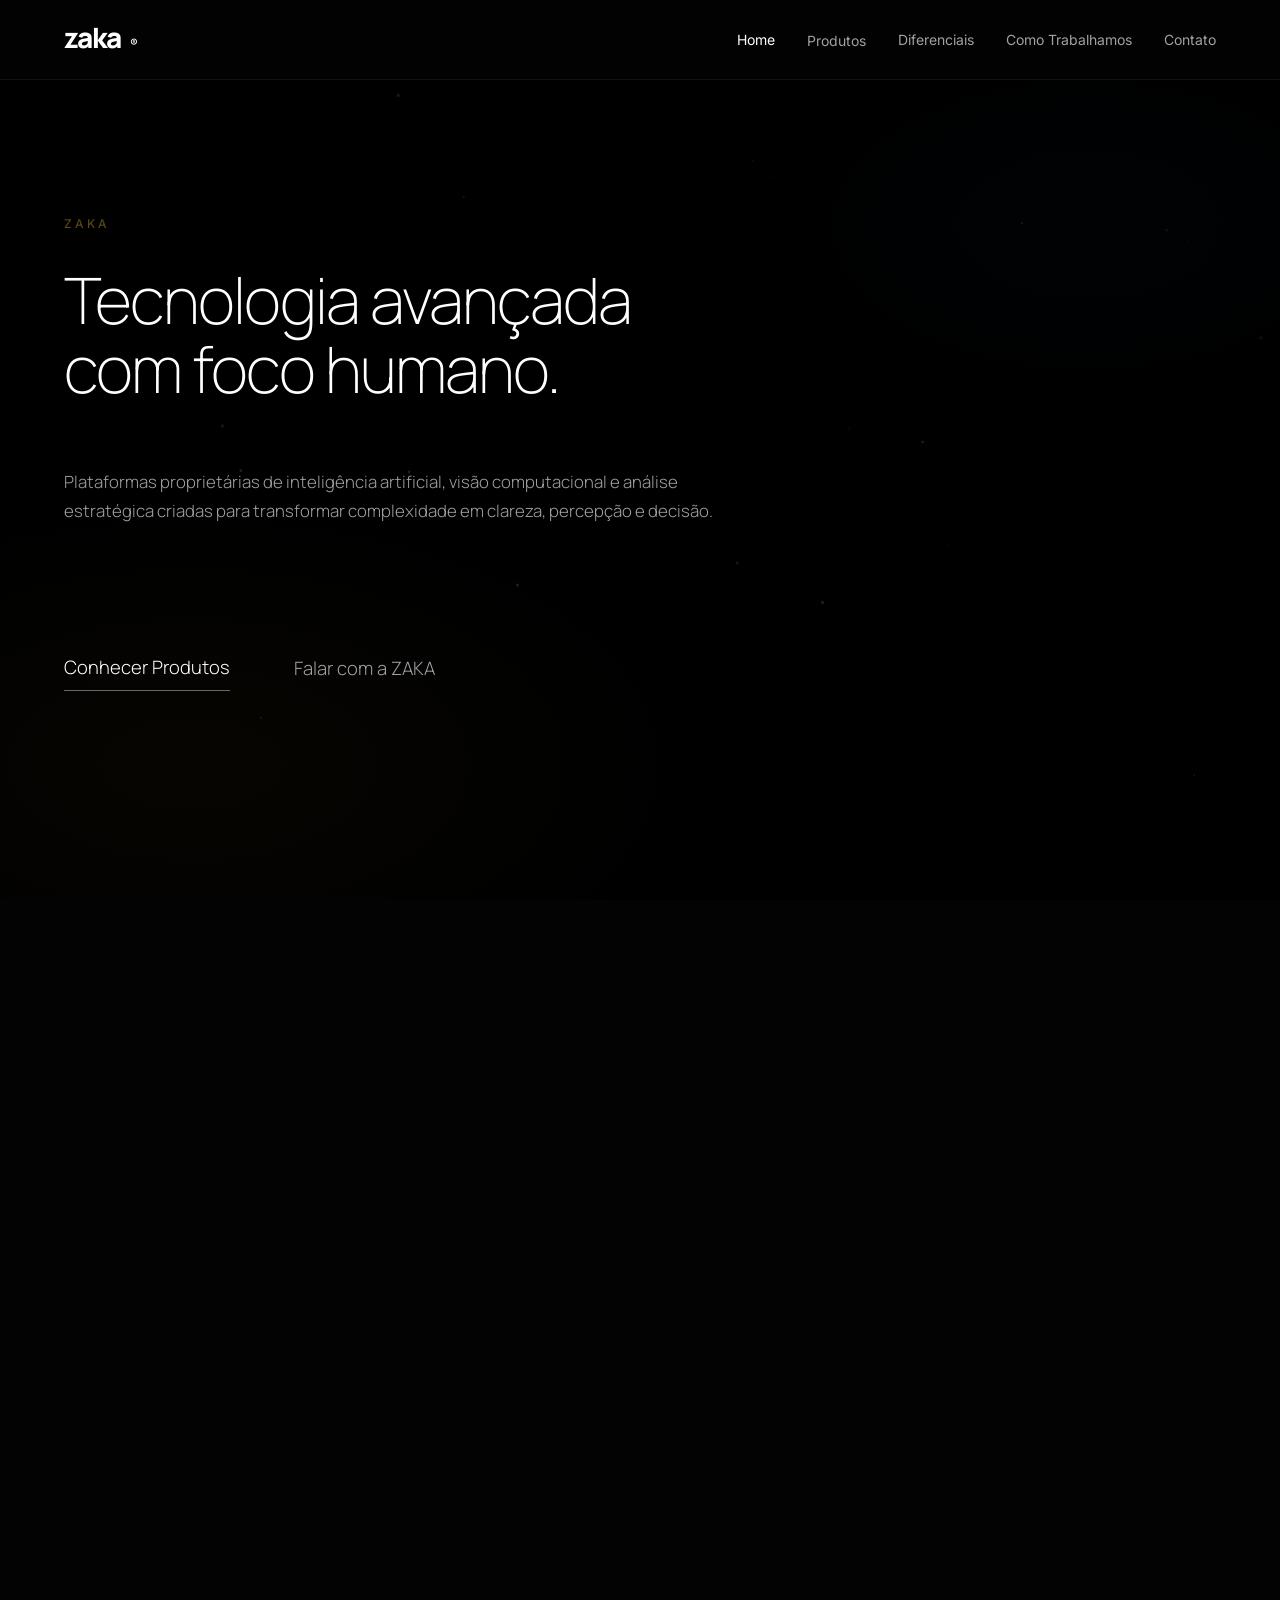
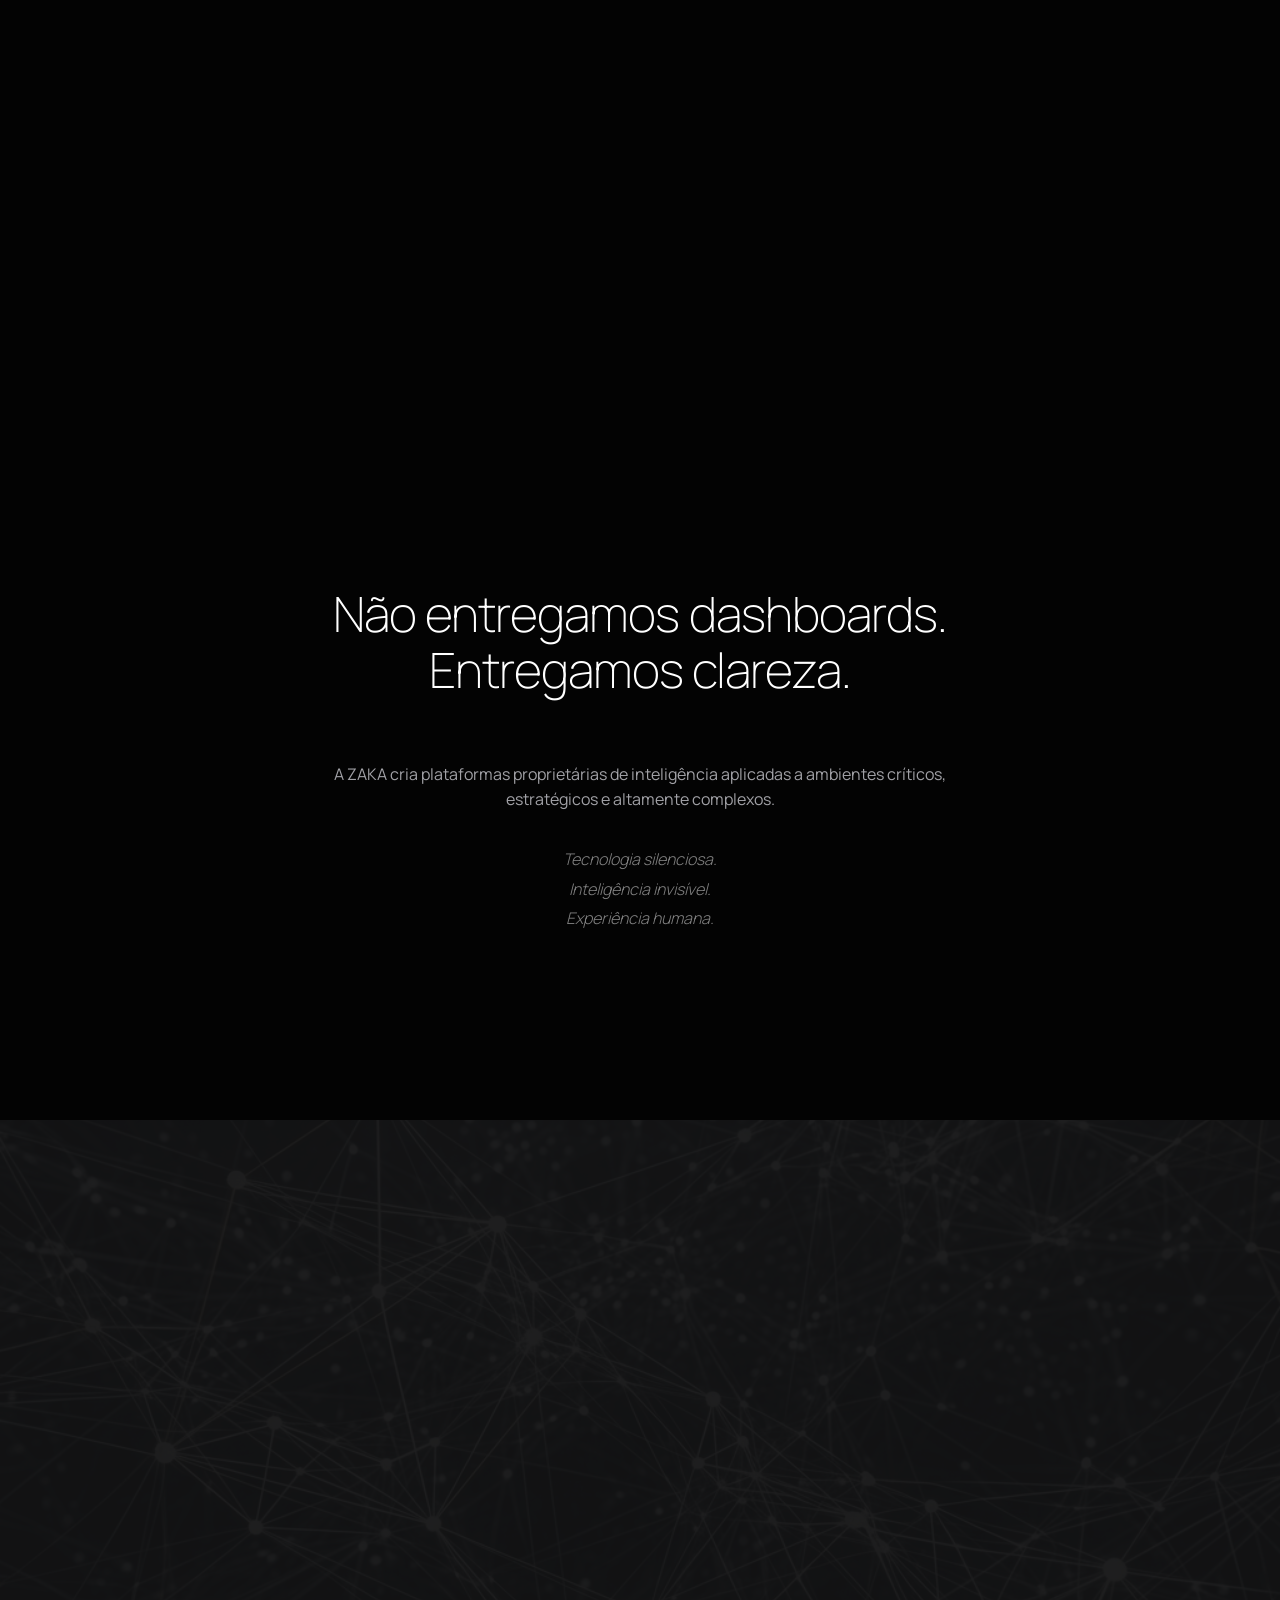
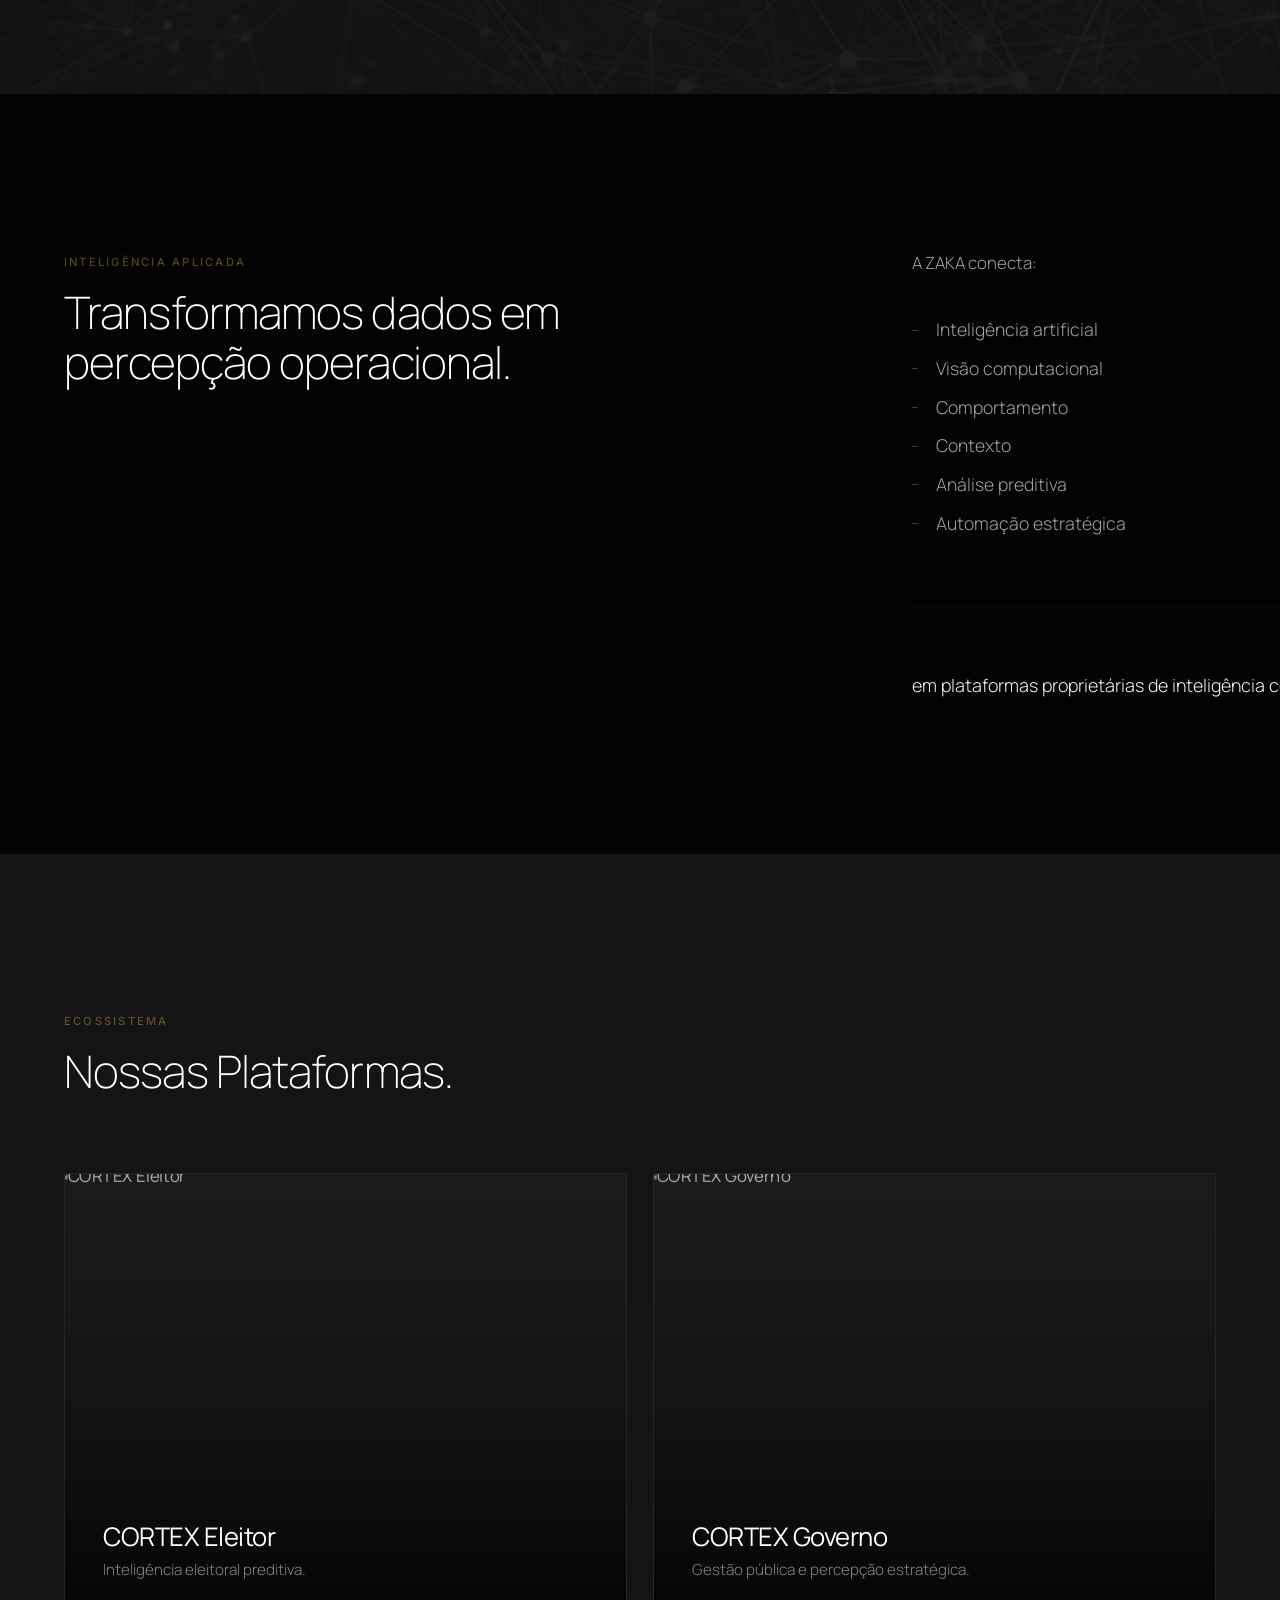
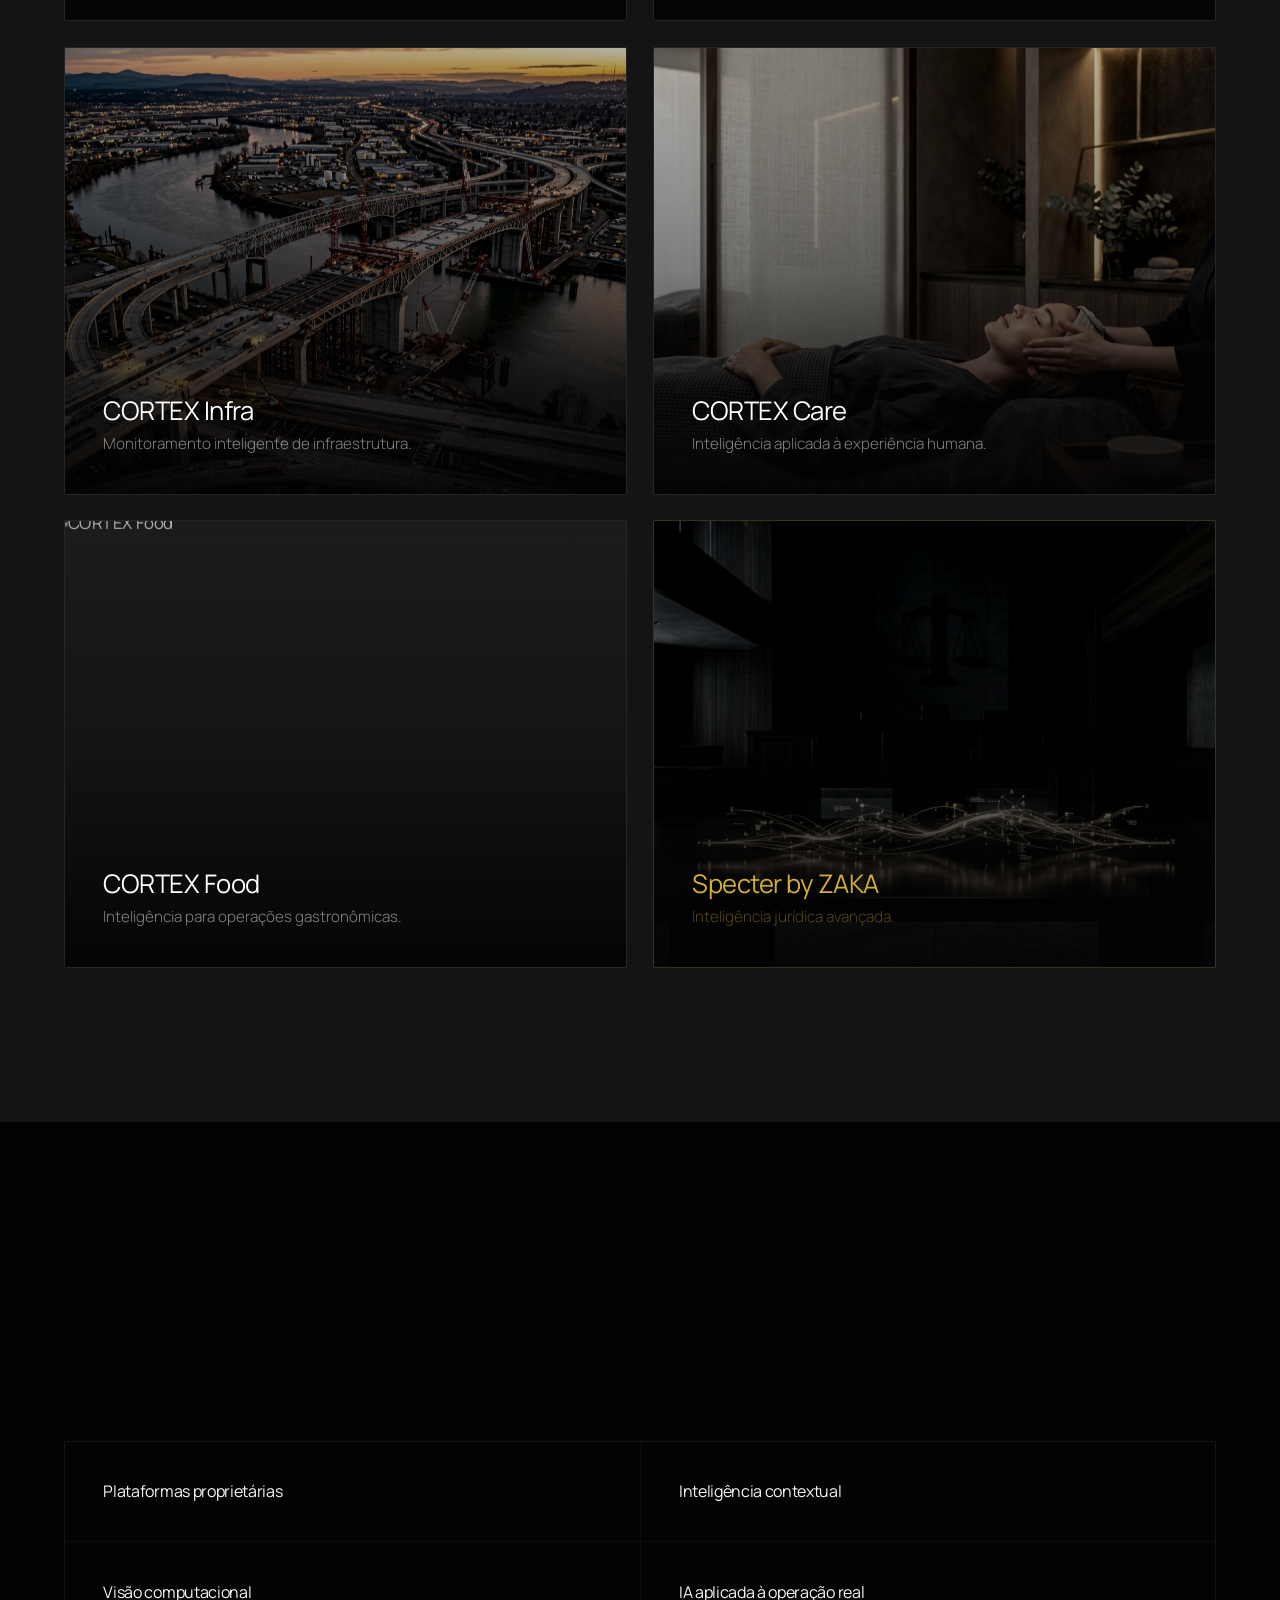
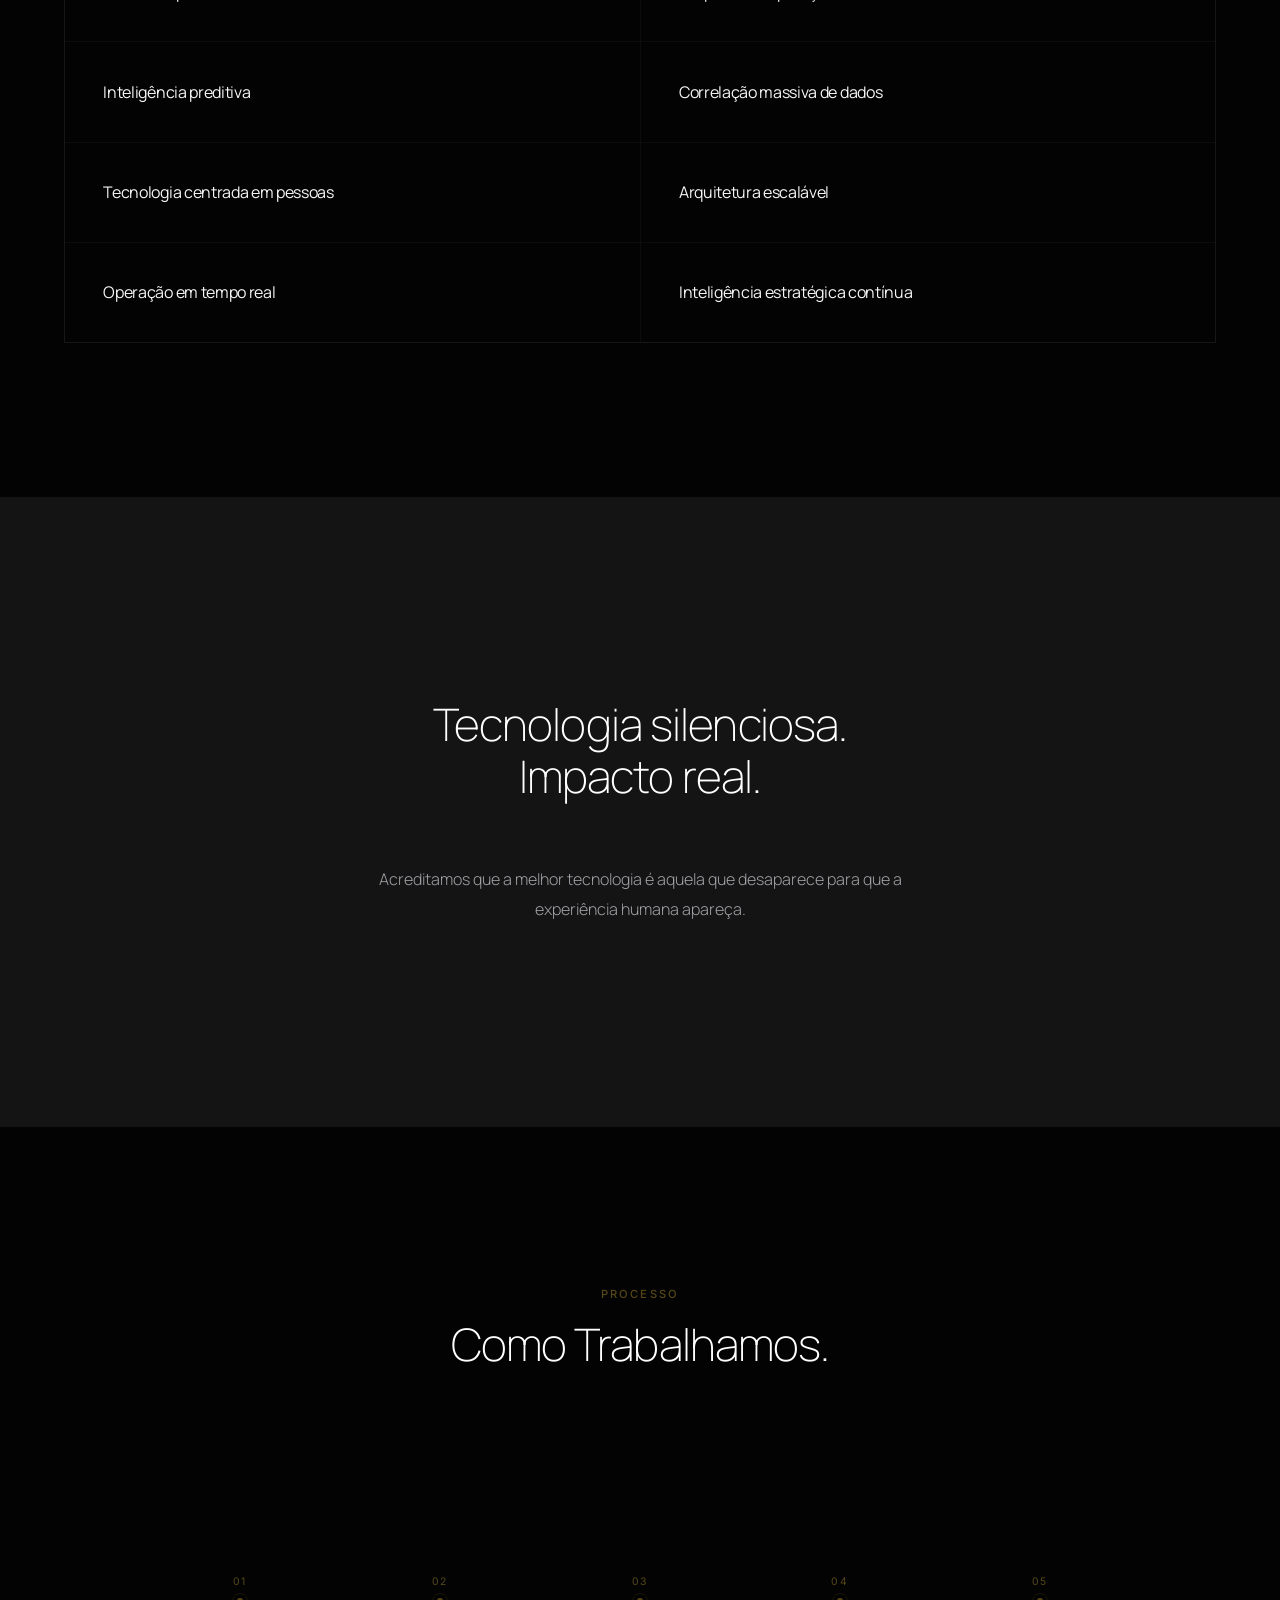
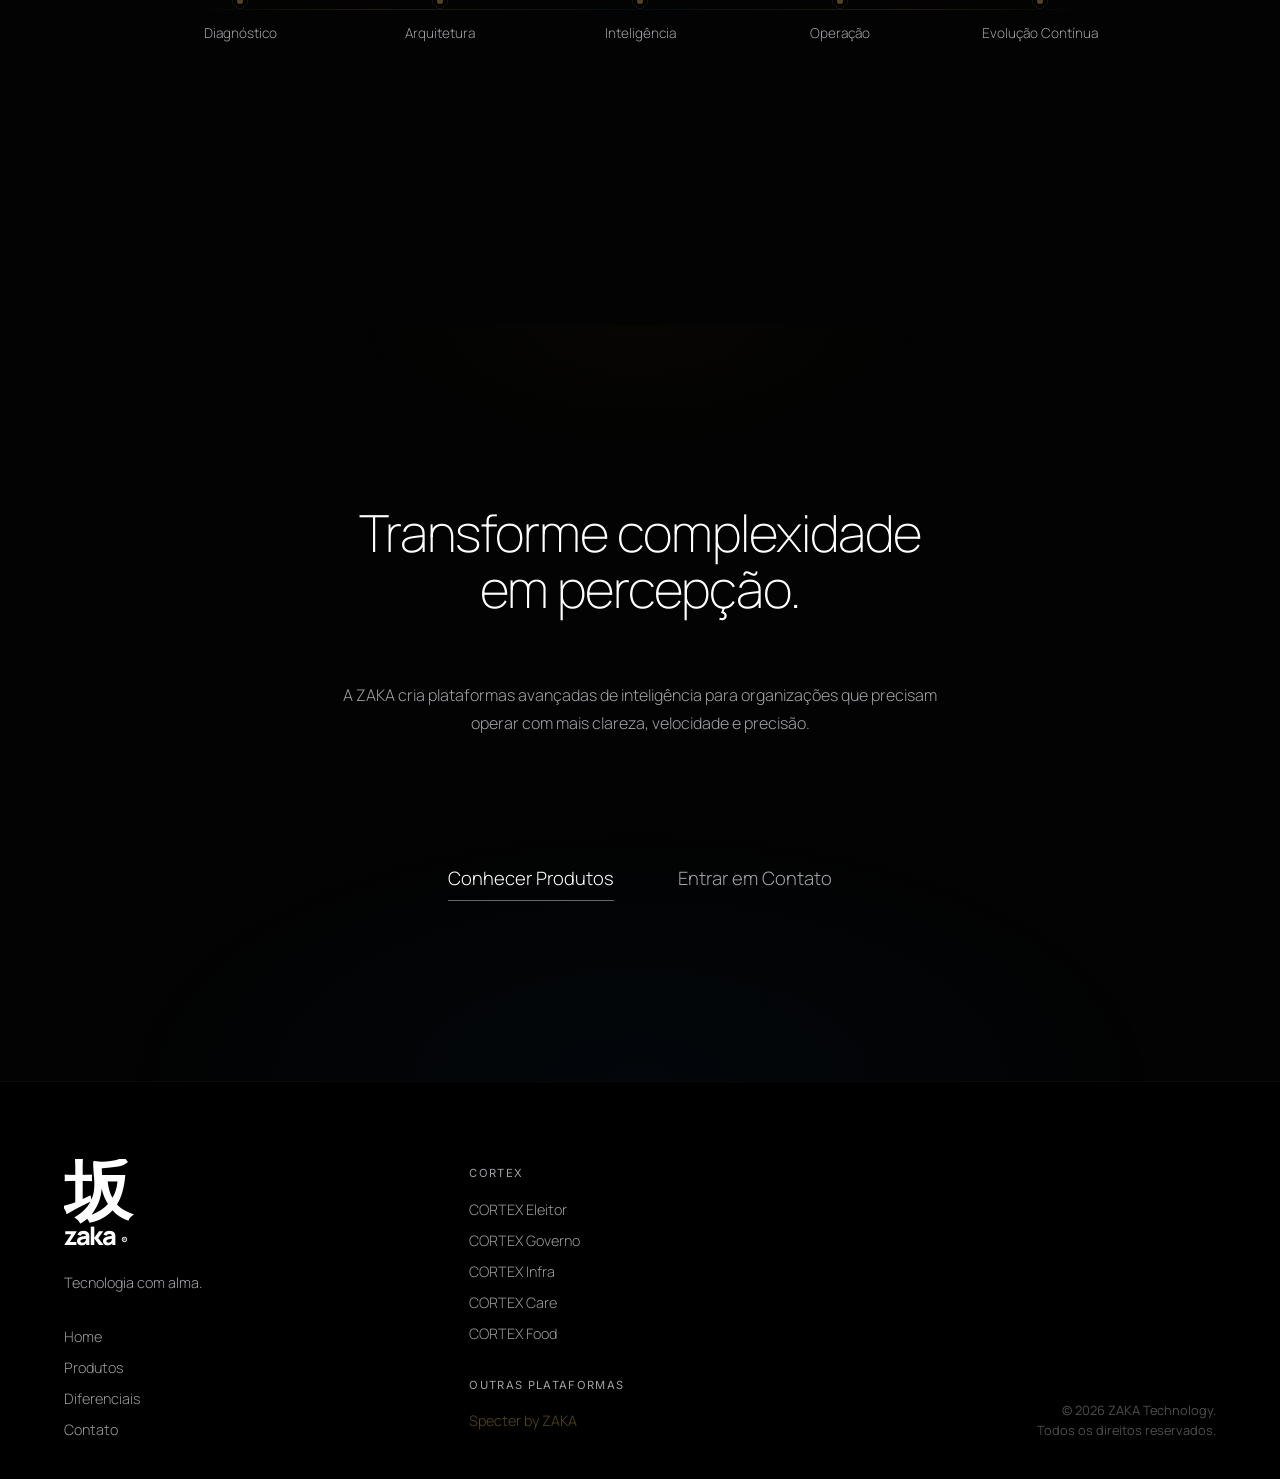
==== commit 637ce288: "feat: add scroll-scrubbing video hero to index.html with ffmpeg all-intra re-encode" ====
--- a/index.html
+++ b/index.html
@@ -85,34 +85,34 @@
 
   <main>
 
-    <!-- ===== HERO ===== -->
-    <section class="hero-home" id="hero">
-      <img src="assets/hero-home.png"
-        alt="Arquitetura japonesa contemporânea com vidro e iluminação controlada" class="hero-bg" data-parallax="0.04"
-        loading="eager">
-      <div class="hero-organic-overlay"></div>
-      <div class="home-scan"></div>
-      <canvas id="home-particles"></canvas>
-
-      <div class="container hero-content">
-        <div style="min-height: 90vh; display: flex; align-items: center;">
-          <div style="max-width: 900px;">
-            <span class="hero-eyebrow fade-up delay-1">ZAKA</span>
-            <h1 class="hero-headline fade-up delay-2">
-              Tecnologia avançada<br>com foco humano.
-            </h1>
-            <p class="hero-sub fade-up delay-3">
-              Plataformas proprietárias de inteligência artificial, visão computacional e análise estratégica criadas
-              para transformar complexidade em clareza, percepção e decisão.
-            </p>
-            <div class="fade-up delay-4" style="display: flex; gap: var(--space-lg); align-items: center; flex-wrap: wrap;">
-              <a href="#produtos" class="cta-primary">Conhecer Produtos</a>
-              <a href="#contato" class="cta-secondary">Falar com a ZAKA</a>
-            </div>
-          </div>
-        </div>
-      </div>
-    </section>
+    <!-- ===== HERO VIDEO SCROLL ===== -->
+    <div id="hero-scroll-container" style="height: 400vh; position: relative;">
+      <section class="hero-home" id="hero" style="position: sticky; top: 0; height: 100vh; overflow: hidden; margin: 0;">
+        <video id="hero-scrub-video" src="video/zaka-home-scrub.mp4" muted playsinline preload="auto" class="hero-bg" style="object-fit: cover; width: 100%; height: 100%; position: absolute; inset: 0; pointer-events: none;"></video>
+        <div class="hero-organic-overlay"></div>
+        <div class="home-scan"></div>
+        <canvas id="home-particles"></canvas>
+
+        <div class="container hero-content">
+          <div style="min-height: 90vh; display: flex; align-items: center;">
+            <div style="max-width: 900px;">
+              <span class="hero-eyebrow fade-up delay-1">ZAKA</span>
+              <h1 class="hero-headline fade-up delay-2">
+                Tecnologia avançada<br>com foco humano.
+              </h1>
+              <p class="hero-sub fade-up delay-3">
+                Plataformas proprietárias de inteligência artificial, visão computacional e análise estratégica criadas
+                para transformar complexidade em clareza, percepção e decisão.
+              </p>
+              <div class="fade-up delay-4" style="display: flex; gap: var(--space-lg); align-items: center; flex-wrap: wrap;">
+                <a href="#produtos" class="cta-primary">Conhecer Produtos</a>
+                <a href="#contato" class="cta-secondary">Falar com a ZAKA</a>
+              </div>
+            </div>
+          </div>
+        </div>
+      </section>
+    </div>
 
 
     <!-- ===== MANIFESTO ===== -->
@@ -509,6 +509,47 @@
     });
   </script>
 
+  <!-- VIDEO SCRUBBING LOGIC -->
+  <script>
+    document.addEventListener("DOMContentLoaded", () => {
+      const video = document.getElementById("hero-scrub-video");
+      const container = document.getElementById("hero-scroll-container");
+      
+      if (!video || !container) return;
+
+      video.load();
+
+      const updateVideoTime = () => {
+        if (!video.duration || isNaN(video.duration)) return;
+        
+        const containerTop = container.offsetTop;
+        const containerHeight = container.offsetHeight;
+        const windowHeight = window.innerHeight;
+        const scrollableDistance = containerHeight - windowHeight;
+        
+        let scrollY = window.scrollY - containerTop;
+        if (scrollY < 0) scrollY = 0;
+        if (scrollY > scrollableDistance) scrollY = scrollableDistance;
+        
+        const progress = scrollY / scrollableDistance;
+        video.currentTime = progress * video.duration;
+      };
+
+      let ticking = false;
+      window.addEventListener("scroll", () => {
+        if (!ticking) {
+          window.requestAnimationFrame(() => {
+            updateVideoTime();
+            ticking = false;
+          });
+          ticking = true;
+        }
+      }, { passive: true });
+
+      video.addEventListener("loadedmetadata", updateVideoTime);
+    });
+  </script>
+
 </body>
 
 </html>
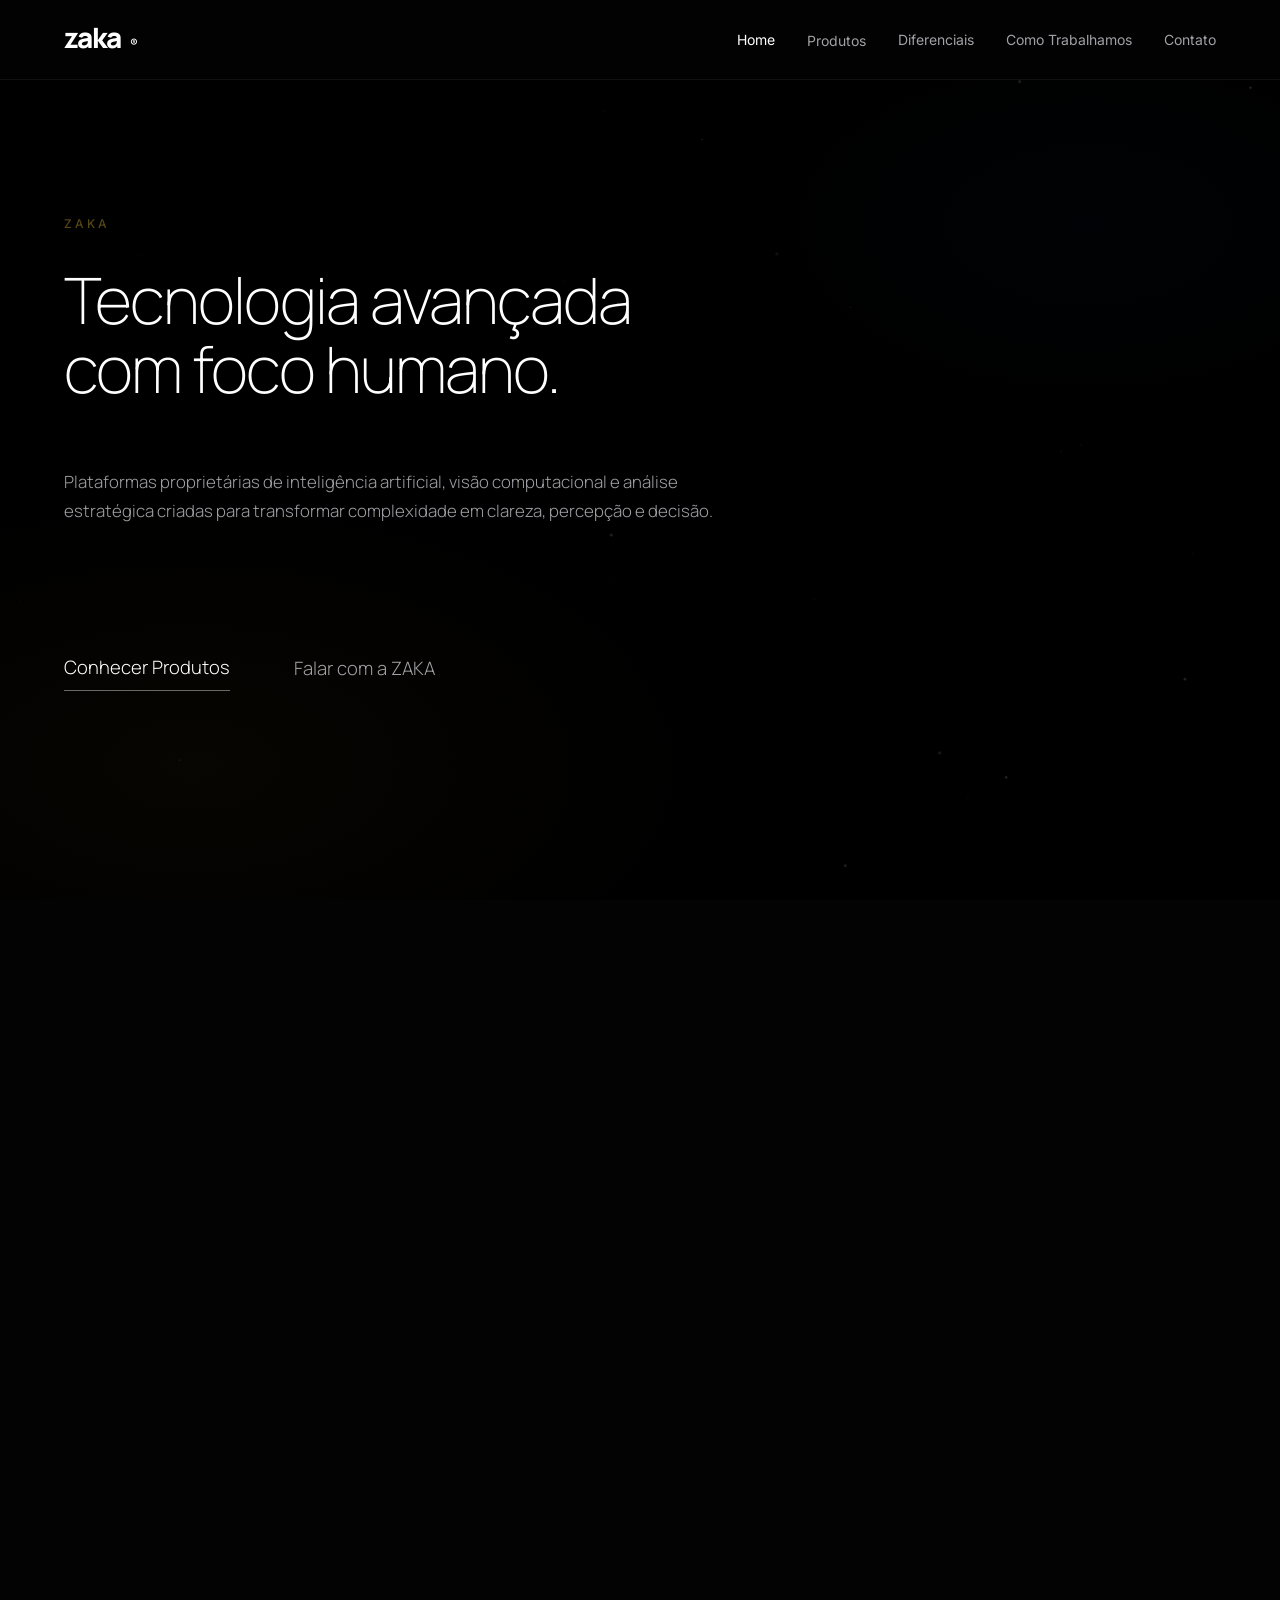
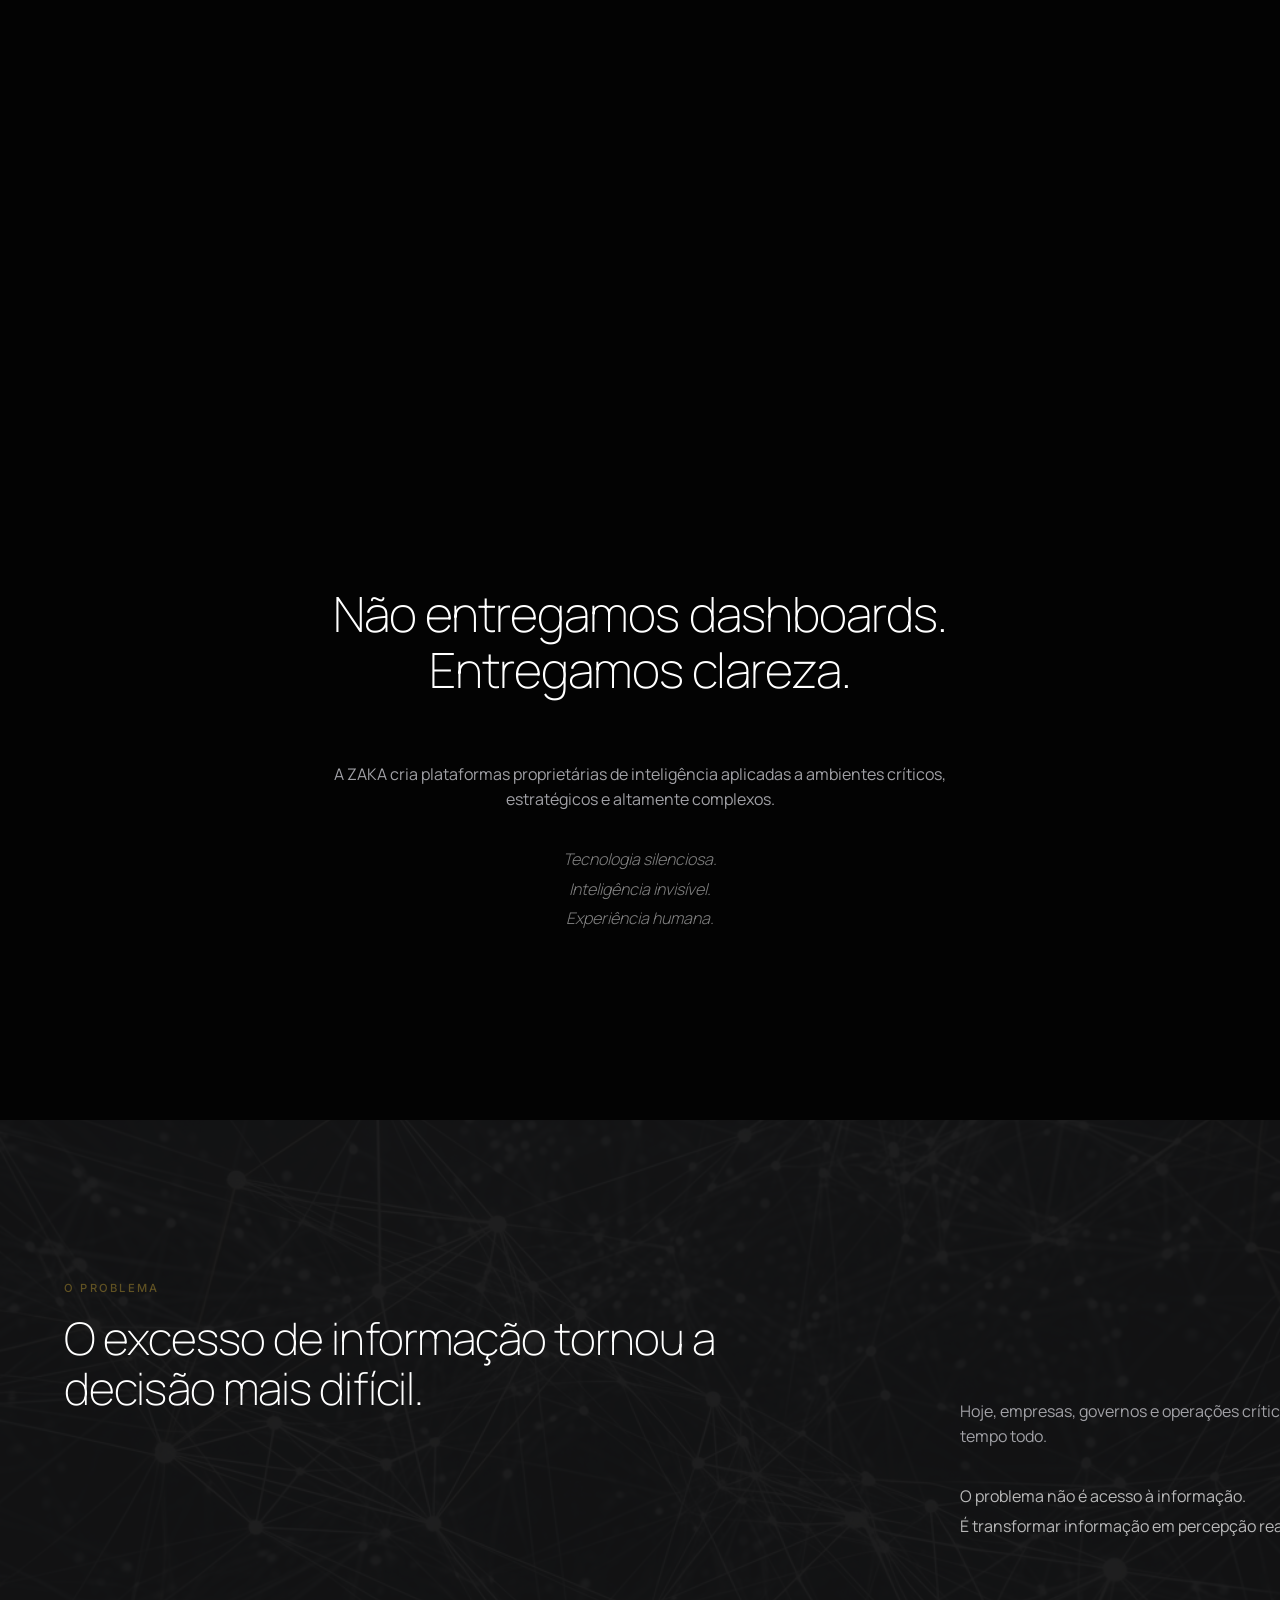
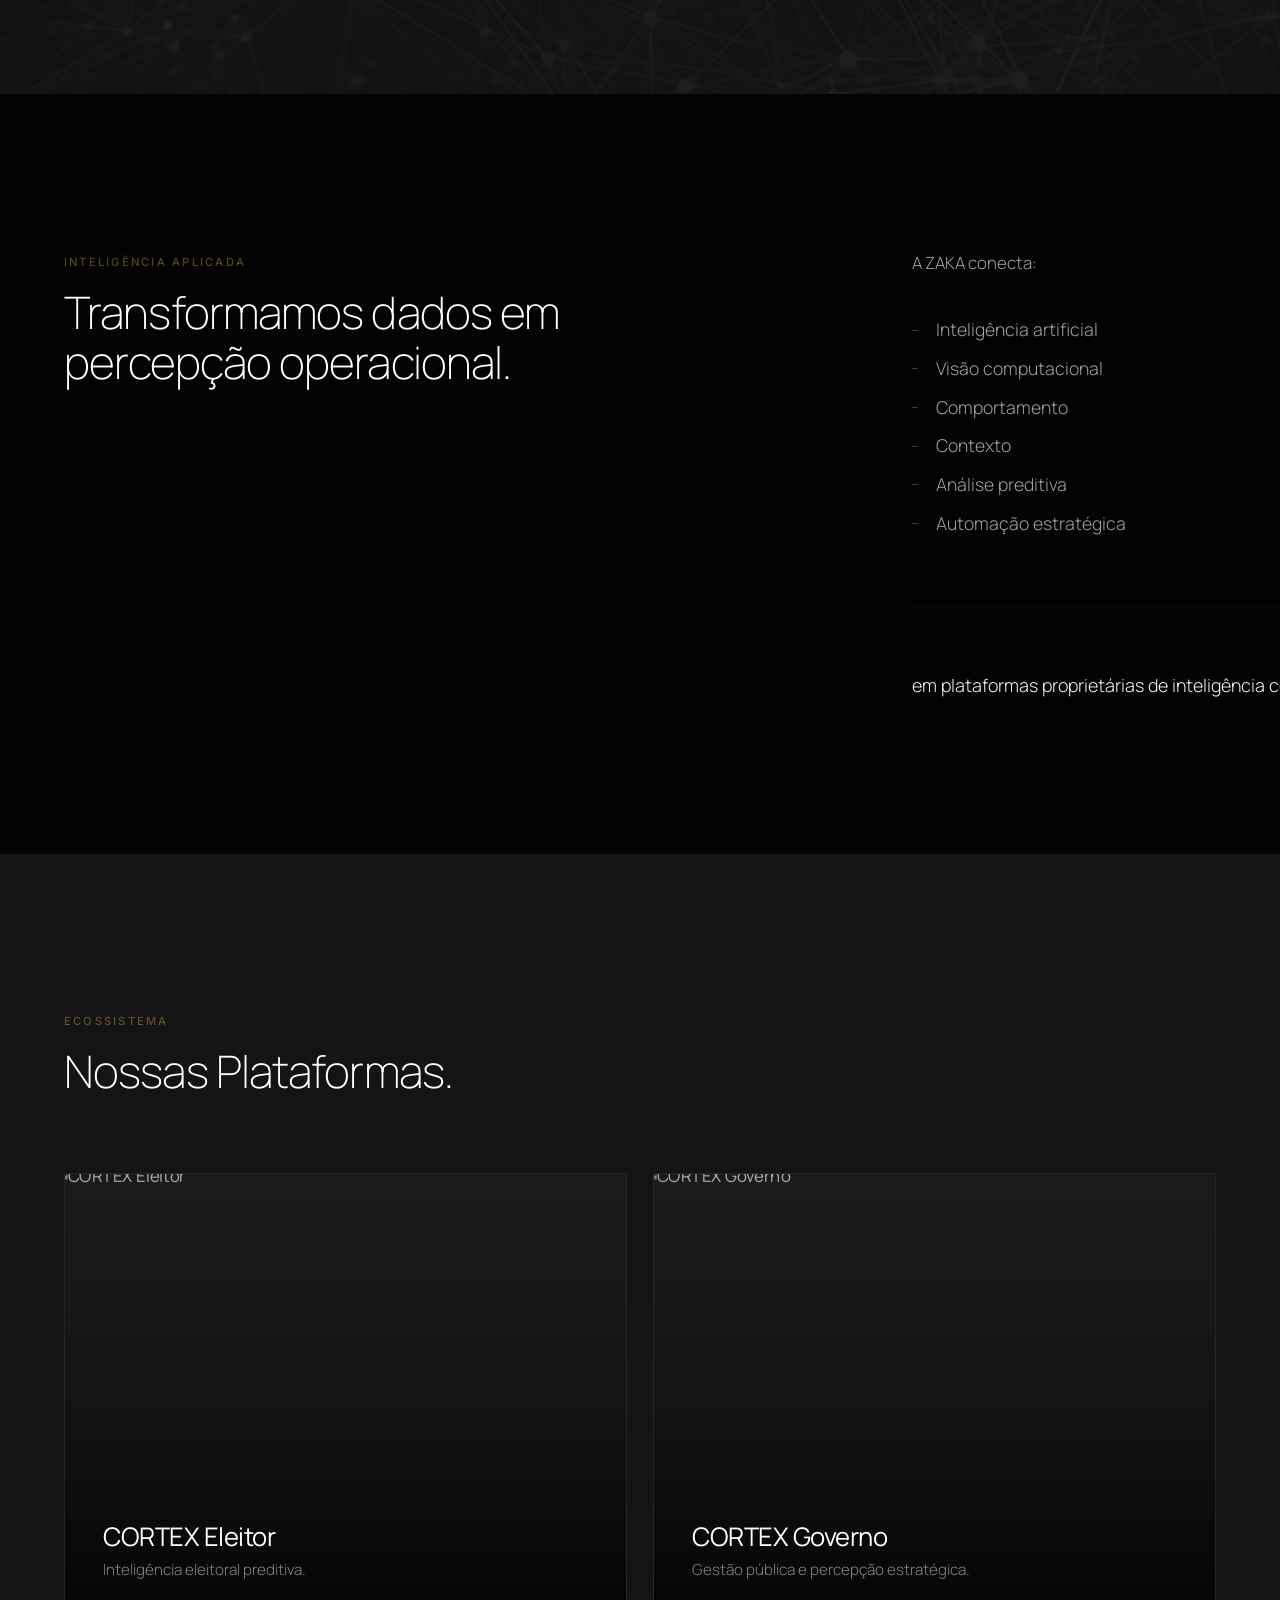
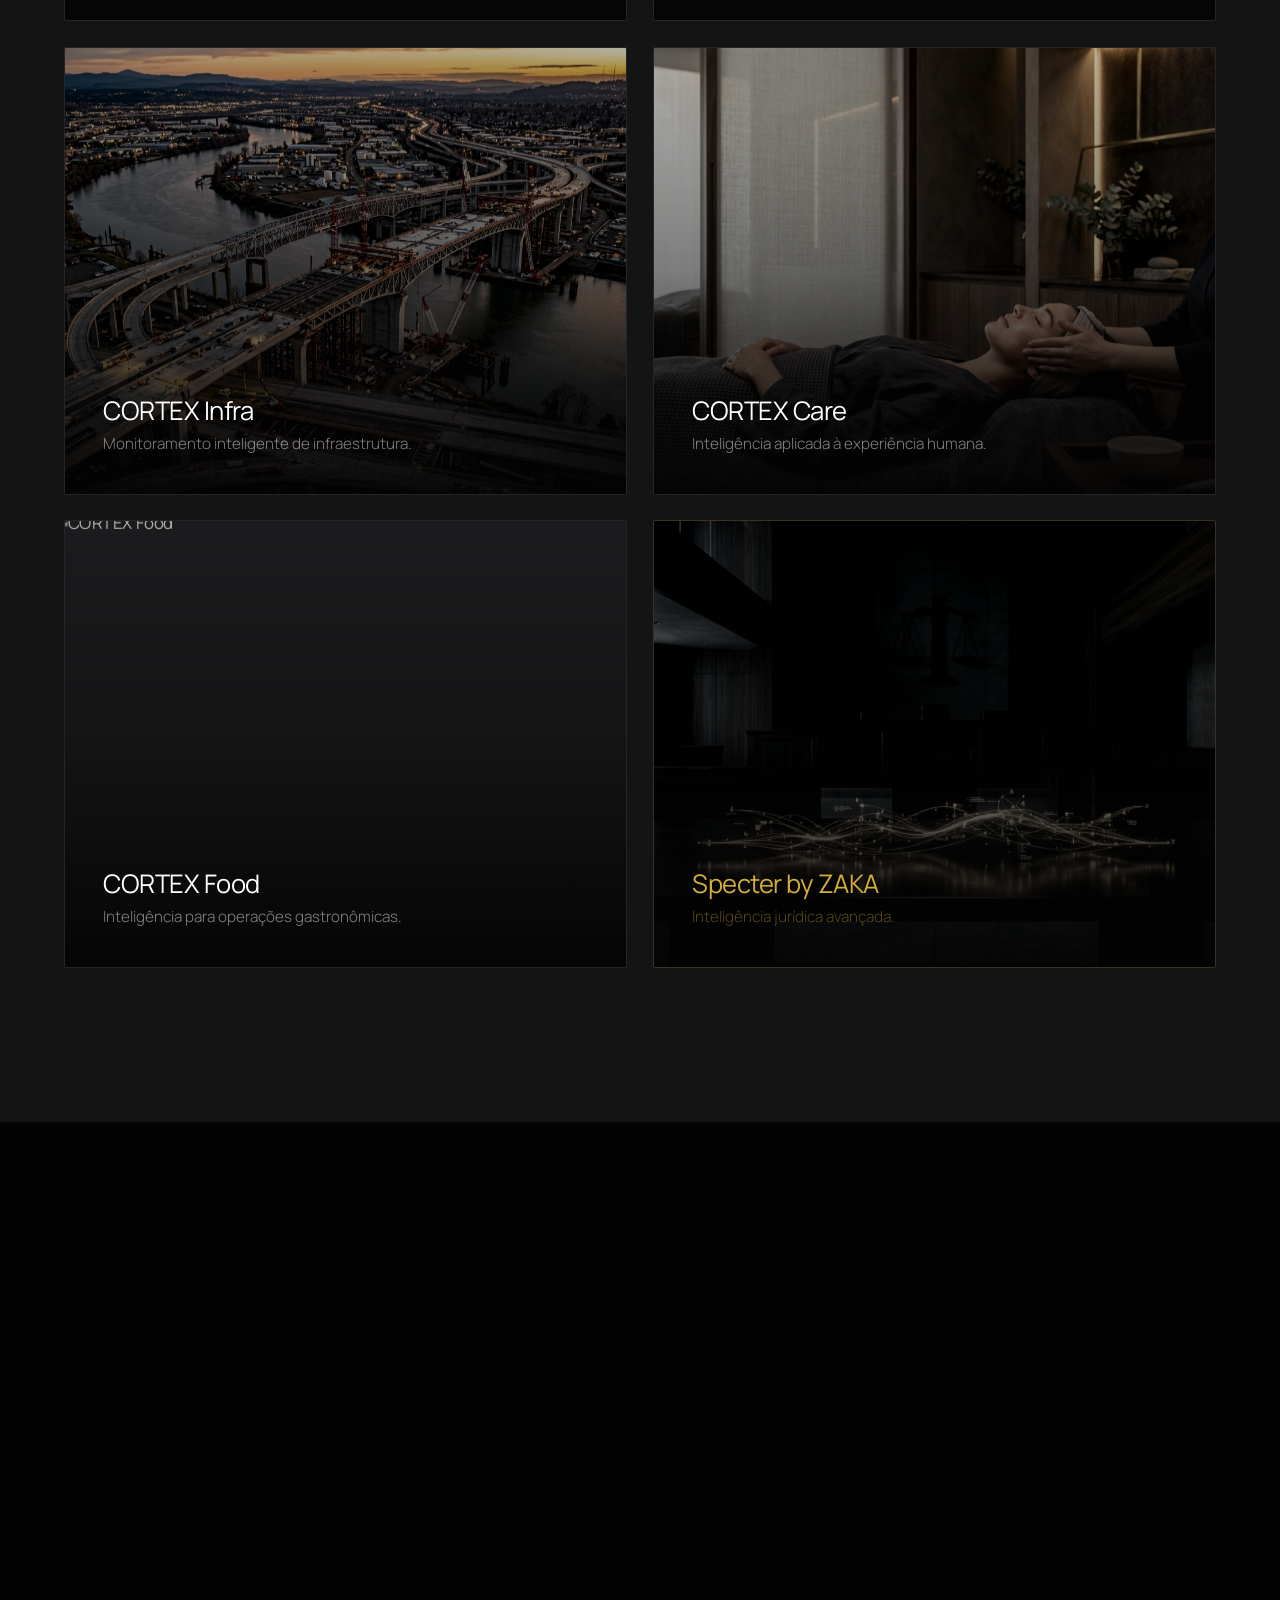
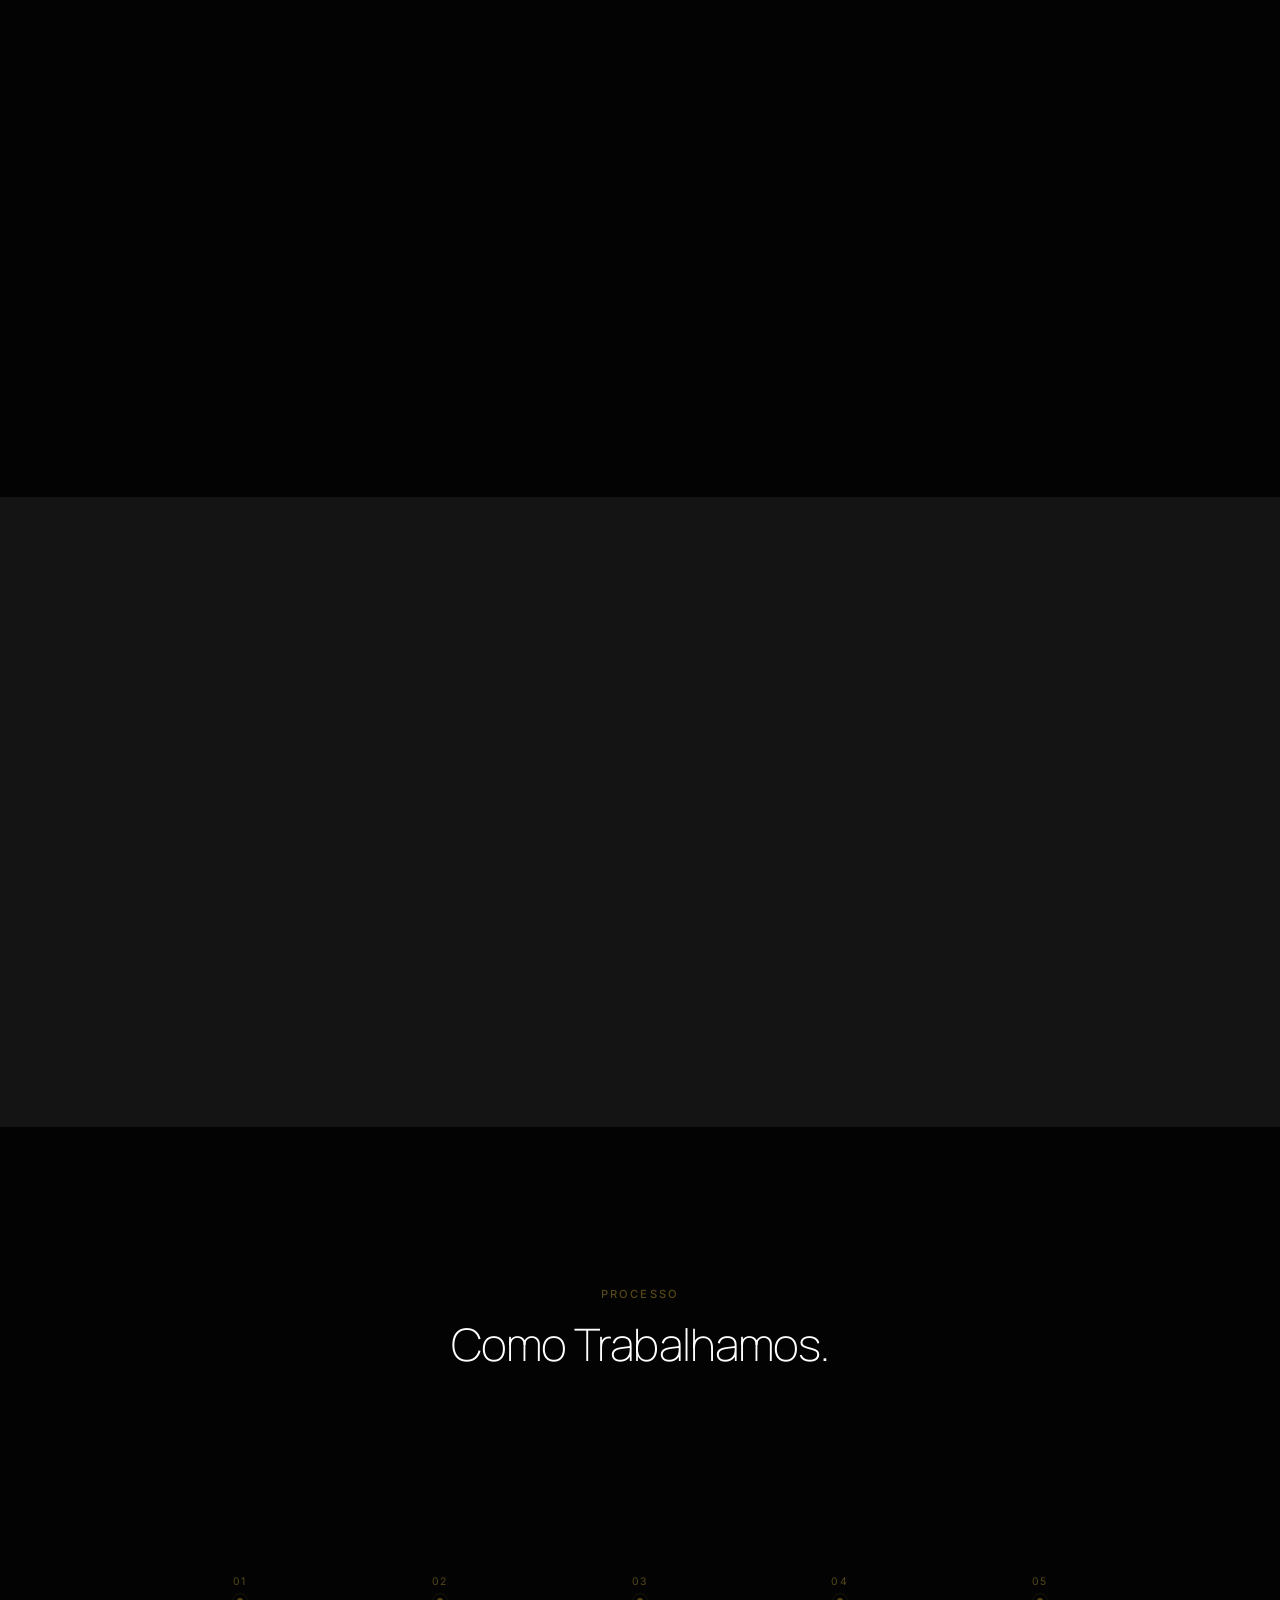
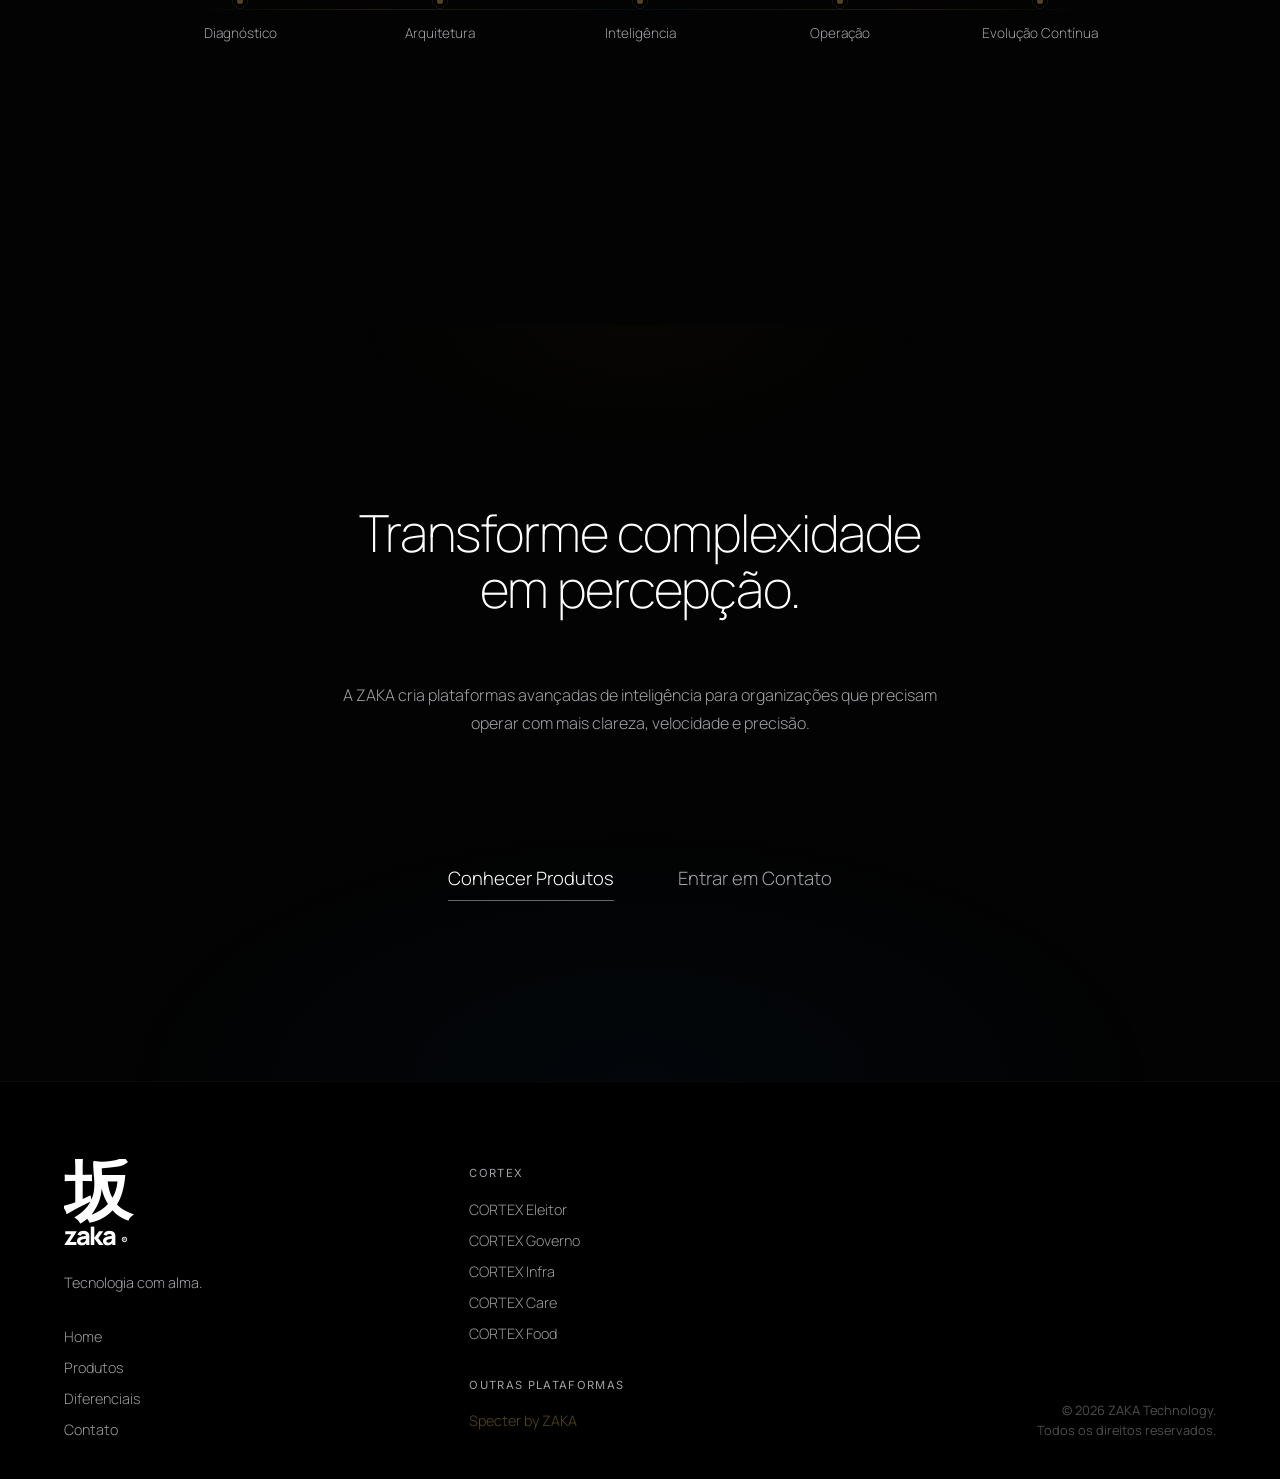
==== commit 1b34a725: "fix: override hero-bg CSS on video element to prevent scale truncation and restore visibility" ====
--- a/index.html
+++ b/index.html
@@ -88,7 +88,7 @@
     <!-- ===== HERO VIDEO SCROLL ===== -->
     <div id="hero-scroll-container" style="height: 400vh; position: relative;">
       <section class="hero-home" id="hero" style="position: sticky; top: 0; height: 100vh; overflow: hidden; margin: 0;">
-        <video id="hero-scrub-video" src="video/zaka-home-scrub.mp4" muted playsinline preload="auto" class="hero-bg" style="object-fit: cover; width: 100%; height: 100%; position: absolute; inset: 0; pointer-events: none;"></video>
+        <video id="hero-scrub-video" src="video/zaka-home-scrub.mp4" muted playsinline preload="auto" class="hero-bg" style="object-fit: cover; width: 100%; height: 100%; position: absolute; inset: 0; pointer-events: none; transform: none; filter: grayscale(15%) contrast(110%) brightness(0.9); opacity: 0.35; transition: none;"></video>
         <div class="hero-organic-overlay"></div>
         <div class="home-scan"></div>
         <canvas id="home-particles"></canvas>
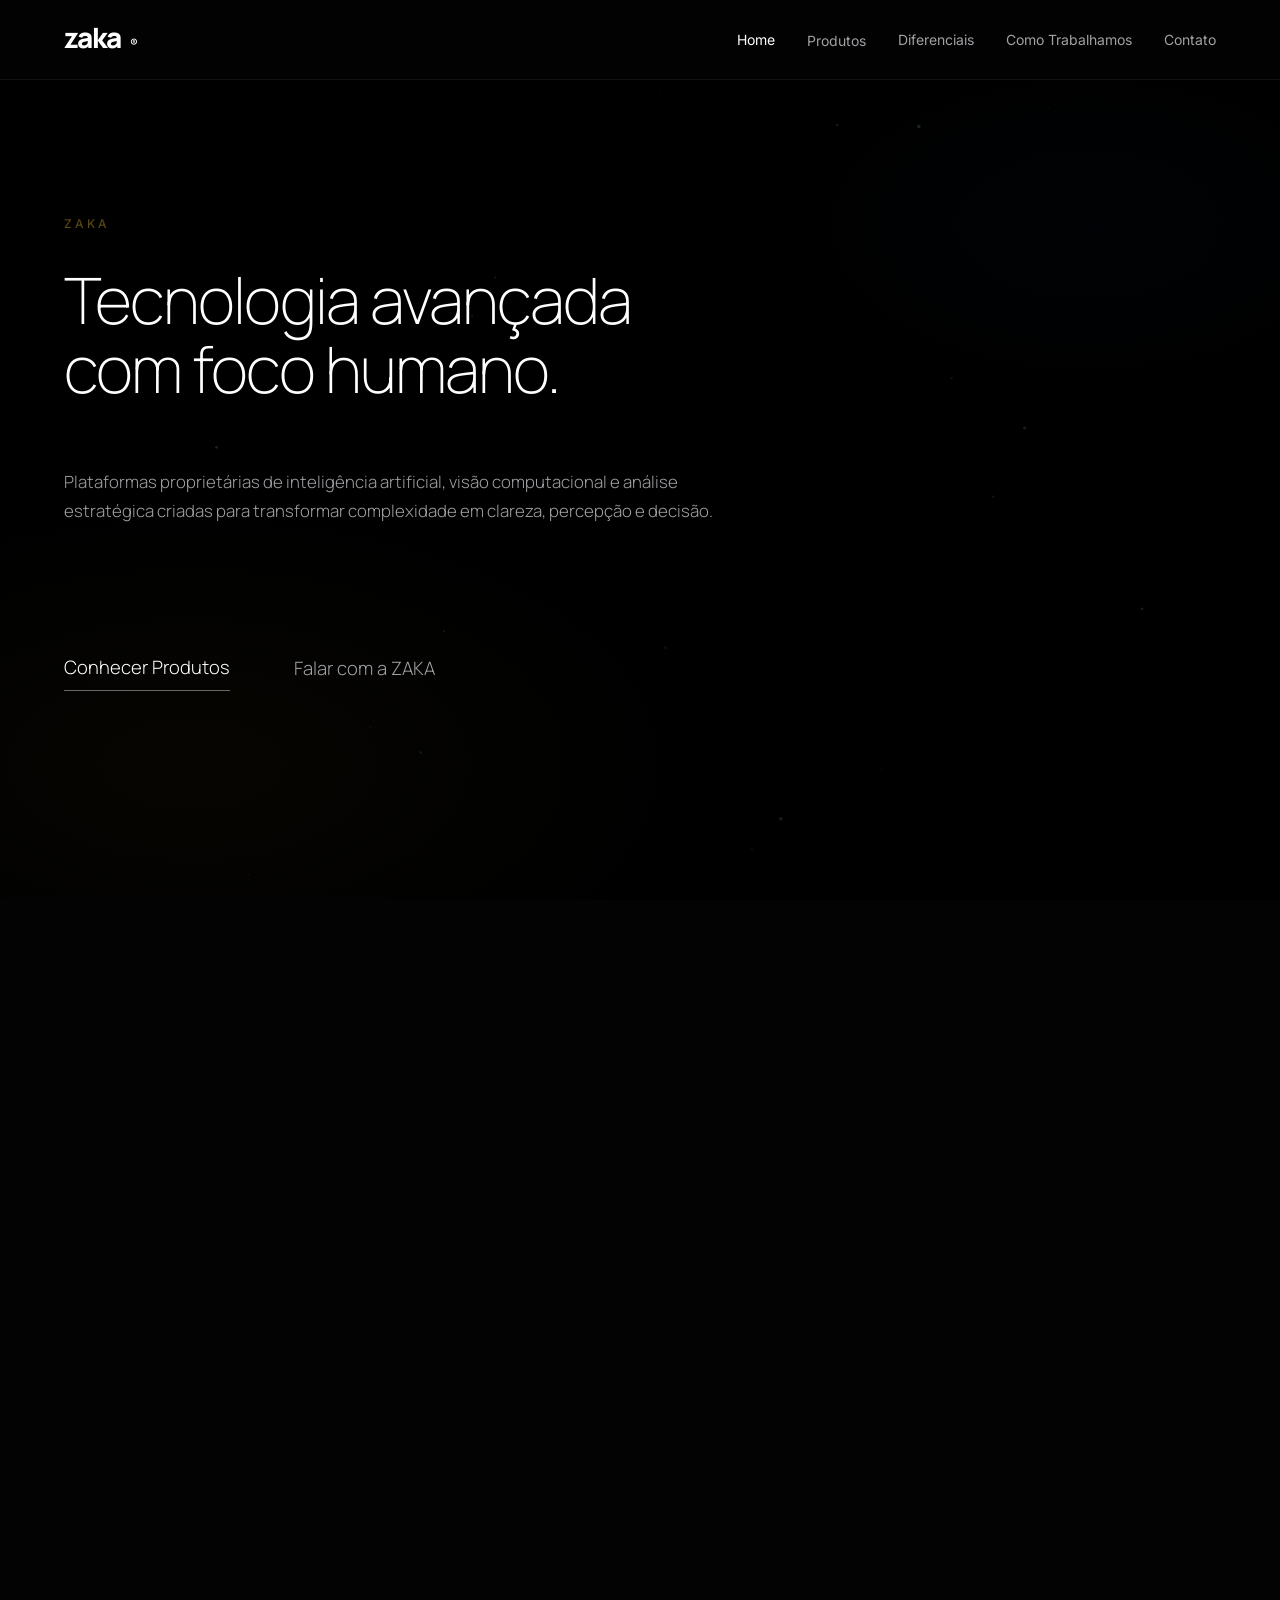
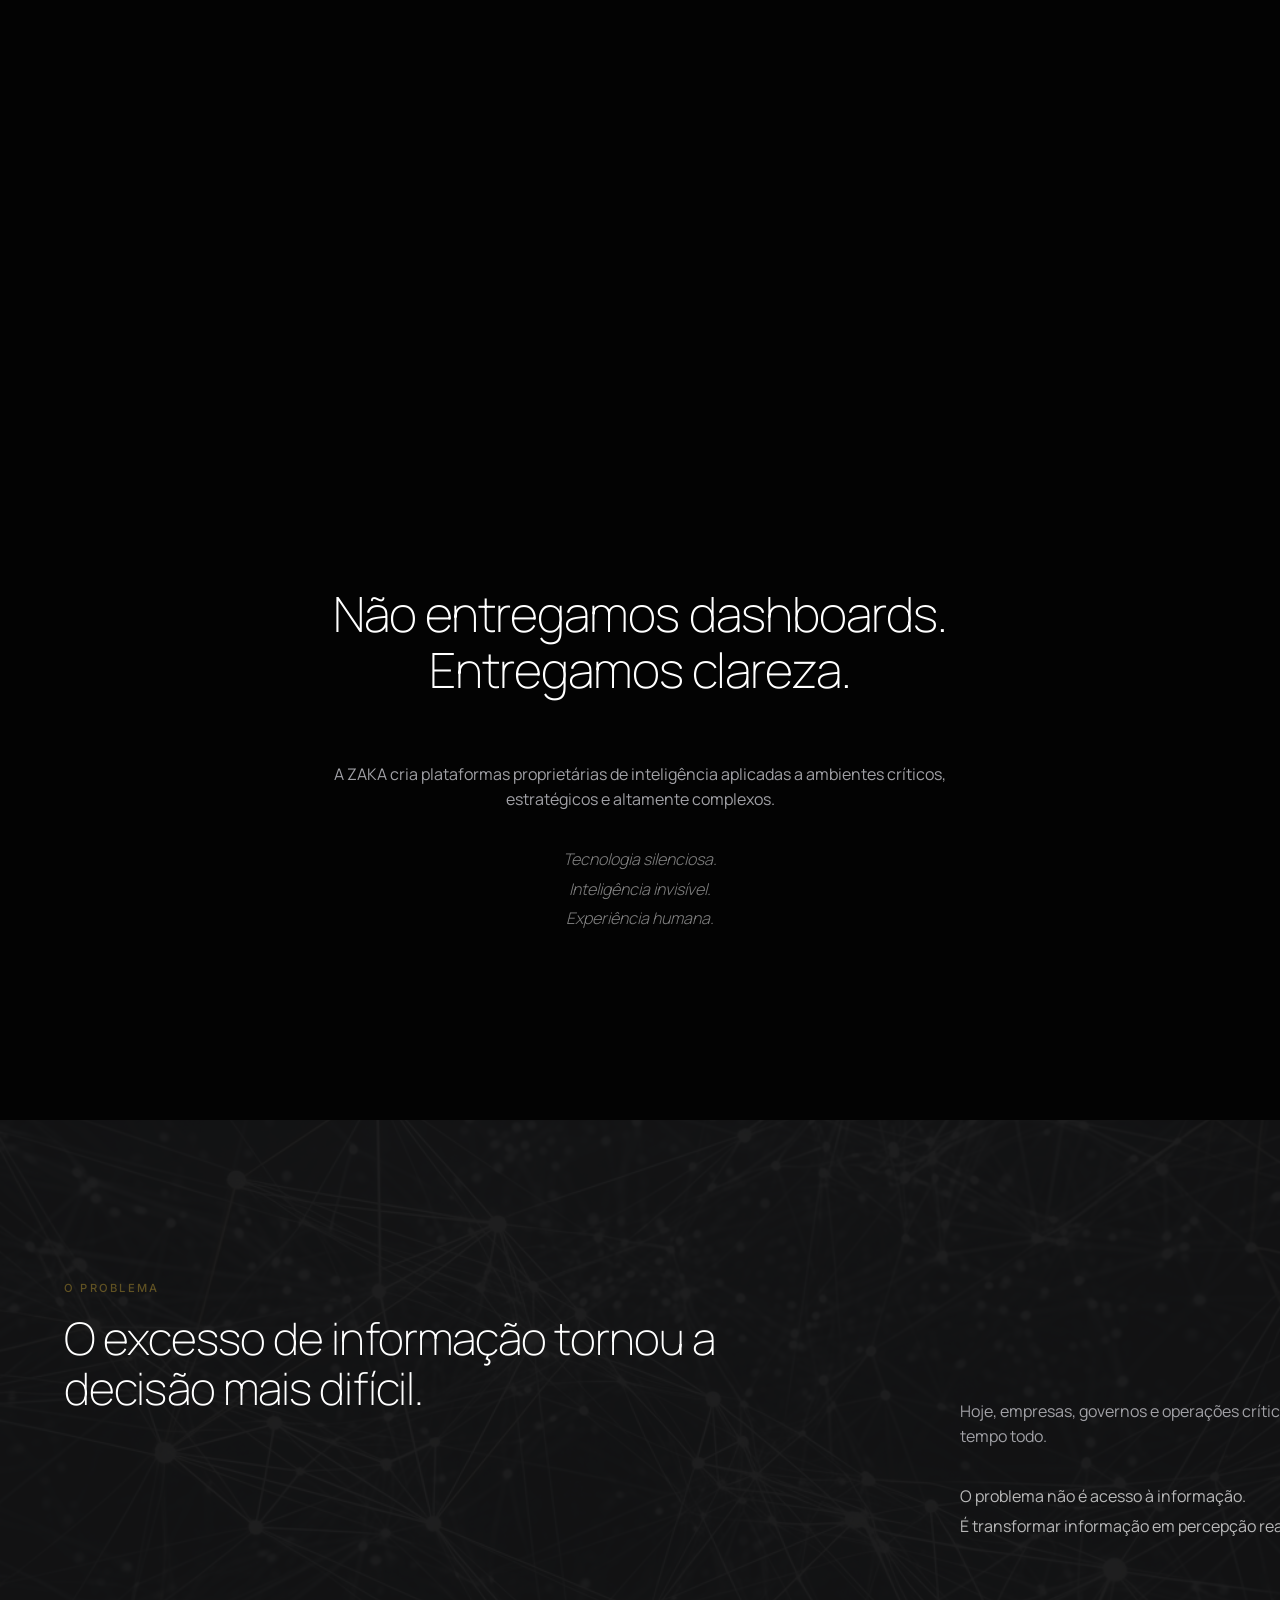
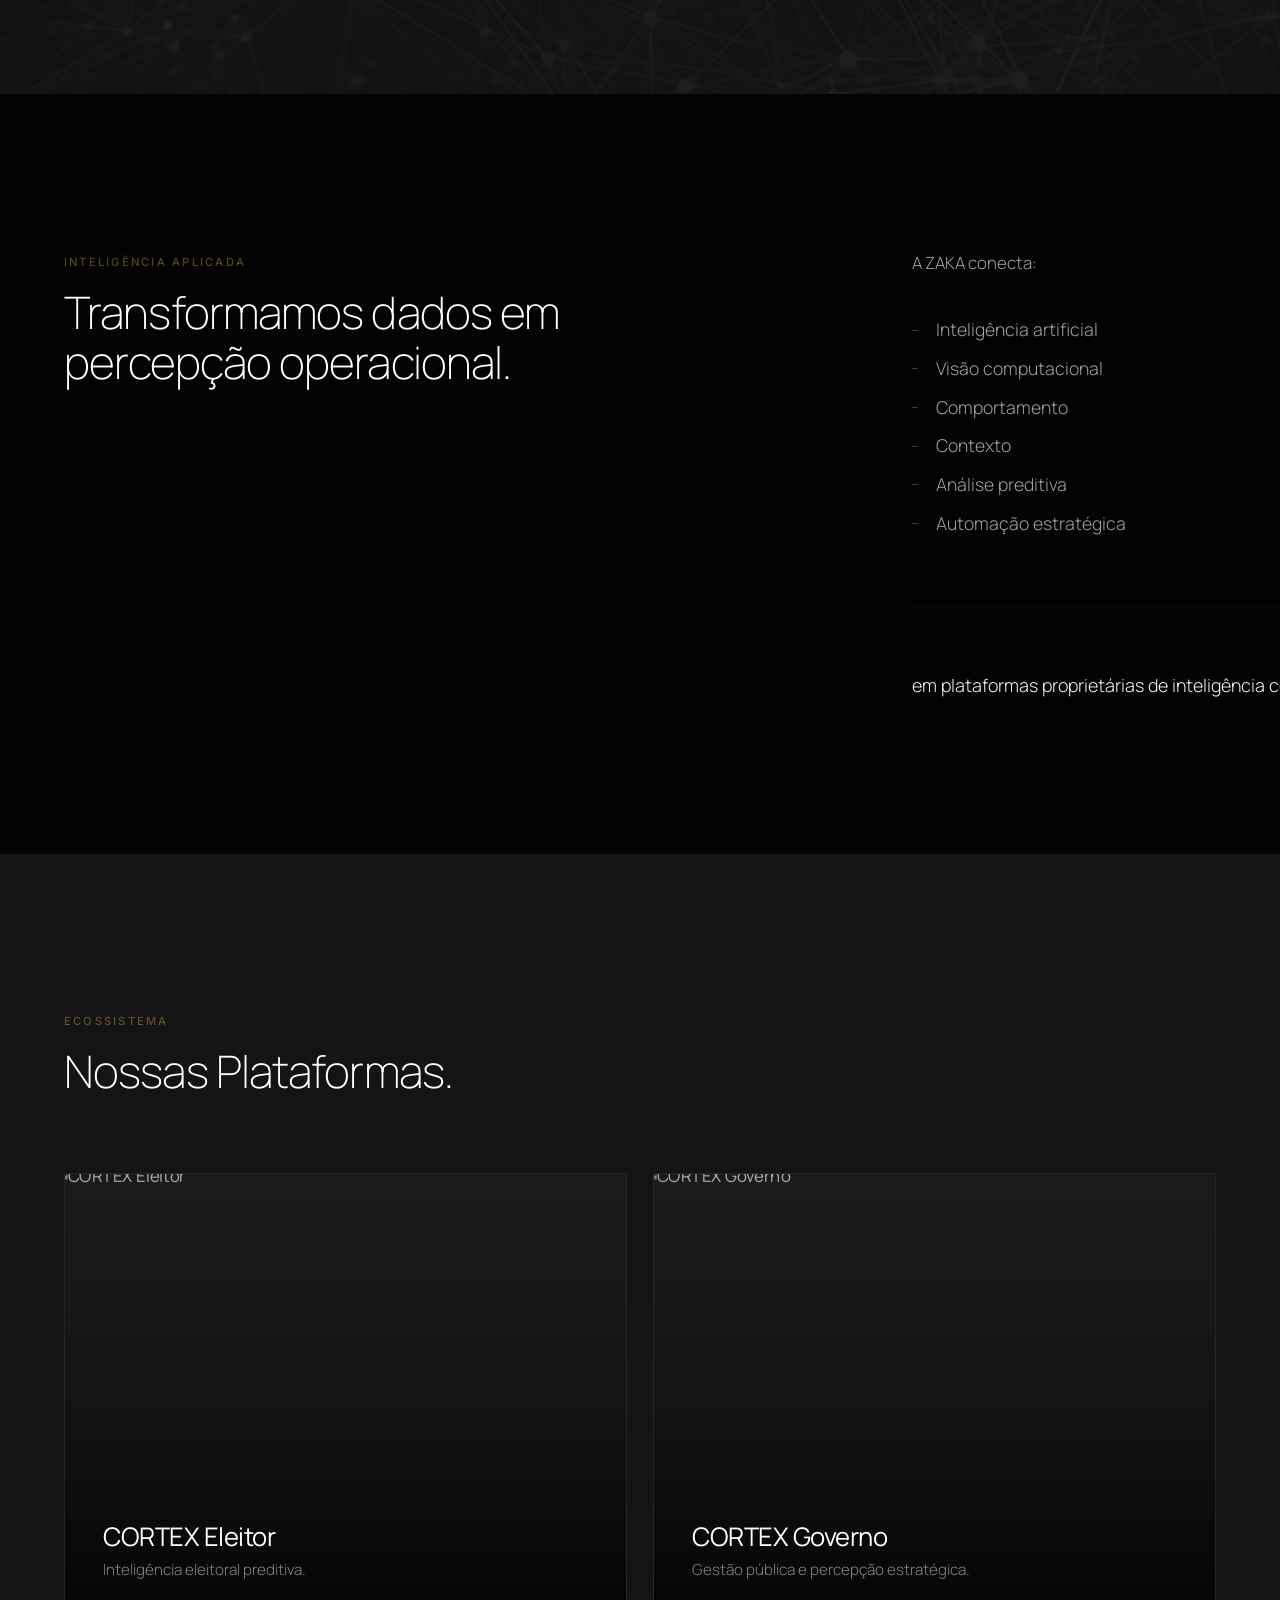
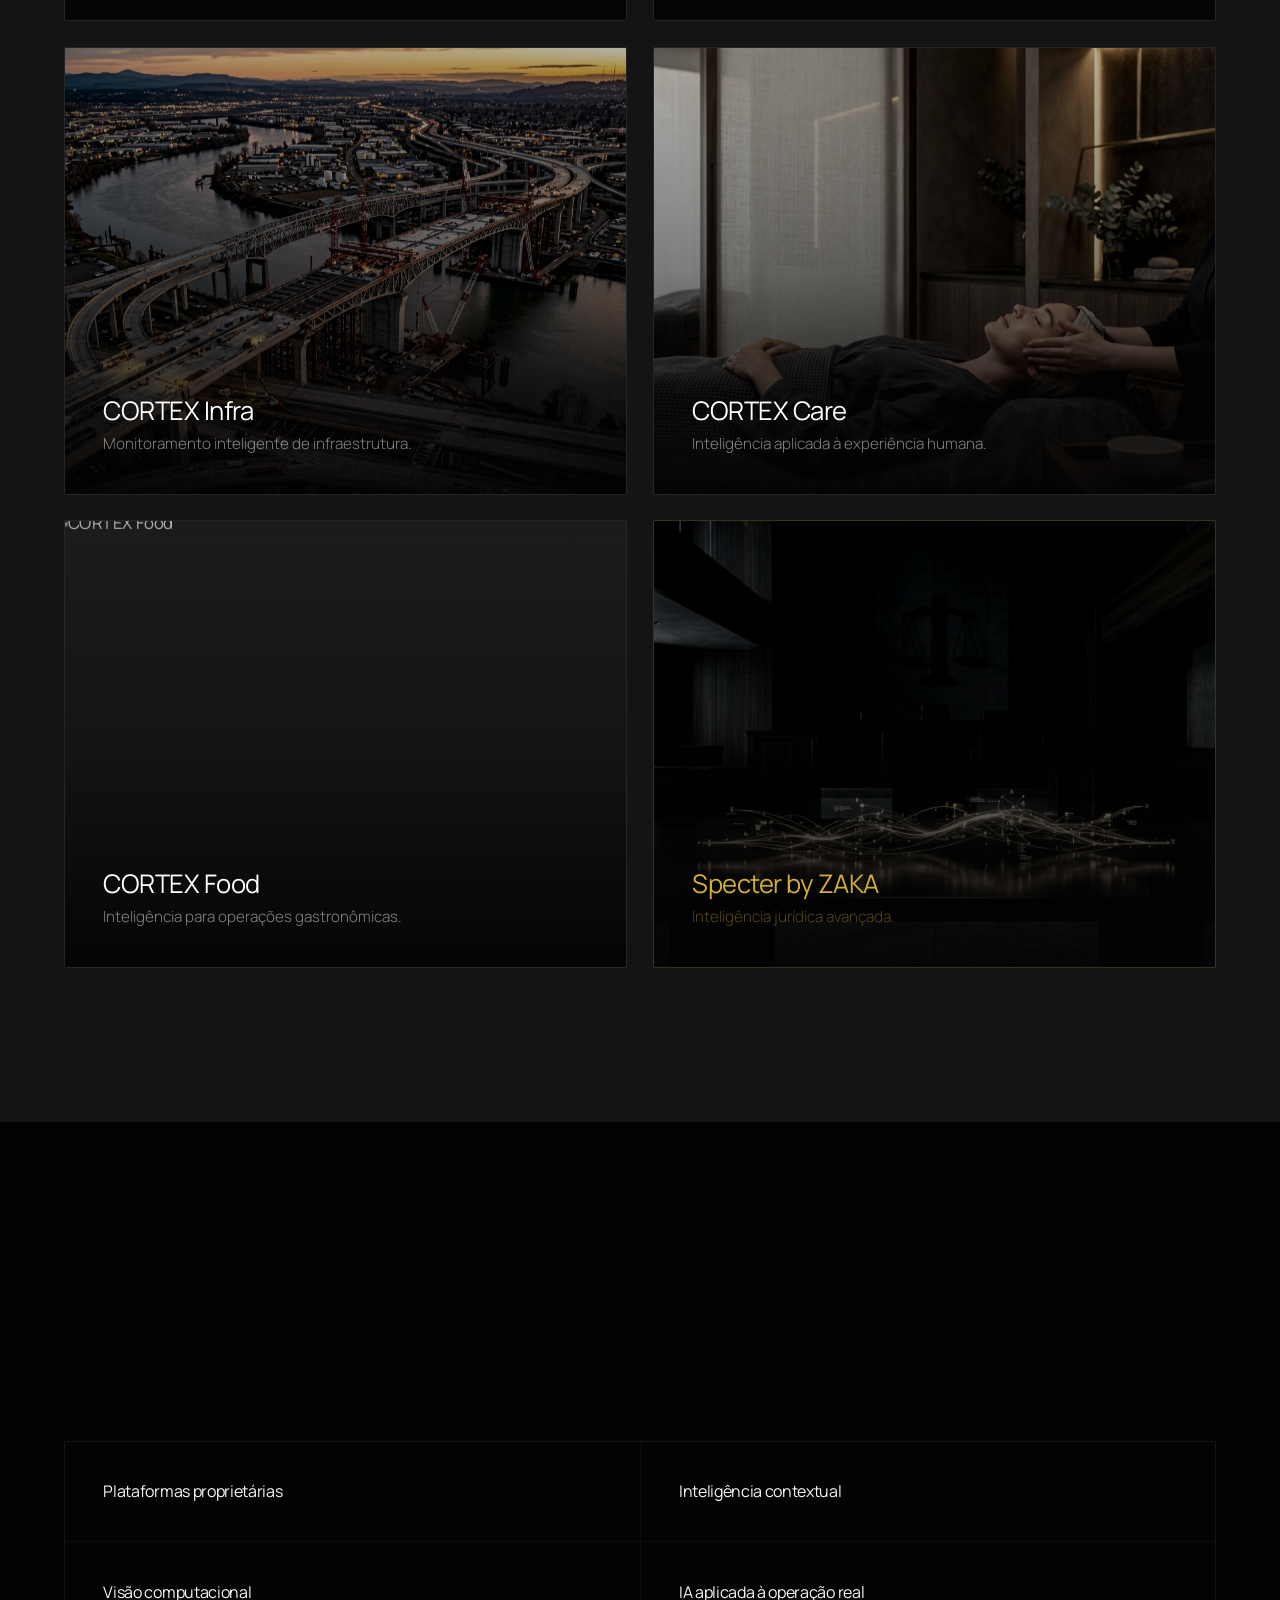
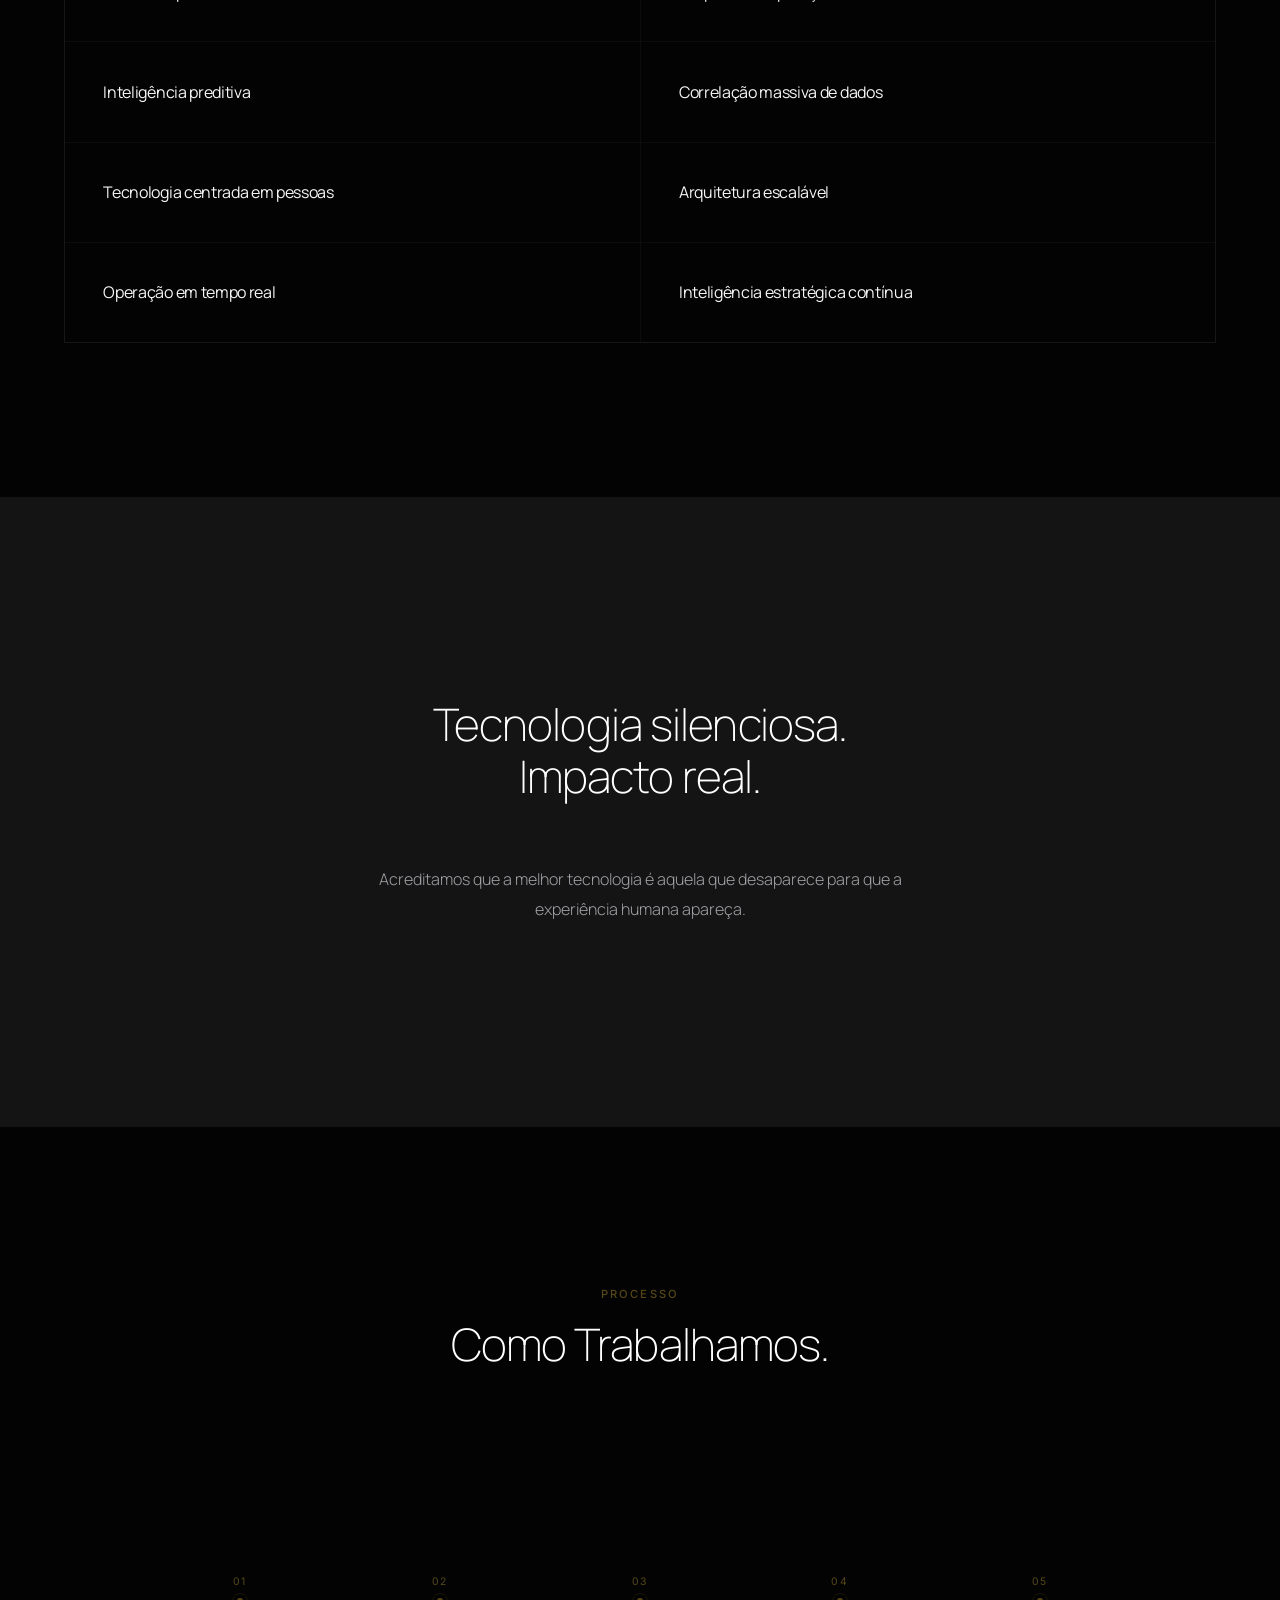
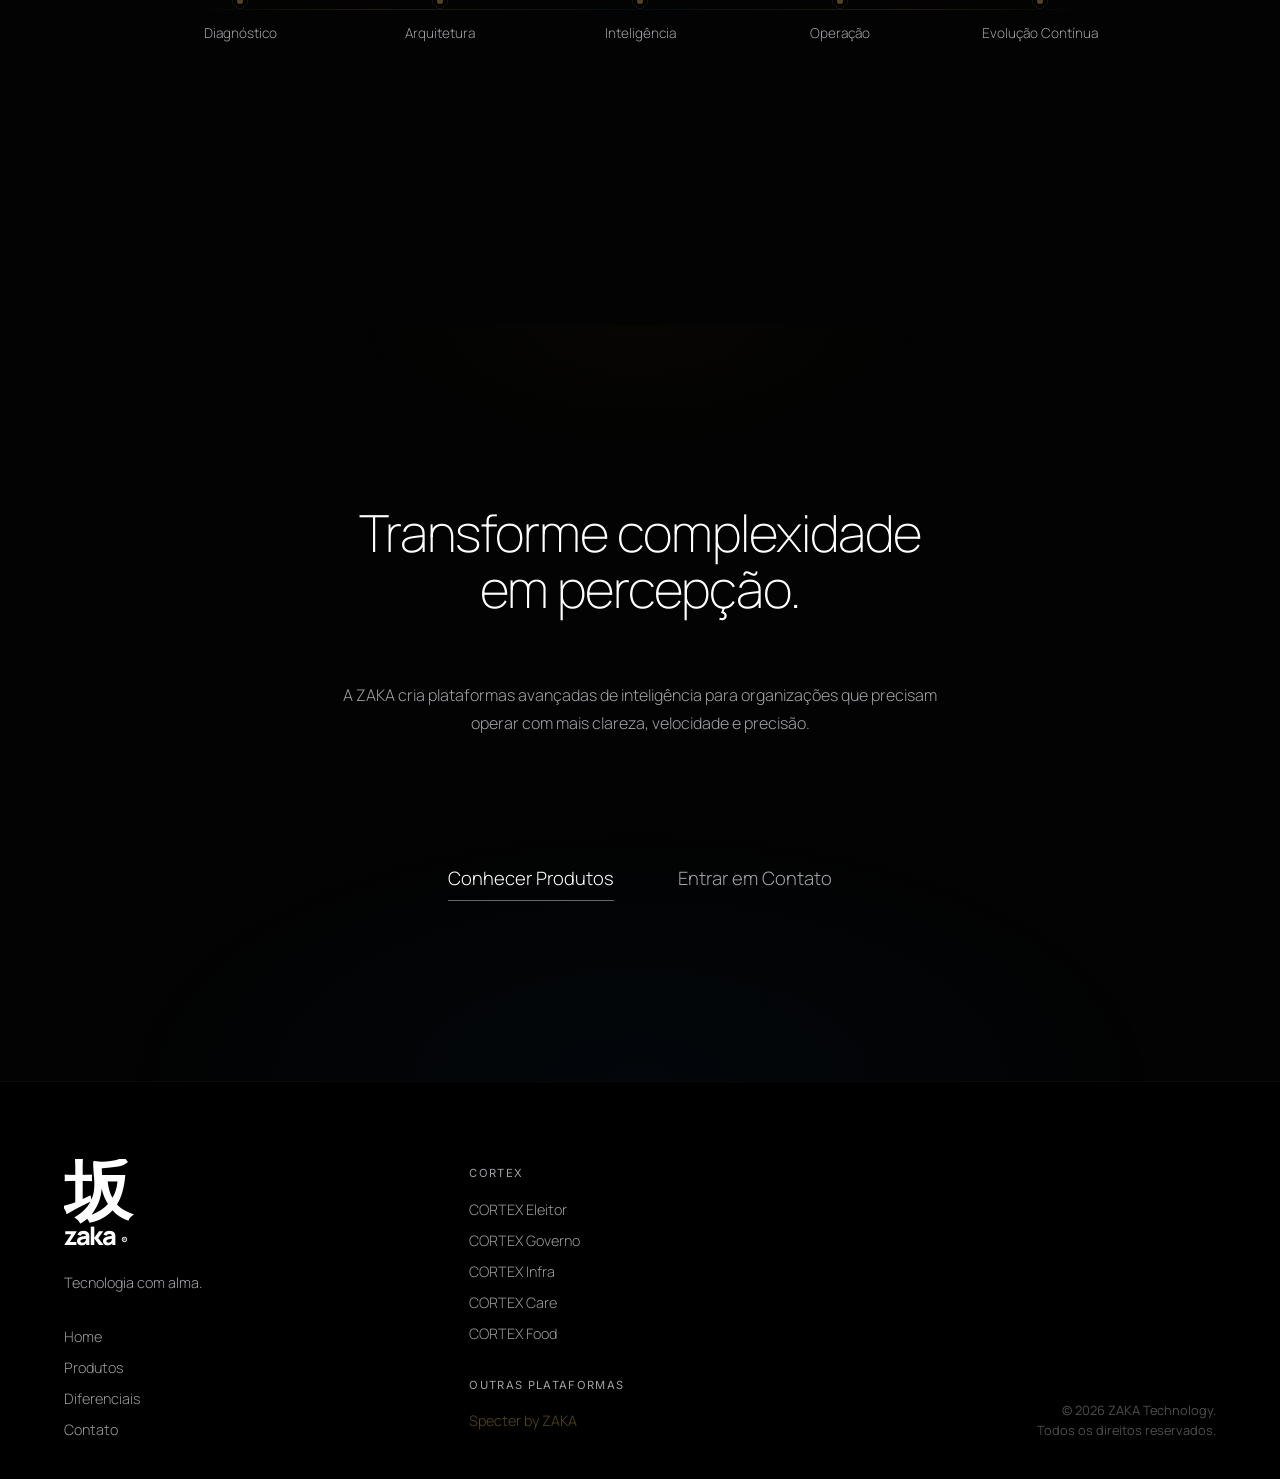
==== commit fa9f35de: "Add favicon link to all HTML files" ====
--- a/index.html
+++ b/index.html
@@ -20,6 +20,7 @@
 
   <!-- Preconnect for performance -->
   <link rel="preconnect" href="https://images.unsplash.com">
+  <link rel="icon" type="image/png" href="img/favicon.png">
 </head>
 
 <body>
@@ -552,4 +553,4 @@
 
 </body>
 
-</html>+</html>
